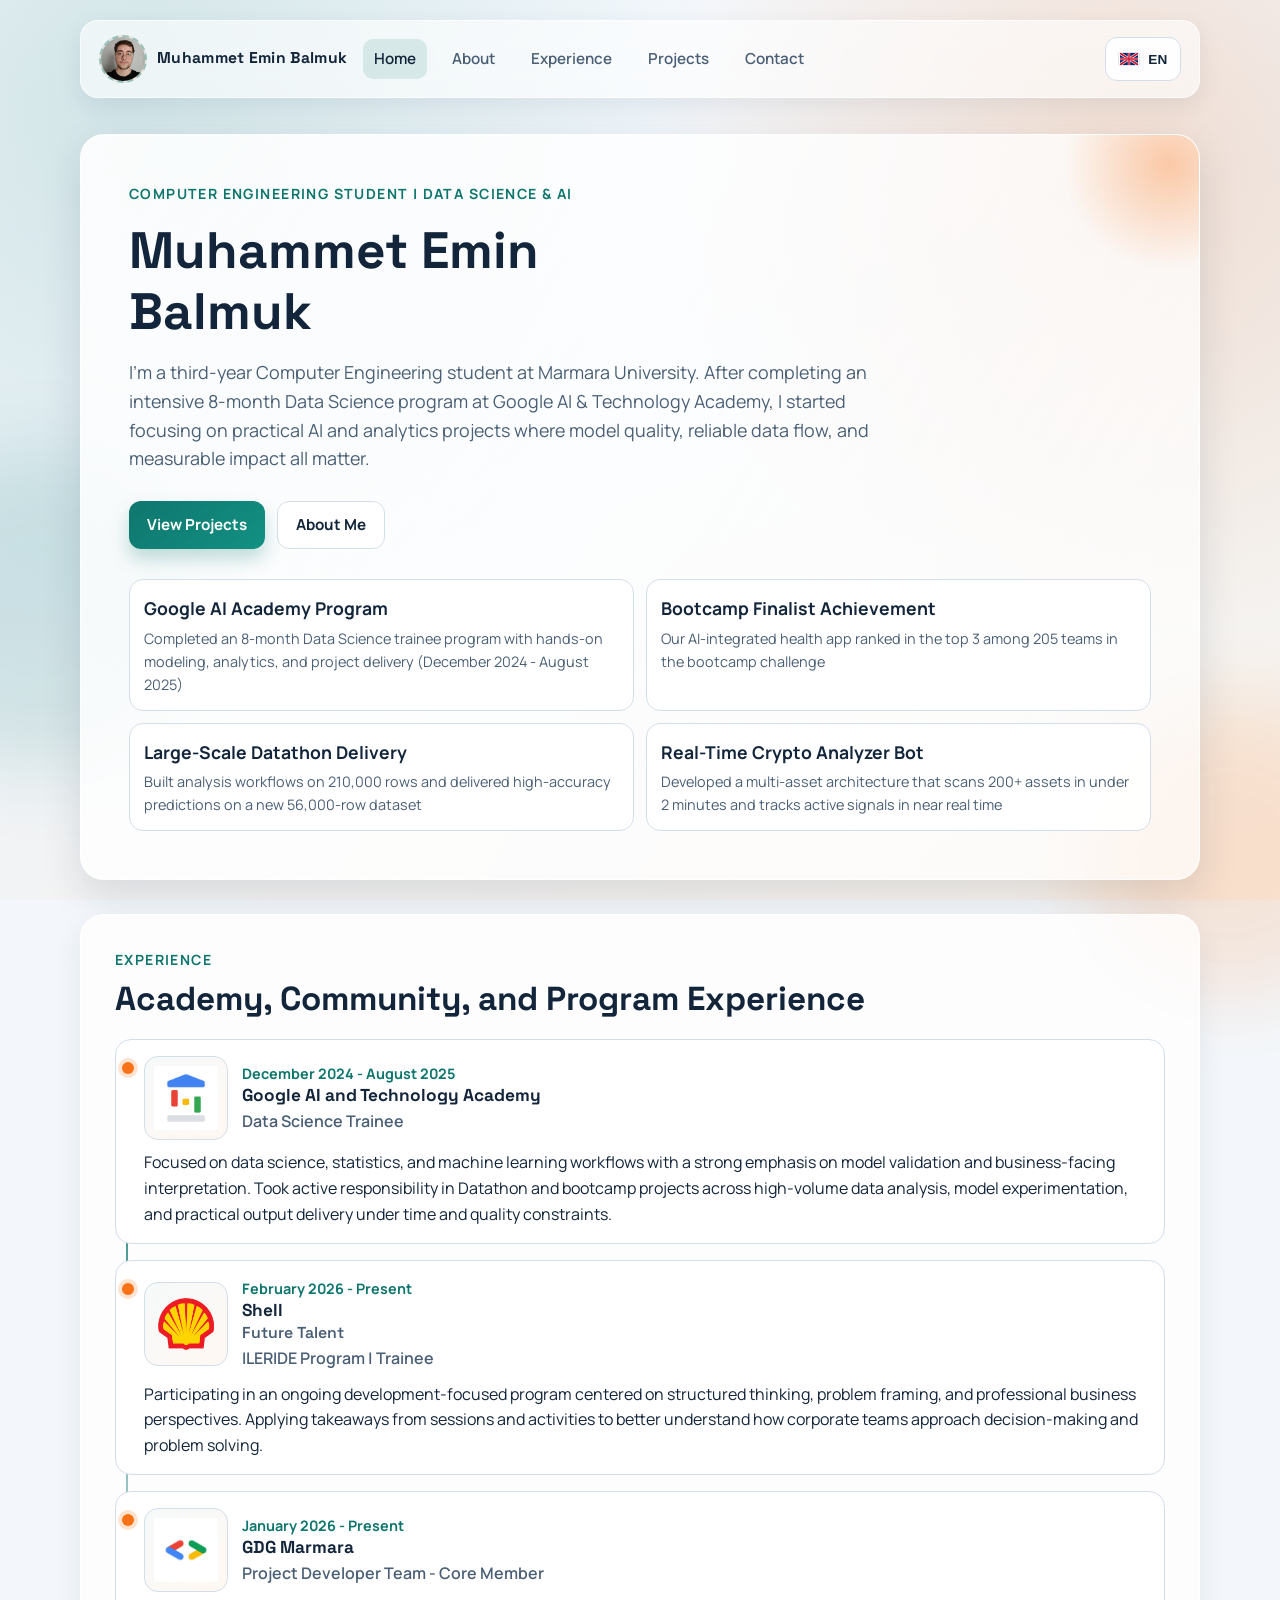
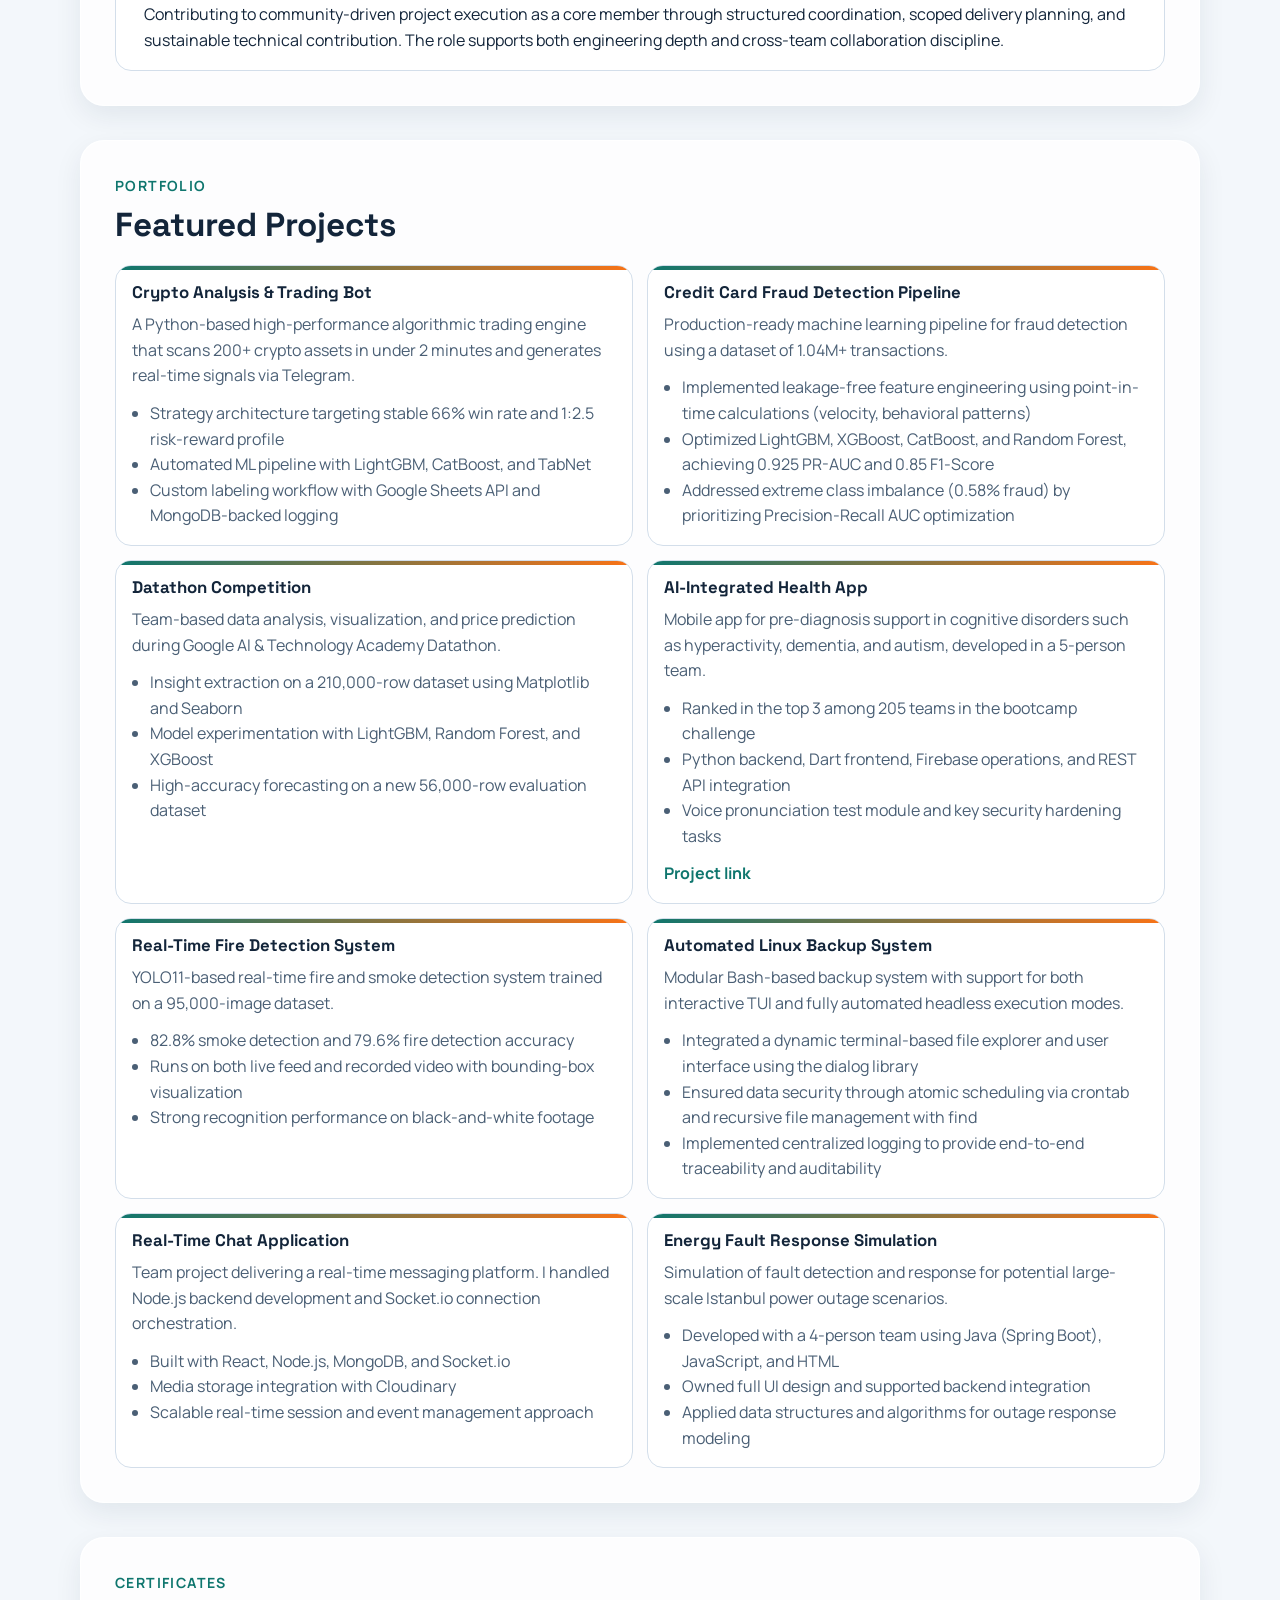
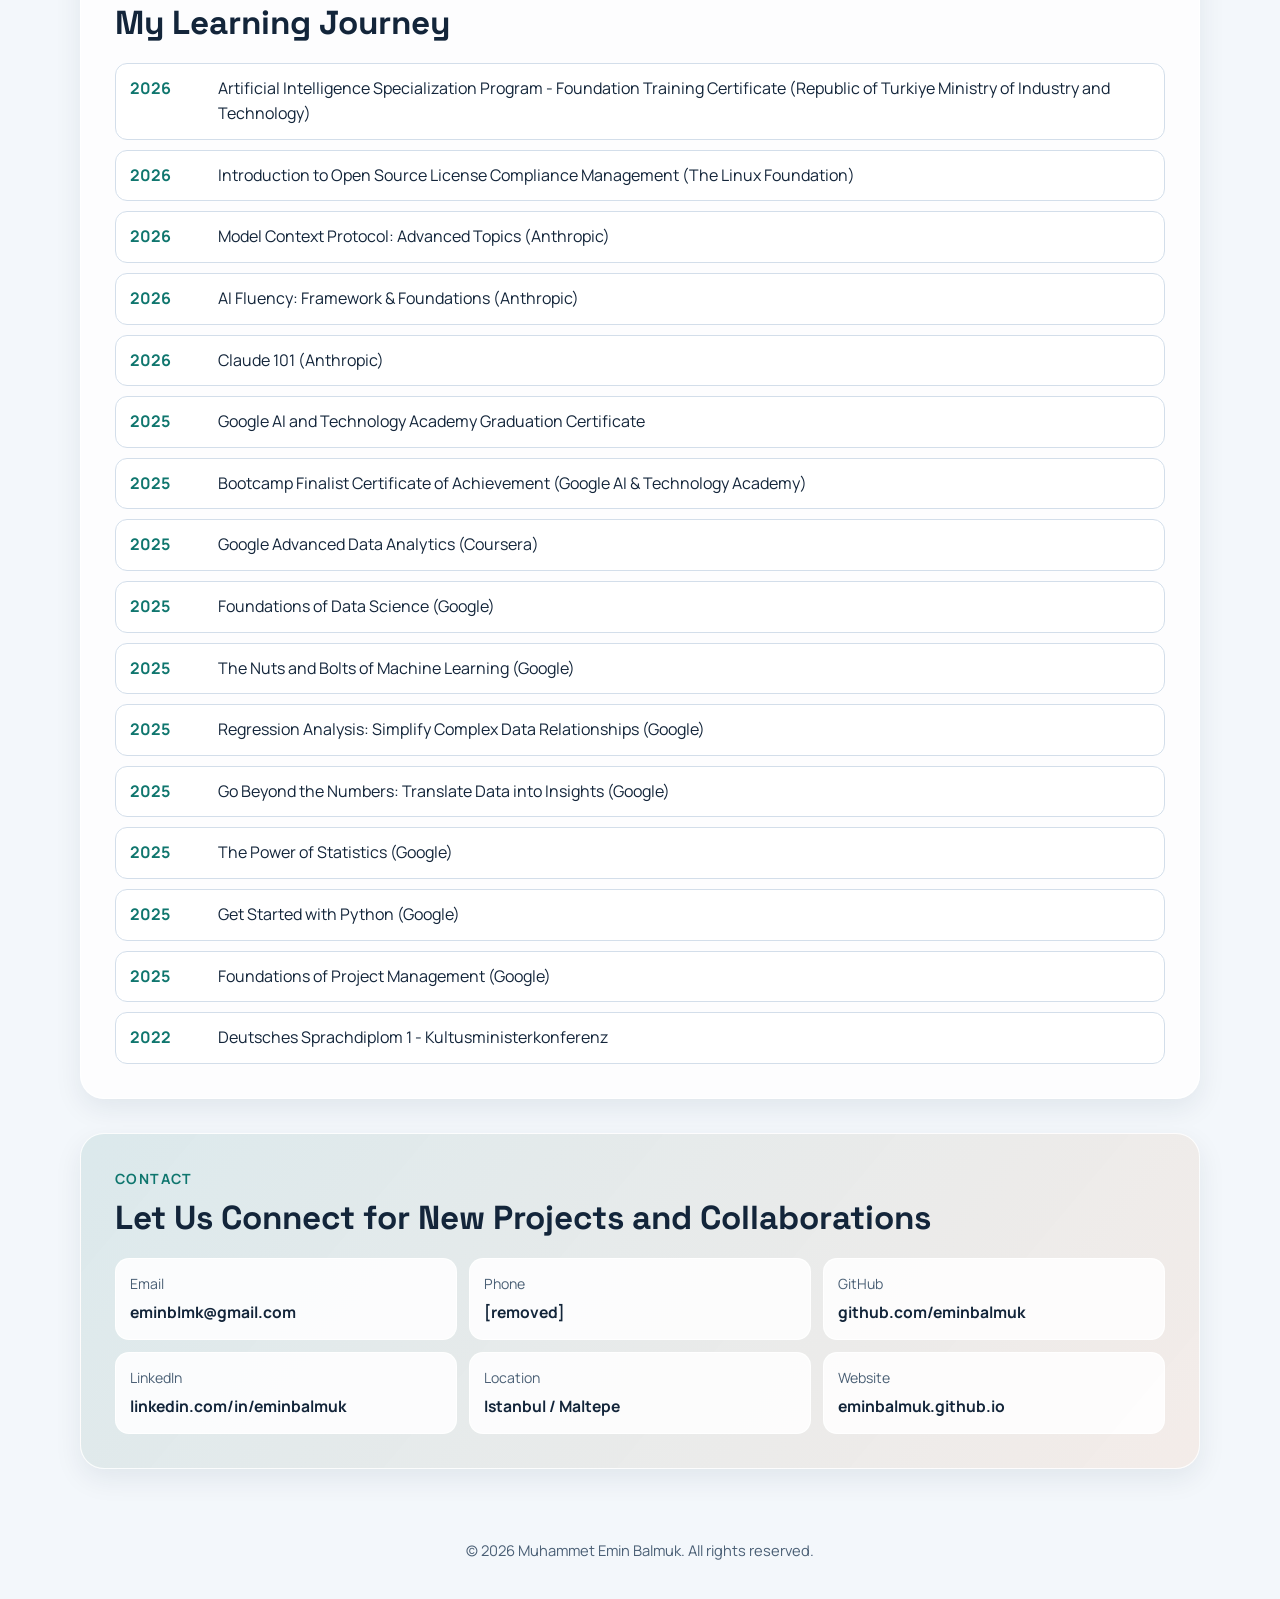
==== index.html @ e29c673a "2 yeni proje" ====
<!DOCTYPE html>
<html lang="en">
<head>
  <meta charset="UTF-8">
  <meta name="viewport" content="width=device-width, initial-scale=1.0">
  <meta name="description" content="Muhammet Emin Balmuk - Data Science, AI, and software engineering portfolio.">
  <title>Muhammet Emin Balmuk | Portfolio</title>
  <link rel="preconnect" href="https://fonts.googleapis.com">
  <link rel="preconnect" href="https://fonts.gstatic.com" crossorigin>
  <link href="https://fonts.googleapis.com/css2?family=Manrope:wght@400;500;600;700&family=Space+Grotesk:wght@500;700&display=swap" rel="stylesheet">
  <link rel="stylesheet" href="styles/style.css?v=20260305-4">
</head>
<body>
  <div class="page-bg" aria-hidden="true"></div>
  <header class="site-header">
    <a class="brand" href="index.html" aria-label="Home">
      <span class="brand-avatar" aria-hidden="true">
        <img src="images/profil.jpg" alt="Muhammet Emin Balmuk">
      </span>
      <span class="brand-name">Muhammet Emin Balmuk</span>
    </a>
    <button class="nav-toggle" type="button" aria-label="Toggle menu" aria-expanded="false" aria-controls="site-nav">
      <span></span>
      <span></span>
      <span></span>
    </button>
    <nav class="site-nav" id="site-nav" aria-label="Main Navigation">
      <a class="active" href="index.html">Home</a>
      <a href="about.html">About</a>
      <a href="#experience">Experience</a>
      <a href="#projects">Projects</a>
      <a href="#contact">Contact</a>
    </nav>
    <button class="lang-toggle" type="button" aria-label="Switch language" title="Switch language"><span class="lang-flag" aria-hidden="true"></span><span class="lang-code">EN</span></button>
  </header>
  <main>
    <section class="hero reveal">
      <p class="eyebrow">Computer Engineering Student | Data Science & AI</p>
      <h1>Muhammet Emin Balmuk</h1>
      <p class="lead">
        I'm a third-year Computer Engineering student at Marmara University. After completing an intensive
        8-month Data Science program at Google AI & Technology Academy, I started focusing on practical AI
        and analytics projects where model quality, reliable data flow, and measurable impact all matter.
      </p>
      <div class="cta-row">
        <a class="btn btn-primary" href="#projects">View Projects</a>
        <a class="btn btn-ghost" href="about.html">About Me</a>
      </div>
      <ul class="quick-stats">
        <li>
          <strong>Google AI Academy Program</strong>
          <span>Completed an 8-month Data Science trainee program with hands-on modeling, analytics, and project delivery (December 2024 - August 2025)</span>
        </li>
        <li>
          <strong>Bootcamp Finalist Achievement</strong>
          <span>Our AI-integrated health app ranked in the top 3 among 205 teams in the bootcamp challenge</span>
        </li>
        <li>
          <strong>Large-Scale Datathon Delivery</strong>
          <span>Built analysis workflows on 210,000 rows and delivered high-accuracy predictions on a new 56,000-row dataset</span>
        </li>
        <li>
          <strong>Real-Time Crypto Analyzer Bot</strong>
          <span>Developed a multi-asset architecture that scans 200+ assets in under 2 minutes and tracks active signals in near real time</span>
        </li>
      </ul>
    </section>
    <section id="experience" class="section reveal">
      <div class="section-head">
        <p class="eyebrow">Experience</p>
        <h2>Academy, Community, and Program Experience</h2>
      </div>
      <div class="timeline">
        <article class="role-card">
          <div class="role-head">
            <div class="role-logo-box">
              <img src="images/yzta.png" alt="Google AI and Technology Academy">
            </div>
            <div class="role-meta">
              <p class="timeline-date">December 2024 - August 2025</p>
              <h3>Google AI and Technology Academy</h3>
              <p class="role-title">Data Science Trainee</p>
            </div>
          </div>
          <p>
            Focused on data science, statistics, and machine learning workflows with a strong emphasis on
            model validation and business-facing interpretation. Took active responsibility in Datathon and
            bootcamp projects across high-volume data analysis, model experimentation, and practical output
            delivery under time and quality constraints.
          </p>
        </article>
        <article class="role-card">
          <div class="role-head">
            <div class="role-logo-box">
              <img src="images/shell.png" alt="Shell">
            </div>
            <div class="role-meta">
              <p class="timeline-date">February 2026 - Present</p>
              <h3>Shell <span class="role-subbrand">Future Talent</span></h3>
              <p class="role-title">ILERIDE Program | Trainee</p>
            </div>
          </div>
          <p>
            Participating in an ongoing development-focused program centered on structured thinking,
            problem framing, and professional business perspectives. Applying takeaways from sessions and
            activities to better understand how corporate teams approach decision-making and problem solving.
          </p>
        </article>
        <article class="role-card">
          <div class="role-head">
            <div class="role-logo-box">
              <img src="images/gdg.png" alt="GDG Marmara">
            </div>
            <div class="role-meta">
              <p class="timeline-date">January 2026 - Present</p>
              <h3>GDG Marmara</h3>
              <p class="role-title">Project Developer Team - Core Member</p>
            </div>
          </div>
          <p>
            Contributing to community-driven project execution as a core member through structured
            coordination, scoped delivery planning, and sustainable technical contribution. The role supports
            both engineering depth and cross-team collaboration discipline.
          </p>
        </article>
      </div>
    </section>
    <section id="projects" class="section reveal">
      <div class="section-head">
        <p class="eyebrow">Portfolio</p>
        <h2>Featured Projects</h2>
      </div>
      <div class="project-grid">
        <article class="project-card">
          <h3>Crypto Analysis & Trading Bot</h3>
          <p>
            A Python-based high-performance algorithmic trading engine that scans 200+ crypto assets
            in under 2 minutes and generates real-time signals via Telegram.
          </p>
          <ul>
            <li>Strategy architecture targeting stable 66% win rate and 1:2.5 risk-reward profile</li>
            <li>Automated ML pipeline with LightGBM, CatBoost, and TabNet</li>
            <li>Custom labeling workflow with Google Sheets API and MongoDB-backed logging</li>
          </ul>
        </article>
        <article class="project-card">
          <h3>Credit Card Fraud Detection Pipeline</h3>
          <p>
            Production-ready machine learning pipeline for fraud detection using a dataset of 1.04M+ transactions.
          </p>
          <ul>
            <li>Implemented leakage-free feature engineering using point-in-time calculations (velocity, behavioral patterns)</li>
            <li>Optimized LightGBM, XGBoost, CatBoost, and Random Forest, achieving 0.925 PR-AUC and 0.85 F1-Score</li>
            <li>Addressed extreme class imbalance (0.58% fraud) by prioritizing Precision-Recall AUC optimization</li>
          </ul>
        </article>
        <article class="project-card">
          <h3>Datathon Competition</h3>
          <p>
            Team-based data analysis, visualization, and price prediction during Google AI & Technology
            Academy Datathon.
          </p>
          <ul>
            <li>Insight extraction on a 210,000-row dataset using Matplotlib and Seaborn</li>
            <li>Model experimentation with LightGBM, Random Forest, and XGBoost</li>
            <li>High-accuracy forecasting on a new 56,000-row evaluation dataset</li>
          </ul>
        </article>
        <article class="project-card">
          <h3>AI-Integrated Health App</h3>
          <p>
            Mobile app for pre-diagnosis support in cognitive disorders such as hyperactivity,
            dementia, and autism, developed in a 5-person team.
          </p>
          <ul>
            <li>Ranked in the top 3 among 205 teams in the bootcamp challenge</li>
            <li>Python backend, Dart frontend, Firebase operations, and REST API integration</li>
            <li>Voice pronunciation test module and key security hardening tasks</li>
          </ul>
          <a href="https://github.com/BBBeyza/YZTA_YapayZeka_Grup-132" target="_blank" rel="noopener noreferrer">Project link</a>
        </article>
        <article class="project-card">
          <h3>Real-Time Fire Detection System</h3>
          <p>
            YOLO11-based real-time fire and smoke detection system trained on a 95,000-image dataset.
          </p>
          <ul>
            <li>82.8% smoke detection and 79.6% fire detection accuracy</li>
            <li>Runs on both live feed and recorded video with bounding-box visualization</li>
            <li>Strong recognition performance on black-and-white footage</li>
          </ul>
        </article>
        <article class="project-card">
          <h3>Automated Linux Backup System</h3>
          <p>
            Modular Bash-based backup system with support for both interactive TUI and fully automated headless execution modes.
          </p>
          <ul>
            <li>Integrated a dynamic terminal-based file explorer and user interface using the dialog library</li>
            <li>Ensured data security through atomic scheduling via crontab and recursive file management with find</li>
            <li>Implemented centralized logging to provide end-to-end traceability and auditability</li>
          </ul>
        </article>
        <article class="project-card">
          <h3>Real-Time Chat Application</h3>
          <p>
            Team project delivering a real-time messaging platform. I handled Node.js backend development
            and Socket.io connection orchestration.
          </p>
          <ul>
            <li>Built with React, Node.js, MongoDB, and Socket.io</li>
            <li>Media storage integration with Cloudinary</li>
            <li>Scalable real-time session and event management approach</li>
          </ul>
        </article>
        <article class="project-card">
          <h3>Energy Fault Response Simulation</h3>
          <p>
            Simulation of fault detection and response for potential large-scale Istanbul power outage scenarios.
          </p>
          <ul>
            <li>Developed with a 4-person team using Java (Spring Boot), JavaScript, and HTML</li>
            <li>Owned full UI design and supported backend integration</li>
            <li>Applied data structures and algorithms for outage response modeling</li>
          </ul>
        </article>
      </div>
    </section>
    <section id="certificates" class="section reveal">
      <div class="section-head">
        <p class="eyebrow">Certificates</p>
        <h2>My Learning Journey</h2>
      </div>
      <ul class="certificate-list">
        <li><span>2026</span>Artificial Intelligence Specialization Program - Foundation Training Certificate (Republic of Turkiye Ministry of Industry and Technology)</li>
        <li><span>2026</span>Introduction to Open Source License Compliance Management (The Linux Foundation)</li>
        <li><span>2026</span>Model Context Protocol: Advanced Topics (Anthropic)</li>
        <li><span>2026</span>AI Fluency: Framework &amp; Foundations (Anthropic)</li>
        <li><span>2026</span>Claude 101 (Anthropic)</li>
        <li><span>2025</span>Google AI and Technology Academy Graduation Certificate</li>
        <li><span>2025</span>Bootcamp Finalist Certificate of Achievement (Google AI & Technology Academy)</li>
        <li><span>2025</span>Google Advanced Data Analytics (Coursera)</li>
        <li><span>2025</span>Foundations of Data Science (Google)</li>
        <li><span>2025</span>The Nuts and Bolts of Machine Learning (Google)</li>
        <li><span>2025</span>Regression Analysis: Simplify Complex Data Relationships (Google)</li>
        <li><span>2025</span>Go Beyond the Numbers: Translate Data into Insights (Google)</li>
        <li><span>2025</span>The Power of Statistics (Google)</li>
        <li><span>2025</span>Get Started with Python (Google)</li>
        <li><span>2025</span>Foundations of Project Management (Google)</li>
        <li><span>2022</span>Deutsches Sprachdiplom 1 - Kultusministerkonferenz</li>
      </ul>
    </section>
    <section id="contact" class="section contact reveal">
      <div class="section-head">
        <p class="eyebrow">Contact</p>
        <h2>Let Us Connect for New Projects and Collaborations</h2>
      </div>
      <div class="contact-grid">
        <a class="contact-item" href="mailto:eminblmk@gmail.com">
          <span>Email</span>
          <strong>eminblmk@gmail.com</strong>
        </a>
        <a class="contact-item" href="#contact">
          <span>Phone</span>
          <strong>[removed]</strong>
        </a>
        <a class="contact-item" href="https://github.com/eminbalmuk" target="_blank" rel="noopener noreferrer">
          <span>GitHub</span>
          <strong>github.com/eminbalmuk</strong>
        </a>
        <a class="contact-item" href="https://www.linkedin.com/in/eminbalmuk/" target="_blank" rel="noopener noreferrer">
          <span>LinkedIn</span>
          <strong>linkedin.com/in/eminbalmuk</strong>
        </a>
        <div class="contact-item">
          <span>Location</span>
          <strong>Istanbul / Maltepe</strong>
        </div>
        <a class="contact-item" href="https://eminbalmuk.github.io" target="_blank" rel="noopener noreferrer">
          <span>Website</span>
          <strong>eminbalmuk.github.io</strong>
        </a>
      </div>
    </section>
  </main>
  <footer class="site-footer">
    <p>&copy; 2026 Muhammet Emin Balmuk. All rights reserved.</p>
  </footer>
  <button class="to-top" type="button" aria-label="Back to top">Top</button>
  <script src="scripts/language.js?v=20260305-4" defer></script>
  <script src="scripts/main.js?v=20260305-4" defer></script>
</body>
</html>
---- styles/style.css ----
:root {
  --bg: #f3f7fb;
  --surface: rgba(255, 255, 255, 0.8);
  --surface-strong: #ffffff;
  --text: #13253a;
  --muted: #4a5f75;
  --accent: #0f766e;
  --accent-strong: #0b5f58;
  --accent-alt: #f97316;
  --line: #d3deea;
  --shadow: 0 16px 40px rgba(18, 35, 58, 0.12);
  --radius-lg: 24px;
  --radius-md: 16px;
  --radius-sm: 12px;
}

* {
  box-sizing: border-box;
}

html {
  scroll-behavior: smooth;
}

body {
  margin: 0;
  font-family: "Manrope", "Segoe UI", sans-serif;
  color: var(--text);
  background: var(--bg);
  min-height: 100vh;
  line-height: 1.6;
}

.page-bg {
  position: fixed;
  inset: 0;
  z-index: -2;
  background:
    radial-gradient(circle at 10% 10%, rgba(15, 118, 110, 0.16) 0, rgba(15, 118, 110, 0) 42%),
    radial-gradient(circle at 88% 18%, rgba(249, 115, 22, 0.18) 0, rgba(249, 115, 22, 0) 36%),
    linear-gradient(160deg, #f8fbff 0%, #eef4fa 45%, #f9f2ea 100%);
}

.page-bg::before,
.page-bg::after {
  content: "";
  position: absolute;
  border-radius: 50%;
  filter: blur(40px);
  opacity: 0.55;
}

.page-bg::before {
  width: 320px;
  height: 320px;
  background: rgba(15, 118, 110, 0.25);
  top: 50%;
  left: -120px;
  animation: floatA 11s ease-in-out infinite;
}

.page-bg::after {
  width: 300px;
  height: 300px;
  background: rgba(249, 115, 22, 0.25);
  bottom: -100px;
  right: -100px;
  animation: floatB 13s ease-in-out infinite;
}

@keyframes floatA {
  0%,
  100% {
    transform: translateY(0);
  }
  50% {
    transform: translateY(-20px);
  }
}

@keyframes floatB {
  0%,
  100% {
    transform: translateY(0);
  }
  50% {
    transform: translateY(18px);
  }
}

a {
  color: inherit;
}

.site-header {
  width: min(1120px, 94vw);
  margin: 20px auto 0;
  padding: 14px 18px;
  border-radius: 18px;
  border: 1px solid rgba(255, 255, 255, 0.65);
  backdrop-filter: blur(12px);
  background: rgba(255, 255, 255, 0.6);
  box-shadow: 0 8px 24px rgba(19, 37, 58, 0.08);
  display: flex;
  align-items: center;
  justify-content: space-between;
  gap: 16px;
  position: sticky;
  top: 10px;
  z-index: 20;
}

.brand {
  display: inline-flex;
  align-items: center;
  gap: 10px;
  color: var(--text);
  font-family: "Space Grotesk", sans-serif;
  font-size: 0.98rem;
  font-weight: 700;
  letter-spacing: 0.02em;
  text-decoration: none;
  white-space: nowrap;
}

.brand-avatar {
  width: 48px;
  height: 48px;
  border-radius: 50%;
  border: 2px dashed rgba(15, 118, 110, 0.35);
  background: linear-gradient(140deg, rgba(15, 118, 110, 0.12), rgba(249, 115, 22, 0.12));
  color: var(--muted);
  display: inline-flex;
  align-items: center;
  justify-content: center;
  font-family: "Manrope", sans-serif;
  font-size: 0.74rem;
  font-weight: 700;
}

.brand-avatar img {
  width: 100%;
  height: 100%;
  border-radius: 50%;
  object-fit: cover;
}

.brand-name {
  display: inline-block;
  max-width: 280px;
  overflow: hidden;
  text-overflow: ellipsis;
}

.site-nav {
  display: flex;
  align-items: center;
  gap: 14px;
}

.site-nav a {
  text-decoration: none;
  color: var(--muted);
  font-size: 0.95rem;
  font-weight: 600;
  padding: 8px 11px;
  border-radius: 10px;
  transition: color 0.25s ease, background-color 0.25s ease;
}

.site-nav a:hover,
.site-nav a.active {
  color: var(--text);
  background: rgba(15, 118, 110, 0.12);
}

.lang-toggle {
  margin-left: auto;
  min-width: 76px;
  height: 44px;
  border-radius: 12px;
  border: 1px solid var(--line);
  background: rgba(255, 255, 255, 0.9);
  display: inline-flex;
  align-items: center;
  justify-content: center;
  gap: 8px;
  padding: 0 10px;
  font-size: 0.85rem;
  font-weight: 700;
  color: var(--text);
  cursor: pointer;
  transition: transform 0.2s ease, box-shadow 0.2s ease;
}

.lang-toggle:hover {
  transform: translateY(-1px);
  box-shadow: 0 8px 16px rgba(19, 37, 58, 0.12);
}

.lang-flag {
  display: inline-block;
  width: 22px;
  height: 14px;
  border-radius: 3px;
  background-size: 100% 100%;
  background-position: center;
  background-repeat: no-repeat;
  border: 1px solid rgba(19, 37, 58, 0.12);
  flex-shrink: 0;
}

.lang-code {
  letter-spacing: 0.03em;
}

.nav-toggle {
  display: none;
  width: 44px;
  height: 44px;
  border-radius: 12px;
  border: 1px solid var(--line);
  background: rgba(255, 255, 255, 0.9);
  cursor: pointer;
  padding: 10px;
}

.nav-toggle span {
  display: block;
  width: 100%;
  height: 2px;
  background: var(--text);
  margin: 5px 0;
  transition: transform 0.25s ease, opacity 0.25s ease;
}

main {
  width: min(1120px, 94vw);
  margin: 36px auto 70px;
}

.hero {
  position: relative;
  border-radius: var(--radius-lg);
  border: 1px solid rgba(255, 255, 255, 0.85);
  background: linear-gradient(120deg, rgba(255, 255, 255, 0.88), rgba(255, 255, 255, 0.68));
  box-shadow: var(--shadow);
  padding: clamp(26px, 4vw, 48px);
  overflow: hidden;
}

.hero::after {
  content: "";
  position: absolute;
  top: -80px;
  right: -80px;
  width: 220px;
  height: 220px;
  border-radius: 50%;
  background: radial-gradient(circle, rgba(249, 115, 22, 0.35) 0, rgba(249, 115, 22, 0) 68%);
  pointer-events: none;
}

.about-hero::after {
  background: radial-gradient(circle, rgba(15, 118, 110, 0.35) 0, rgba(15, 118, 110, 0) 70%);
}

.eyebrow {
  margin: 0;
  color: var(--accent);
  font-size: 0.88rem;
  font-weight: 700;
  letter-spacing: 0.1em;
  text-transform: uppercase;
}

h1,
h2,
h3 {
  font-family: "Space Grotesk", "Segoe UI", sans-serif;
  line-height: 1.2;
  margin-top: 0;
}

.hero h1 {
  margin: 14px 0 16px;
  font-size: clamp(2rem, 4vw, 3.2rem);
  max-width: 16ch;
}

.lead {
  margin: 0;
  max-width: 68ch;
  color: var(--muted);
  font-size: clamp(1rem, 2vw, 1.12rem);
}

.cta-row {
  margin-top: 28px;
  display: flex;
  flex-wrap: wrap;
  gap: 12px;
}

.btn {
  display: inline-flex;
  align-items: center;
  justify-content: center;
  text-decoration: none;
  border-radius: 12px;
  padding: 11px 18px;
  font-weight: 700;
  font-size: 0.95rem;
  transition: transform 0.2s ease, box-shadow 0.2s ease, background-color 0.2s ease;
}

.btn:hover {
  transform: translateY(-2px);
}

.btn-primary {
  background: linear-gradient(140deg, var(--accent), #129182);
  color: #fff;
  box-shadow: 0 10px 18px rgba(15, 118, 110, 0.25);
}

.btn-ghost {
  background: rgba(255, 255, 255, 0.85);
  color: var(--text);
  border: 1px solid var(--line);
}

.quick-stats {
  list-style: none;
  margin: 30px 0 0;
  padding: 0;
  display: grid;
  grid-template-columns: repeat(2, minmax(0, 1fr));
  gap: 12px;
}

.quick-stats li {
  border: 1px solid var(--line);
  border-radius: 14px;
  padding: 14px;
  background: rgba(255, 255, 255, 0.92);
}

.quick-stats strong {
  display: block;
  font-size: 1.1rem;
  margin-bottom: 4px;
}

.quick-stats span {
  display: block;
  color: var(--muted);
  font-size: 0.9rem;
}

.section {
  margin-top: 34px;
  border-radius: var(--radius-lg);
  border: 1px solid rgba(255, 255, 255, 0.86);
  background: rgba(255, 255, 255, 0.78);
  box-shadow: 0 10px 28px rgba(19, 37, 58, 0.08);
  padding: clamp(22px, 3vw, 34px);
}

.section-head {
  margin-bottom: 20px;
}

.section h2 {
  font-size: clamp(1.5rem, 2.6vw, 2.2rem);
  margin: 8px 0 0;
}

.timeline {
  display: grid;
  gap: 16px;
  position: relative;
}

.timeline::before {
  content: "";
  position: absolute;
  left: 11px;
  top: 8px;
  bottom: 8px;
  width: 2px;
  background: linear-gradient(var(--accent), rgba(15, 118, 110, 0.2));
}

.role-card {
  position: relative;
  border: 1px solid var(--line);
  border-radius: var(--radius-md);
  padding: 16px 16px 16px 28px;
  background: var(--surface-strong);
}

.role-card::before {
  content: "";
  position: absolute;
  left: 6px;
  top: 22px;
  width: 12px;
  height: 12px;
  border-radius: 50%;
  background: var(--accent-alt);
  box-shadow: 0 0 0 4px rgba(249, 115, 22, 0.2);
}

.timeline-date {
  margin: 0 0 6px;
  color: var(--accent);
  font-size: 0.9rem;
  font-weight: 700;
}

.role-card h3 {
  margin: 0;
  font-size: 1.08rem;
}

.role-subbrand {
  display: block;
  margin-top: 2px;
  color: var(--muted);
  font-size: 0.92em;
  font-weight: 600;
}

.role-title {
  margin: 4px 0 10px;
  color: var(--muted);
  font-weight: 600;
}

.role-card p {
  margin-bottom: 0;
}

.role-head {
  display: grid;
  grid-template-columns: 84px 1fr;
  align-items: center;
  gap: 14px;
  margin-bottom: 10px;
}

.role-logo-box {
  width: 84px;
  height: 84px;
  border: 1px solid var(--line);
  border-radius: 14px;
  background: linear-gradient(140deg, rgba(15, 118, 110, 0.04), rgba(249, 115, 22, 0.05));
  overflow: hidden;
  display: flex;
  align-items: center;
  justify-content: center;
  padding: 9px;
}

.role-logo-box img {
  width: 100%;
  height: 100%;
  object-fit: contain;
}

.role-meta h3 {
  margin-bottom: 4px;
}

.role-card > p {
  margin-top: 0;
}

.project-grid,
.focus-grid {
  display: grid;
  grid-template-columns: repeat(2, minmax(0, 1fr));
  gap: 14px;
}

.project-card,
.focus-grid article,
.info-card {
  border: 1px solid var(--line);
  border-radius: var(--radius-md);
  padding: 16px;
  background: var(--surface-strong);
}

.project-card {
  position: relative;
  overflow: hidden;
}

.project-card::before {
  content: "";
  position: absolute;
  top: 0;
  left: 0;
  right: 0;
  height: 4px;
  background: linear-gradient(to right, var(--accent), var(--accent-alt));
}

.project-card h3,
.focus-grid h3,
.info-card h3 {
  margin-bottom: 10px;
  font-size: 1.05rem;
}

.project-card p,
.focus-grid p {
  margin: 0;
  color: var(--muted);
}

.project-card ul,
.info-card ul {
  margin: 12px 0 0;
  padding-left: 18px;
  color: var(--muted);
}

.project-card a {
  display: inline-block;
  margin-top: 12px;
  color: var(--accent);
  font-weight: 700;
  text-decoration: none;
}

.project-card a:hover {
  text-decoration: underline;
}

.certificate-list {
  list-style: none;
  padding: 0;
  margin: 0;
  display: grid;
  gap: 10px;
}

.certificate-list li {
  border: 1px solid var(--line);
  border-radius: var(--radius-sm);
  background: var(--surface-strong);
  padding: 12px 14px;
  display: grid;
  grid-template-columns: 78px 1fr;
  gap: 10px;
}

.certificate-list span {
  font-weight: 700;
  color: var(--accent);
}

.contact {
  background: linear-gradient(130deg, rgba(15, 118, 110, 0.1), rgba(249, 115, 22, 0.08));
}

.contact-grid {
  display: grid;
  grid-template-columns: repeat(3, minmax(0, 1fr));
  gap: 12px;
}

.contact-item {
  text-decoration: none;
  border: 1px solid rgba(255, 255, 255, 0.9);
  border-radius: 14px;
  background: rgba(255, 255, 255, 0.86);
  padding: 14px;
  transition: transform 0.2s ease, box-shadow 0.2s ease;
}

.contact-item:hover {
  transform: translateY(-2px);
  box-shadow: 0 10px 20px rgba(19, 37, 58, 0.11);
}

.contact-item span {
  display: block;
  color: var(--muted);
  font-size: 0.88rem;
  margin-bottom: 4px;
}

.contact-item strong {
  font-size: 0.98rem;
}

.fact-strip {
  display: grid;
  grid-template-columns: repeat(2, minmax(0, 1fr));
  gap: 12px;
}

.fact-strip article {
  border: 1px solid var(--line);
  border-radius: var(--radius-md);
  background: var(--surface-strong);
  padding: 16px;
}

.fact-strip h3 {
  margin-bottom: 6px;
}

.fact-strip p {
  margin: 0;
  color: var(--muted);
}

.fact-strip span {
  display: inline-block;
  margin-top: 10px;
  color: var(--accent);
  font-size: 0.88rem;
  font-weight: 700;
}

.about-columns {
  display: grid;
  grid-template-columns: repeat(2, minmax(0, 1fr));
  gap: 14px;
}

.site-footer {
  width: min(1120px, 94vw);
  margin: 0 auto 36px;
  text-align: center;
  color: var(--muted);
  font-size: 0.92rem;
}

.to-top {
  position: fixed;
  right: 18px;
  bottom: 18px;
  z-index: 30;
  border: 0;
  border-radius: 999px;
  background: var(--text);
  color: #fff;
  padding: 10px 14px;
  font-weight: 700;
  cursor: pointer;
  opacity: 0;
  pointer-events: none;
  transform: translateY(10px);
  transition: opacity 0.25s ease, transform 0.25s ease;
}

.to-top.visible {
  opacity: 1;
  pointer-events: auto;
  transform: translateY(0);
}

.reveal {
  opacity: 0;
  transform: translateY(18px);
  transition: opacity 0.6s ease, transform 0.6s ease;
}

.reveal.is-visible {
  opacity: 1;
  transform: translateY(0);
}

@media (max-width: 980px) {
  .project-grid,
  .focus-grid,
  .about-columns,
  .fact-strip,
  .quick-stats {
    grid-template-columns: 1fr;
  }

  .contact-grid {
    grid-template-columns: repeat(2, minmax(0, 1fr));
  }
}

@media (max-width: 640px) {
  .contact-grid {
    grid-template-columns: 1fr;
  }
}

@media (max-width: 760px) {
  .site-header {
    padding: 10px 12px;
  }

  .brand-name {
    display: none;
  }

  .brand-avatar {
    width: 40px;
    height: 40px;
  }

  .lang-toggle {
    min-width: 68px;
    height: 40px;
    padding: 0 8px;
    gap: 6px;
    font-size: 0.78rem;
  }

  .role-head {
    grid-template-columns: 64px 1fr;
    gap: 10px;
  }

  .role-logo-box {
    width: 64px;
    height: 64px;
    border-radius: 12px;
    padding: 7px;
  }

  .nav-toggle {
    display: block;
  }

  .site-nav {
    position: absolute;
    top: calc(100% + 8px);
    left: 0;
    right: 0;
    flex-direction: column;
    align-items: flex-start;
    gap: 2px;
    padding: 8px;
    border-radius: 14px;
    border: 1px solid var(--line);
    background: rgba(255, 255, 255, 0.96);
    box-shadow: 0 10px 28px rgba(19, 37, 58, 0.14);
    opacity: 0;
    pointer-events: none;
    transform: translateY(-6px);
    transition: opacity 0.2s ease, transform 0.2s ease;
  }

  .site-nav a {
    width: 100%;
  }

  body.nav-open .site-nav {
    opacity: 1;
    pointer-events: auto;
    transform: translateY(0);
  }

  body.nav-open .nav-toggle span:nth-child(1) {
    transform: translateY(7px) rotate(45deg);
  }

  body.nav-open .nav-toggle span:nth-child(2) {
    opacity: 0;
  }

  body.nav-open .nav-toggle span:nth-child(3) {
    transform: translateY(-7px) rotate(-45deg);
  }

  .hero h1 {
    max-width: none;
  }
}

@media (prefers-reduced-motion: reduce) {
  html {
    scroll-behavior: auto;
  }

  * {
    animation: none !important;
    transition: none !important;
  }

  .reveal {
    opacity: 1;
    transform: none;
  }
}
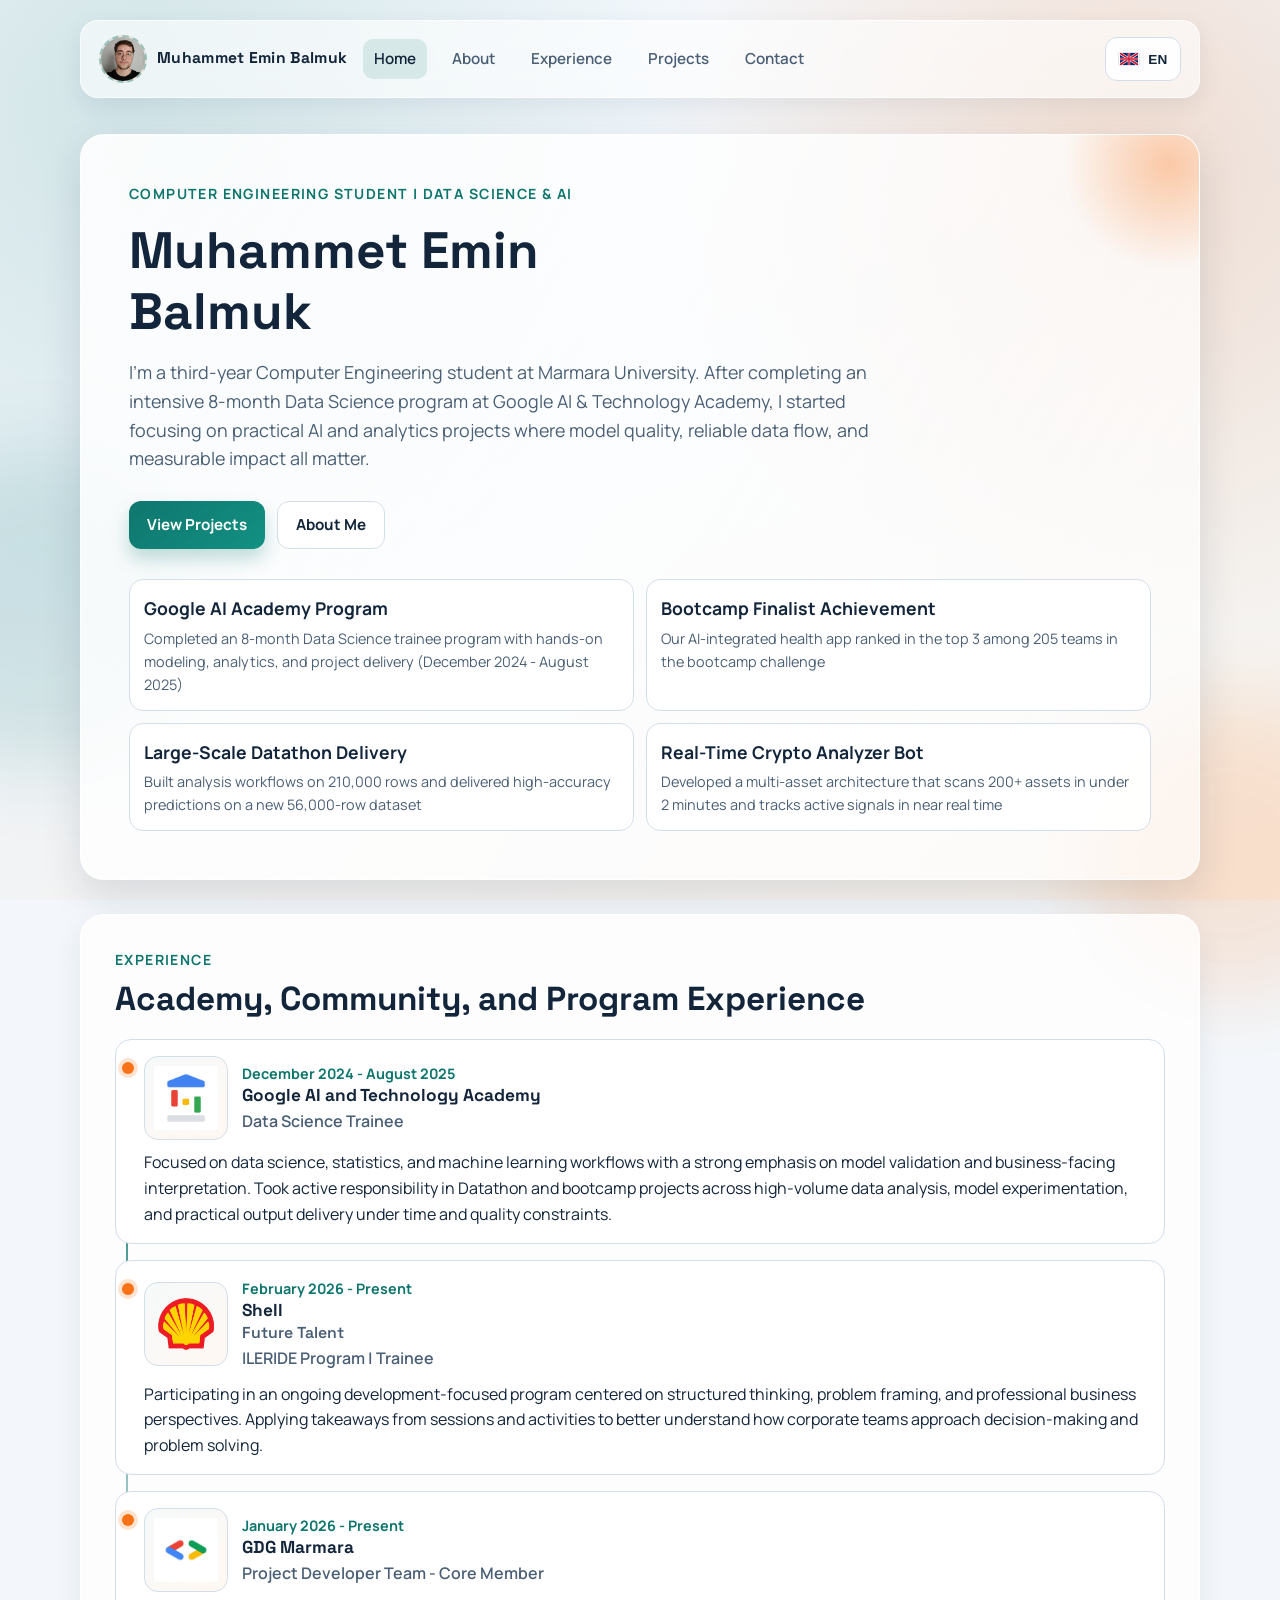
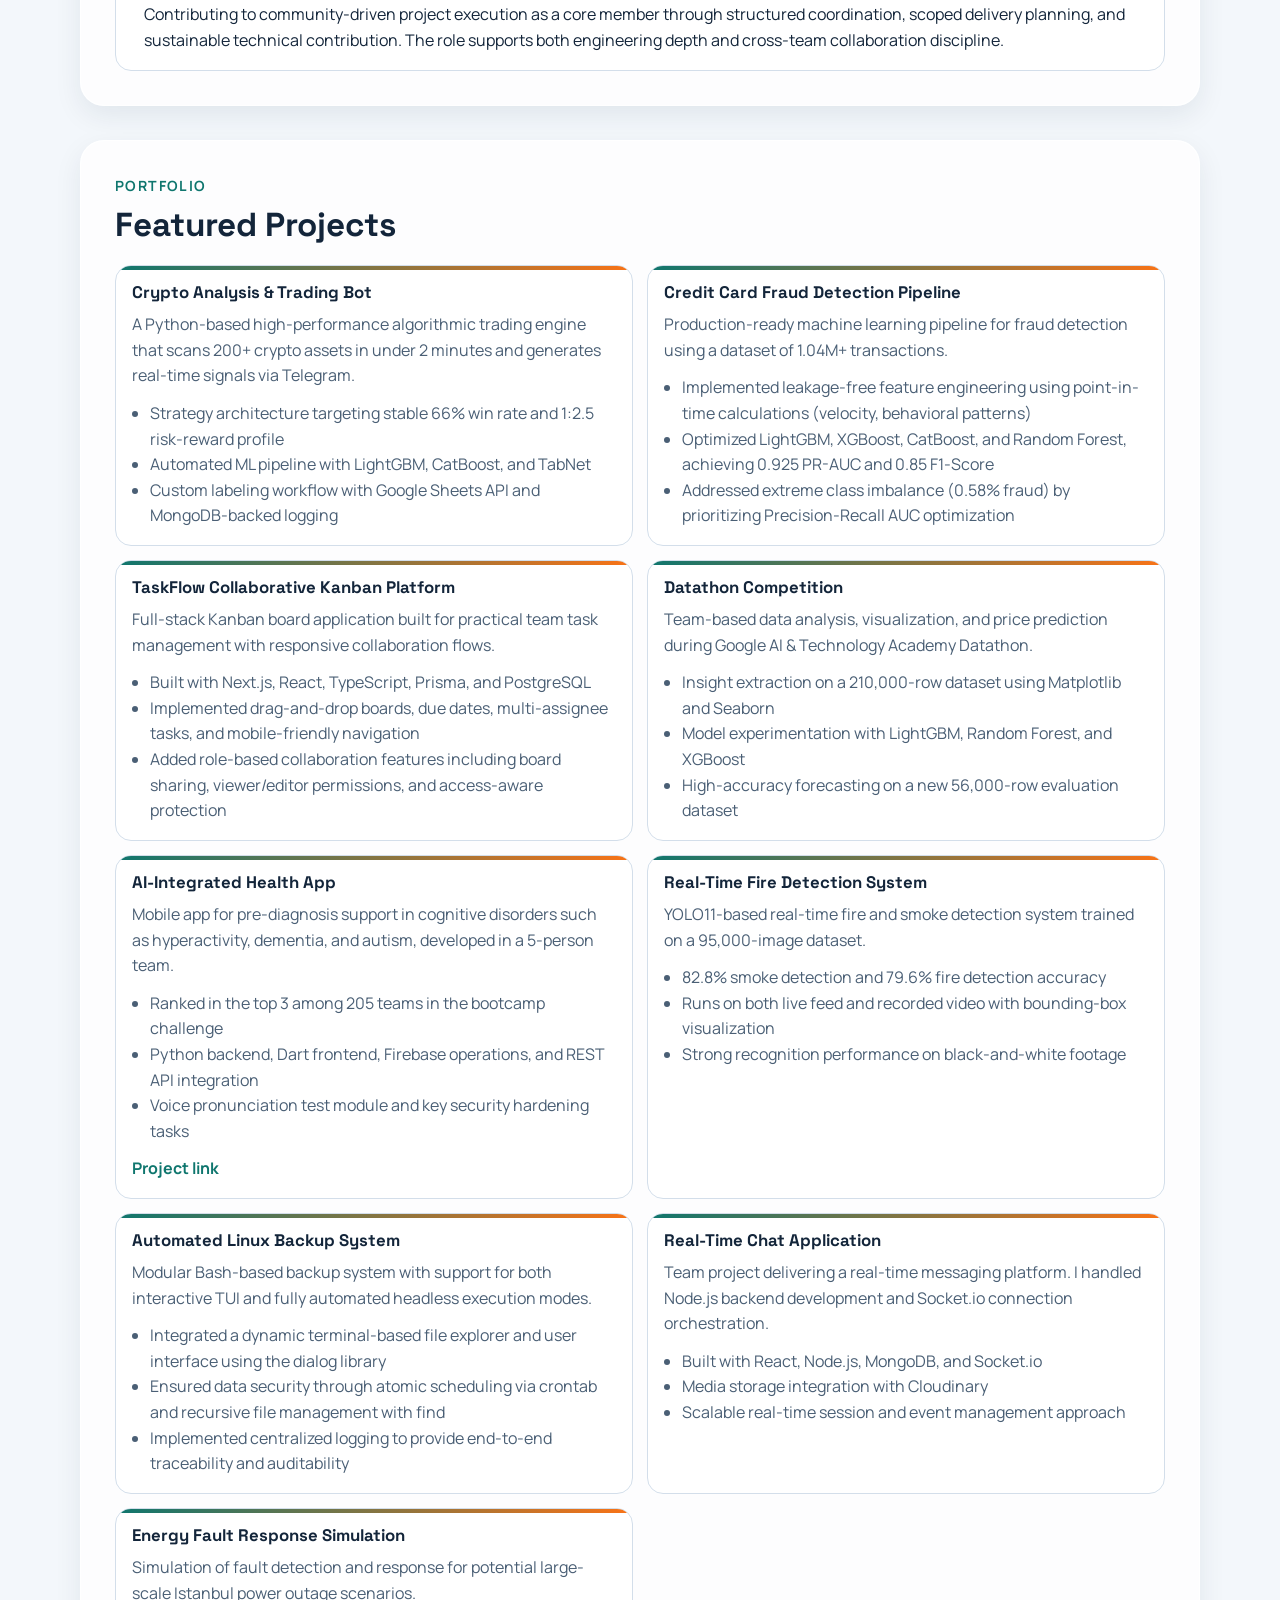
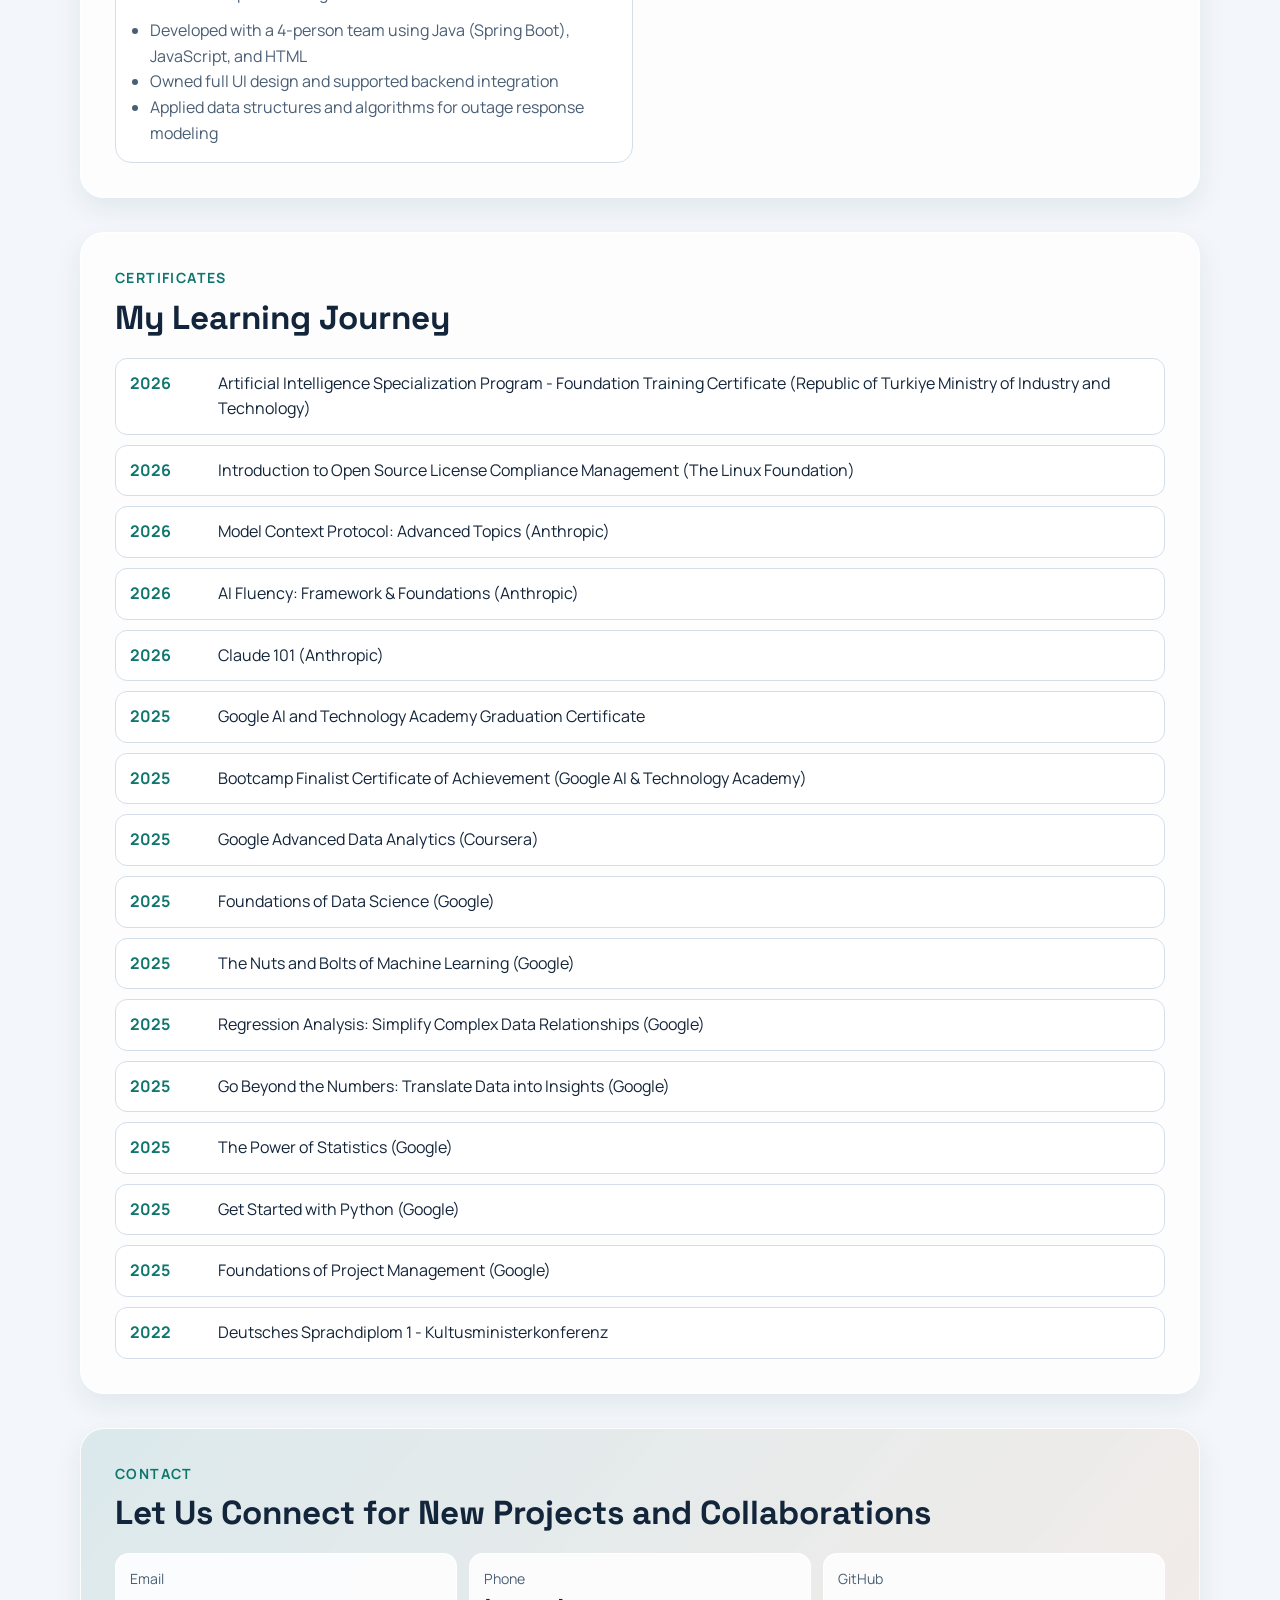
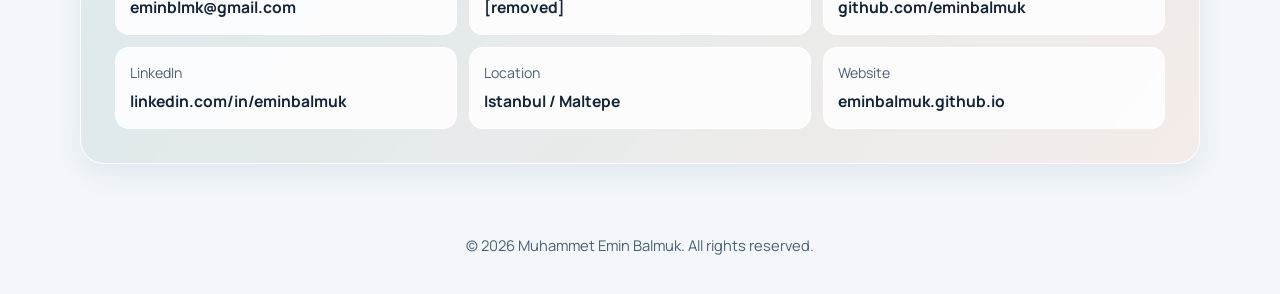
==== commit ab466565: "taskflow projesi" ====
--- a/index.html
+++ b/index.html
@@ -143,22 +143,33 @@
             <li>Custom labeling workflow with Google Sheets API and MongoDB-backed logging</li>
           </ul>
         </article>
-        <article class="project-card">
-          <h3>Credit Card Fraud Detection Pipeline</h3>
-          <p>
-            Production-ready machine learning pipeline for fraud detection using a dataset of 1.04M+ transactions.
-          </p>
-          <ul>
-            <li>Implemented leakage-free feature engineering using point-in-time calculations (velocity, behavioral patterns)</li>
-            <li>Optimized LightGBM, XGBoost, CatBoost, and Random Forest, achieving 0.925 PR-AUC and 0.85 F1-Score</li>
-            <li>Addressed extreme class imbalance (0.58% fraud) by prioritizing Precision-Recall AUC optimization</li>
-          </ul>
-        </article>
-        <article class="project-card">
-          <h3>Datathon Competition</h3>
-          <p>
-            Team-based data analysis, visualization, and price prediction during Google AI & Technology
-            Academy Datathon.
+        <article class="project-card">
+          <h3>Credit Card Fraud Detection Pipeline</h3>
+          <p>
+            Production-ready machine learning pipeline for fraud detection using a dataset of 1.04M+ transactions.
+          </p>
+          <ul>
+            <li>Implemented leakage-free feature engineering using point-in-time calculations (velocity, behavioral patterns)</li>
+            <li>Optimized LightGBM, XGBoost, CatBoost, and Random Forest, achieving 0.925 PR-AUC and 0.85 F1-Score</li>
+            <li>Addressed extreme class imbalance (0.58% fraud) by prioritizing Precision-Recall AUC optimization</li>
+          </ul>
+        </article>
+        <article class="project-card">
+          <h3>TaskFlow Collaborative Kanban Platform</h3>
+          <p>
+            Full-stack Kanban board application built for practical team task management with responsive collaboration flows.
+          </p>
+          <ul>
+            <li>Built with Next.js, React, TypeScript, Prisma, and PostgreSQL</li>
+            <li>Implemented drag-and-drop boards, due dates, multi-assignee tasks, and mobile-friendly navigation</li>
+            <li>Added role-based collaboration features including board sharing, viewer/editor permissions, and access-aware protection</li>
+          </ul>
+        </article>
+        <article class="project-card">
+          <h3>Datathon Competition</h3>
+          <p>
+            Team-based data analysis, visualization, and price prediction during Google AI & Technology
+            Academy Datathon.
           </p>
           <ul>
             <li>Insight extraction on a 210,000-row dataset using Matplotlib and Seaborn</li>
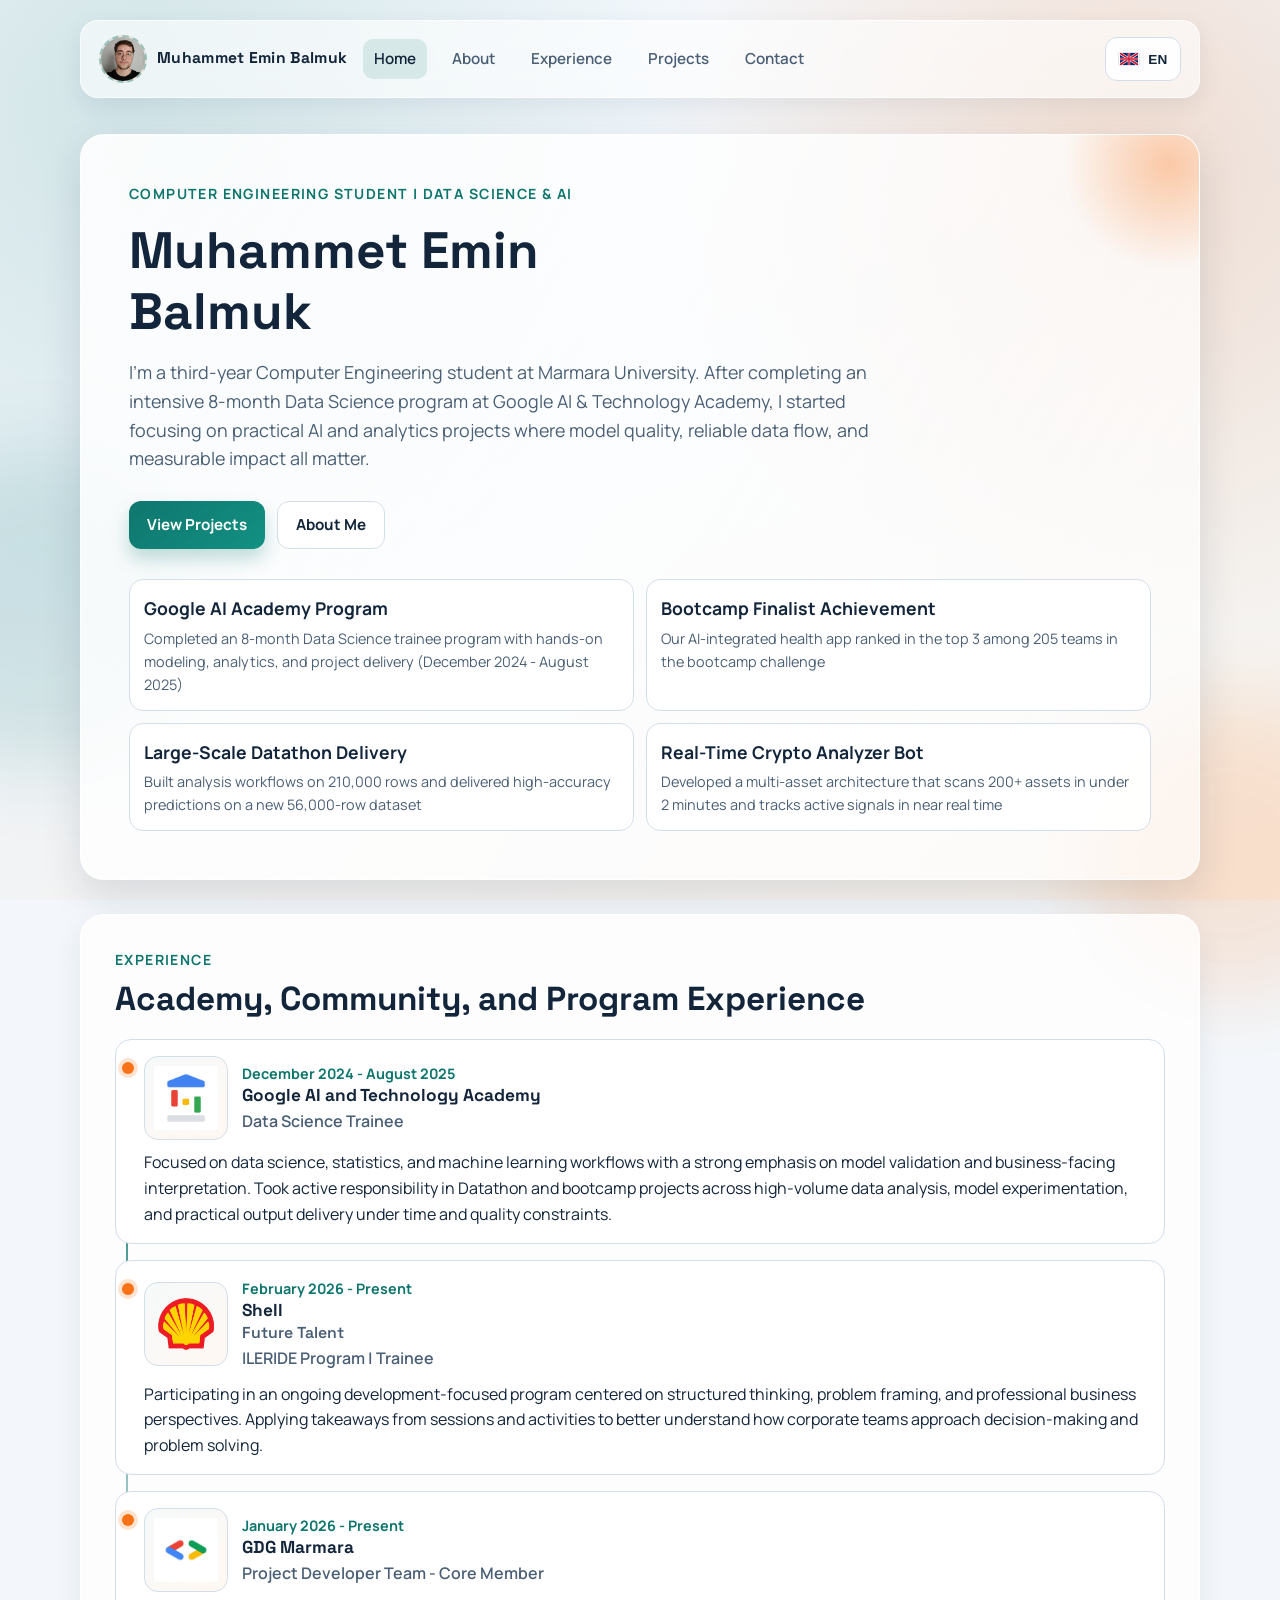
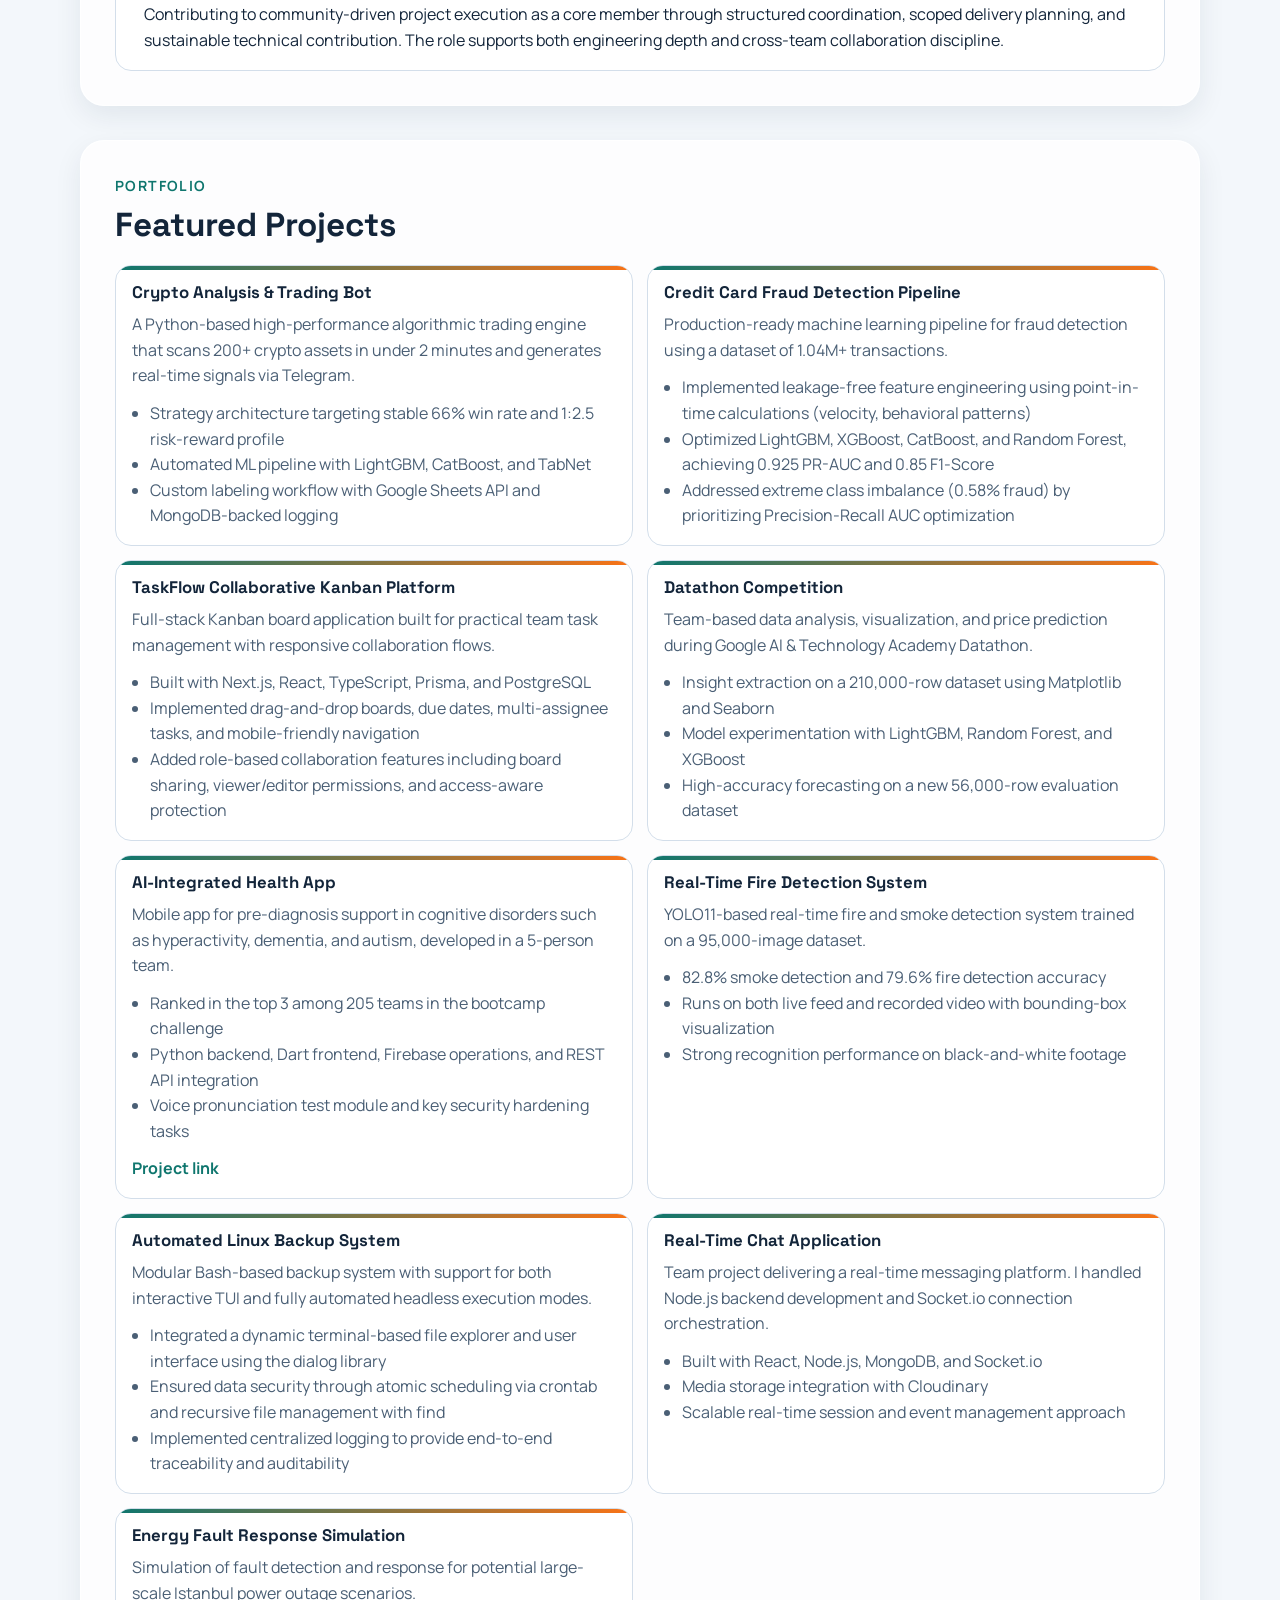
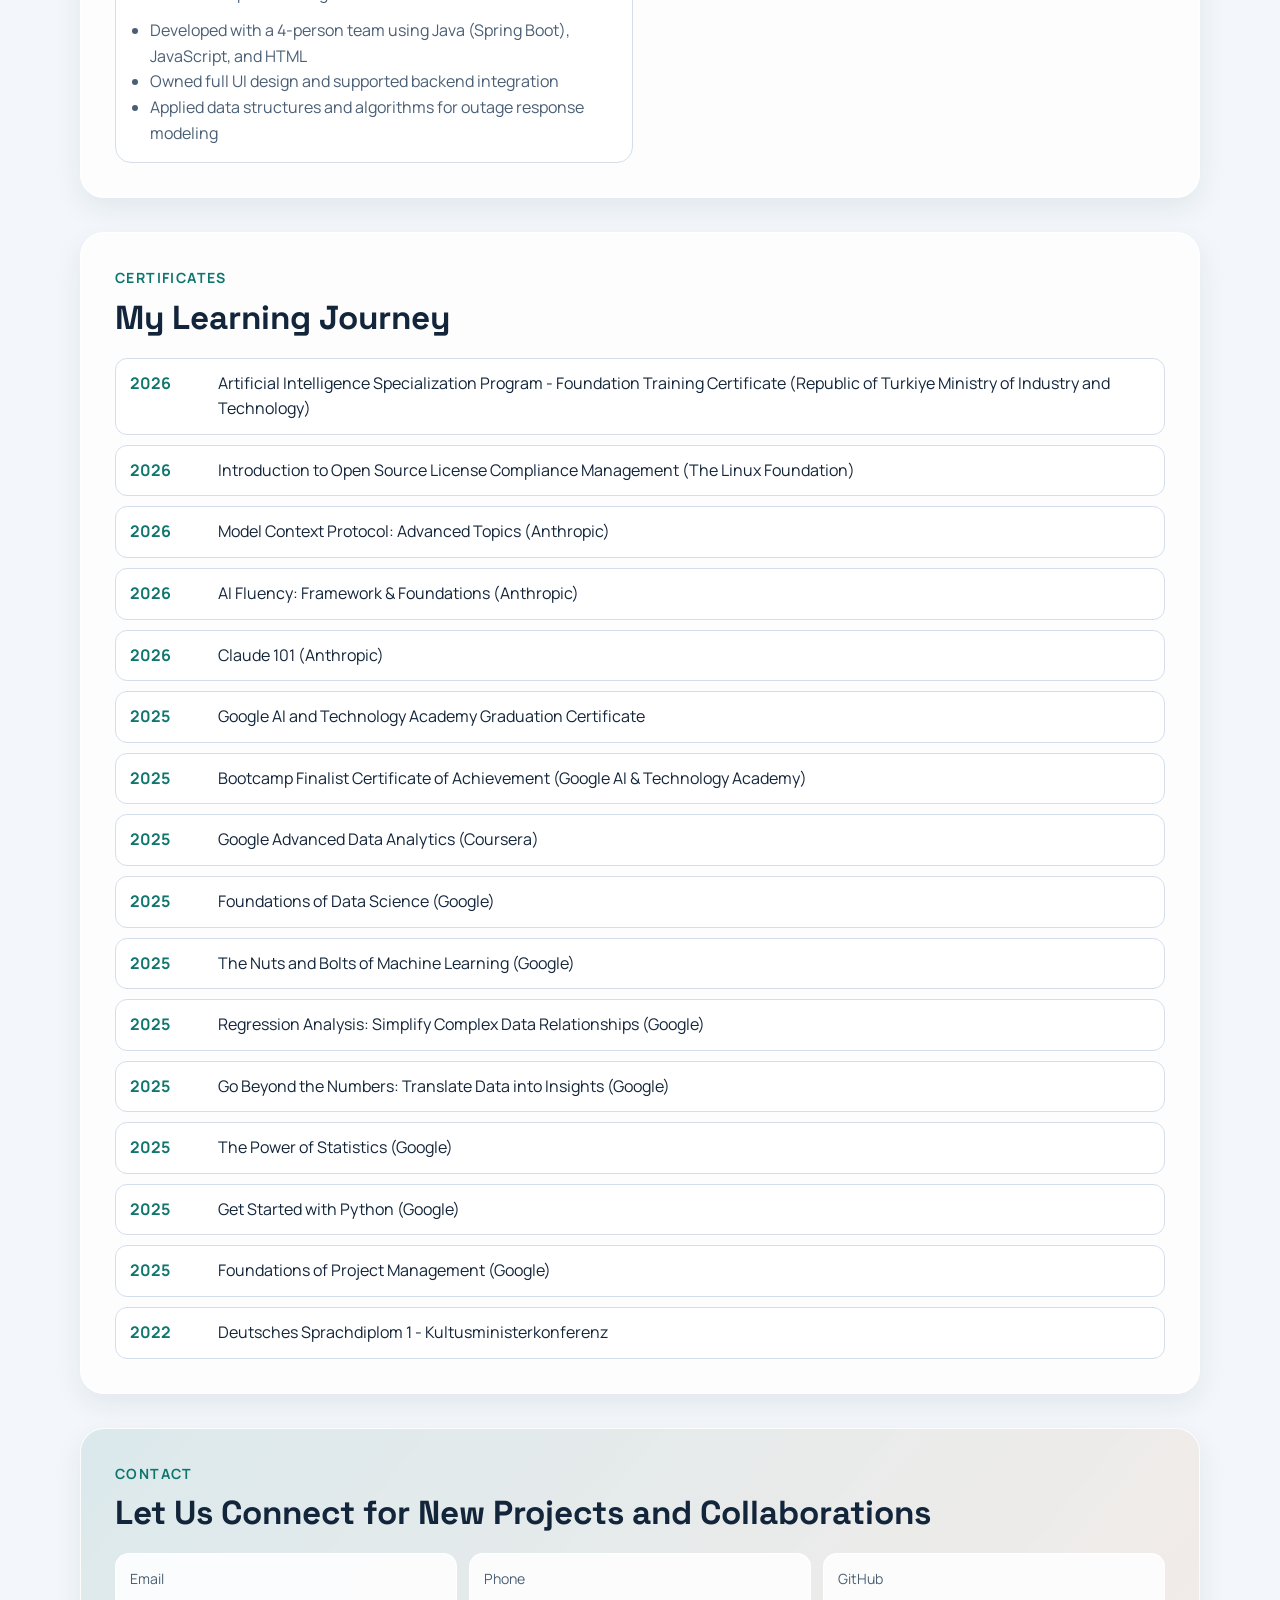
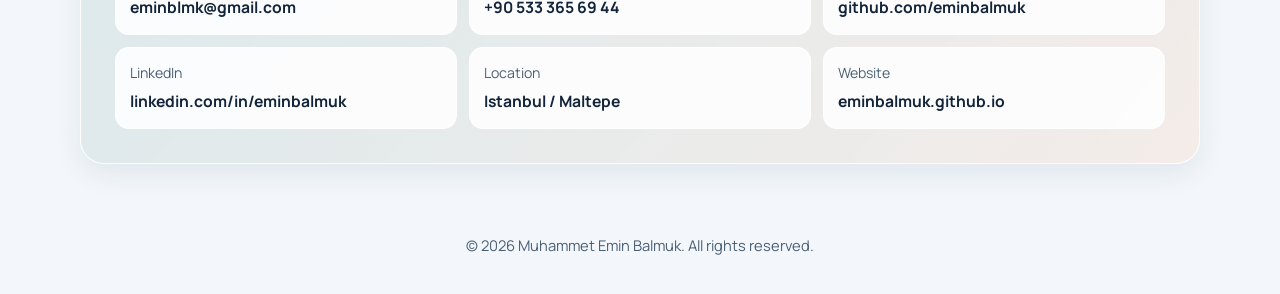
==== commit ed60ac81: "taskflow projesi" ====
--- a/index.html
+++ b/index.html
@@ -271,9 +271,9 @@
           <span>Email</span>
           <strong>eminblmk@gmail.com</strong>
         </a>
-        <a class="contact-item" href="#contact">
+        <a class="contact-item" href="tel:+905333656944">
           <span>Phone</span>
-          <strong>[removed]</strong>
+          <strong>+90 533 365 69 44</strong>
         </a>
         <a class="contact-item" href="https://github.com/eminbalmuk" target="_blank" rel="noopener noreferrer">
           <span>GitHub</span>
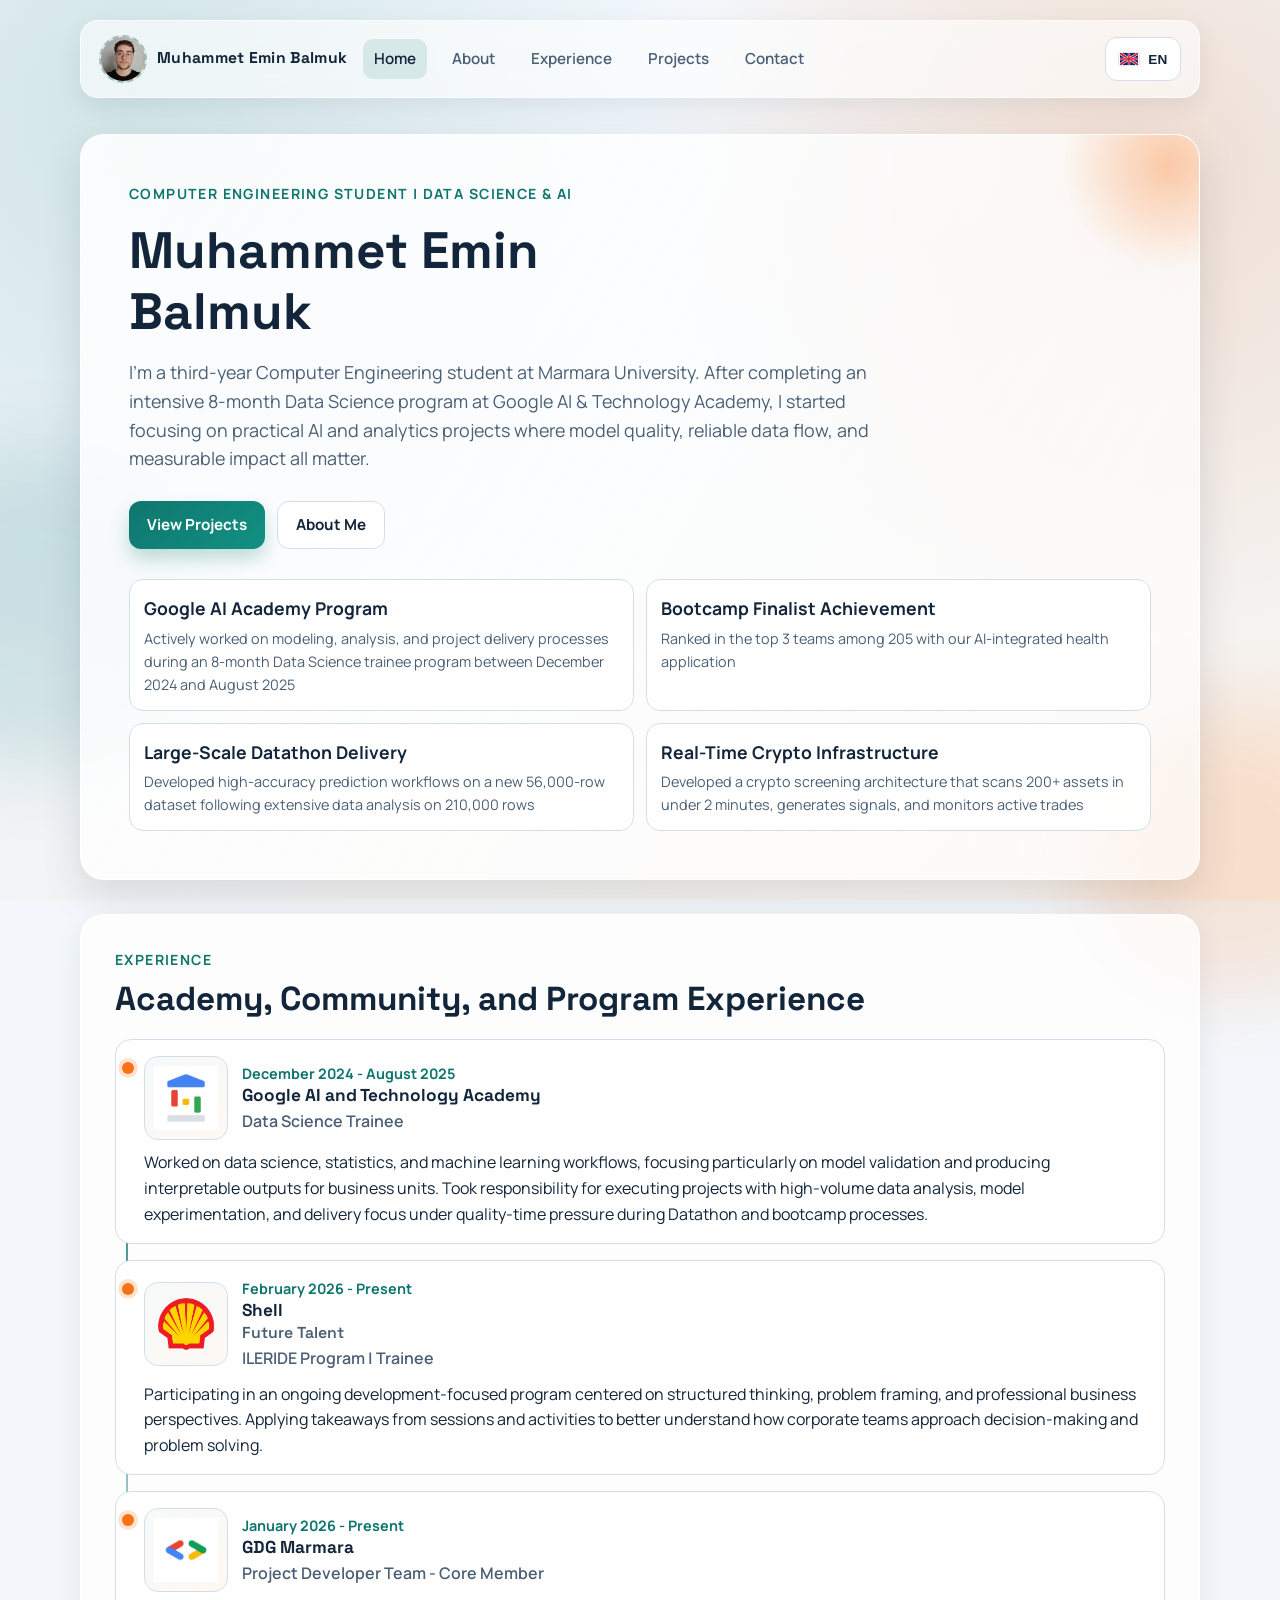
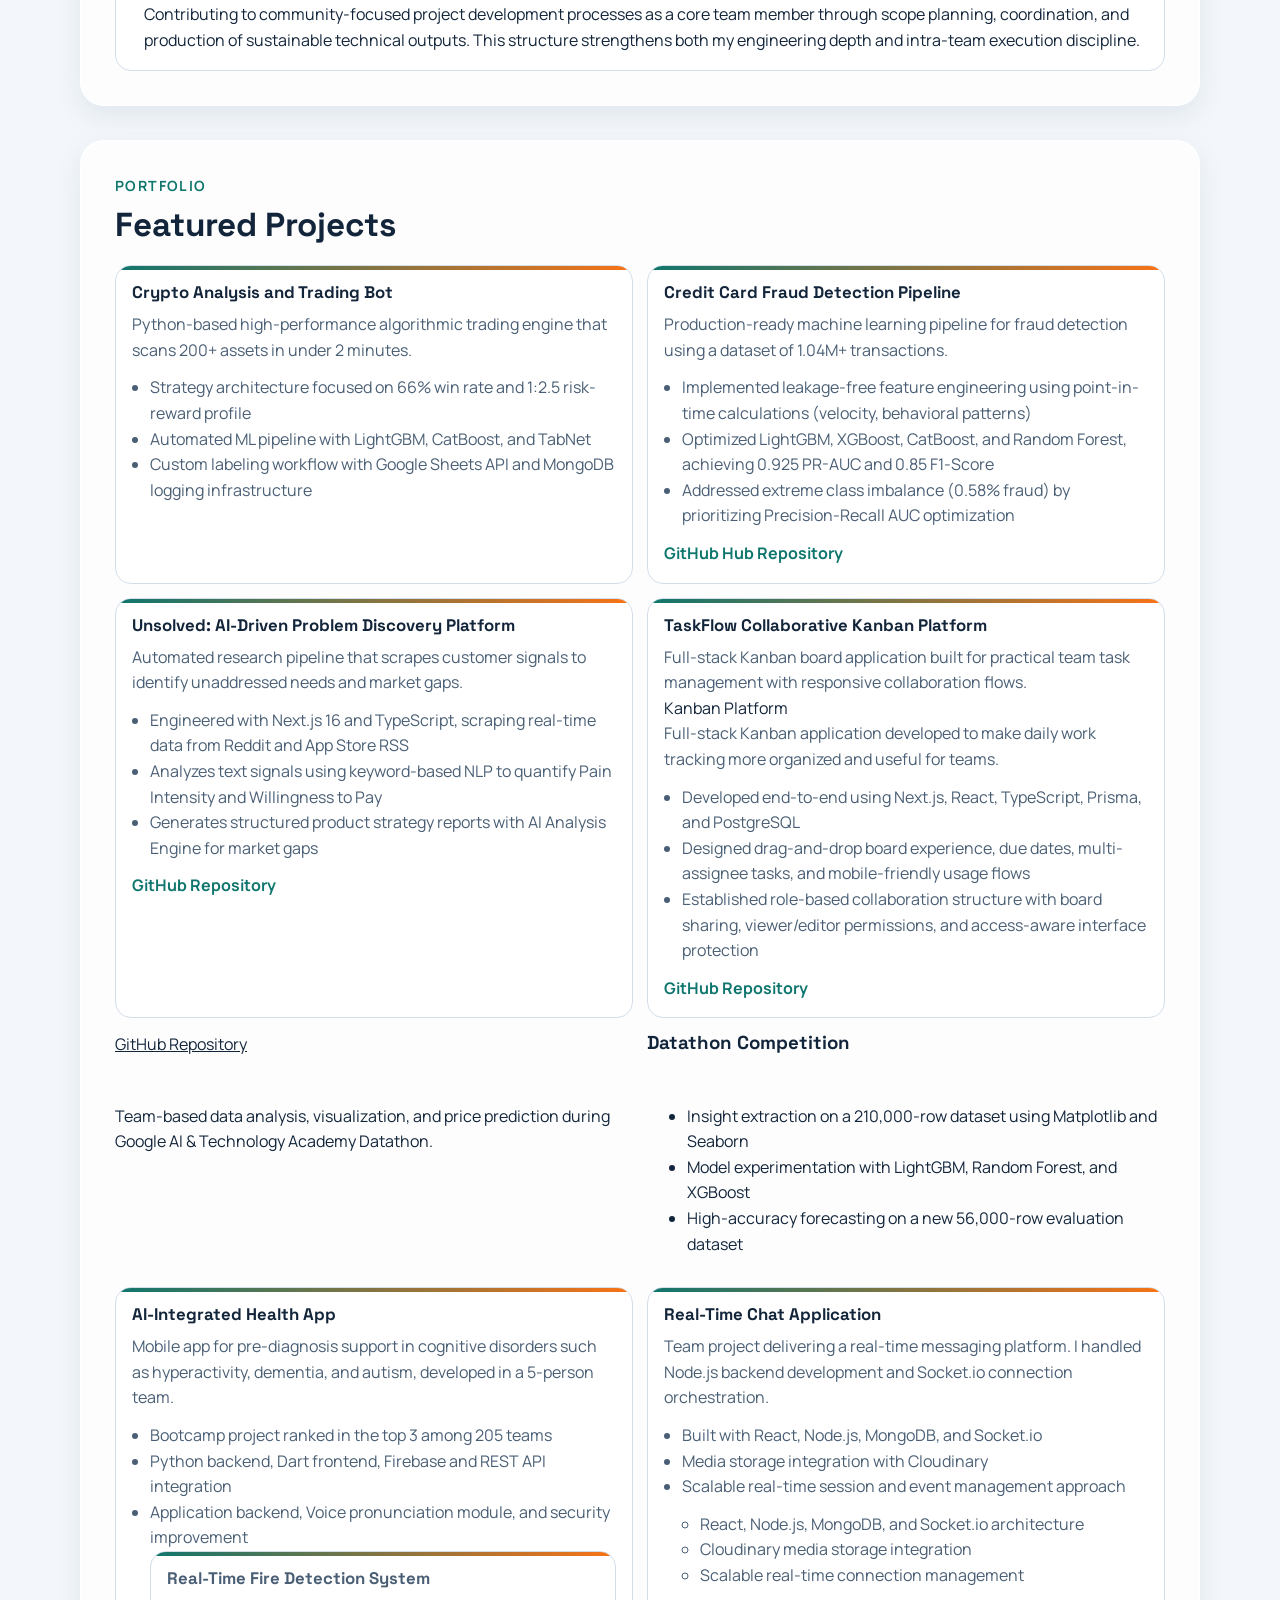
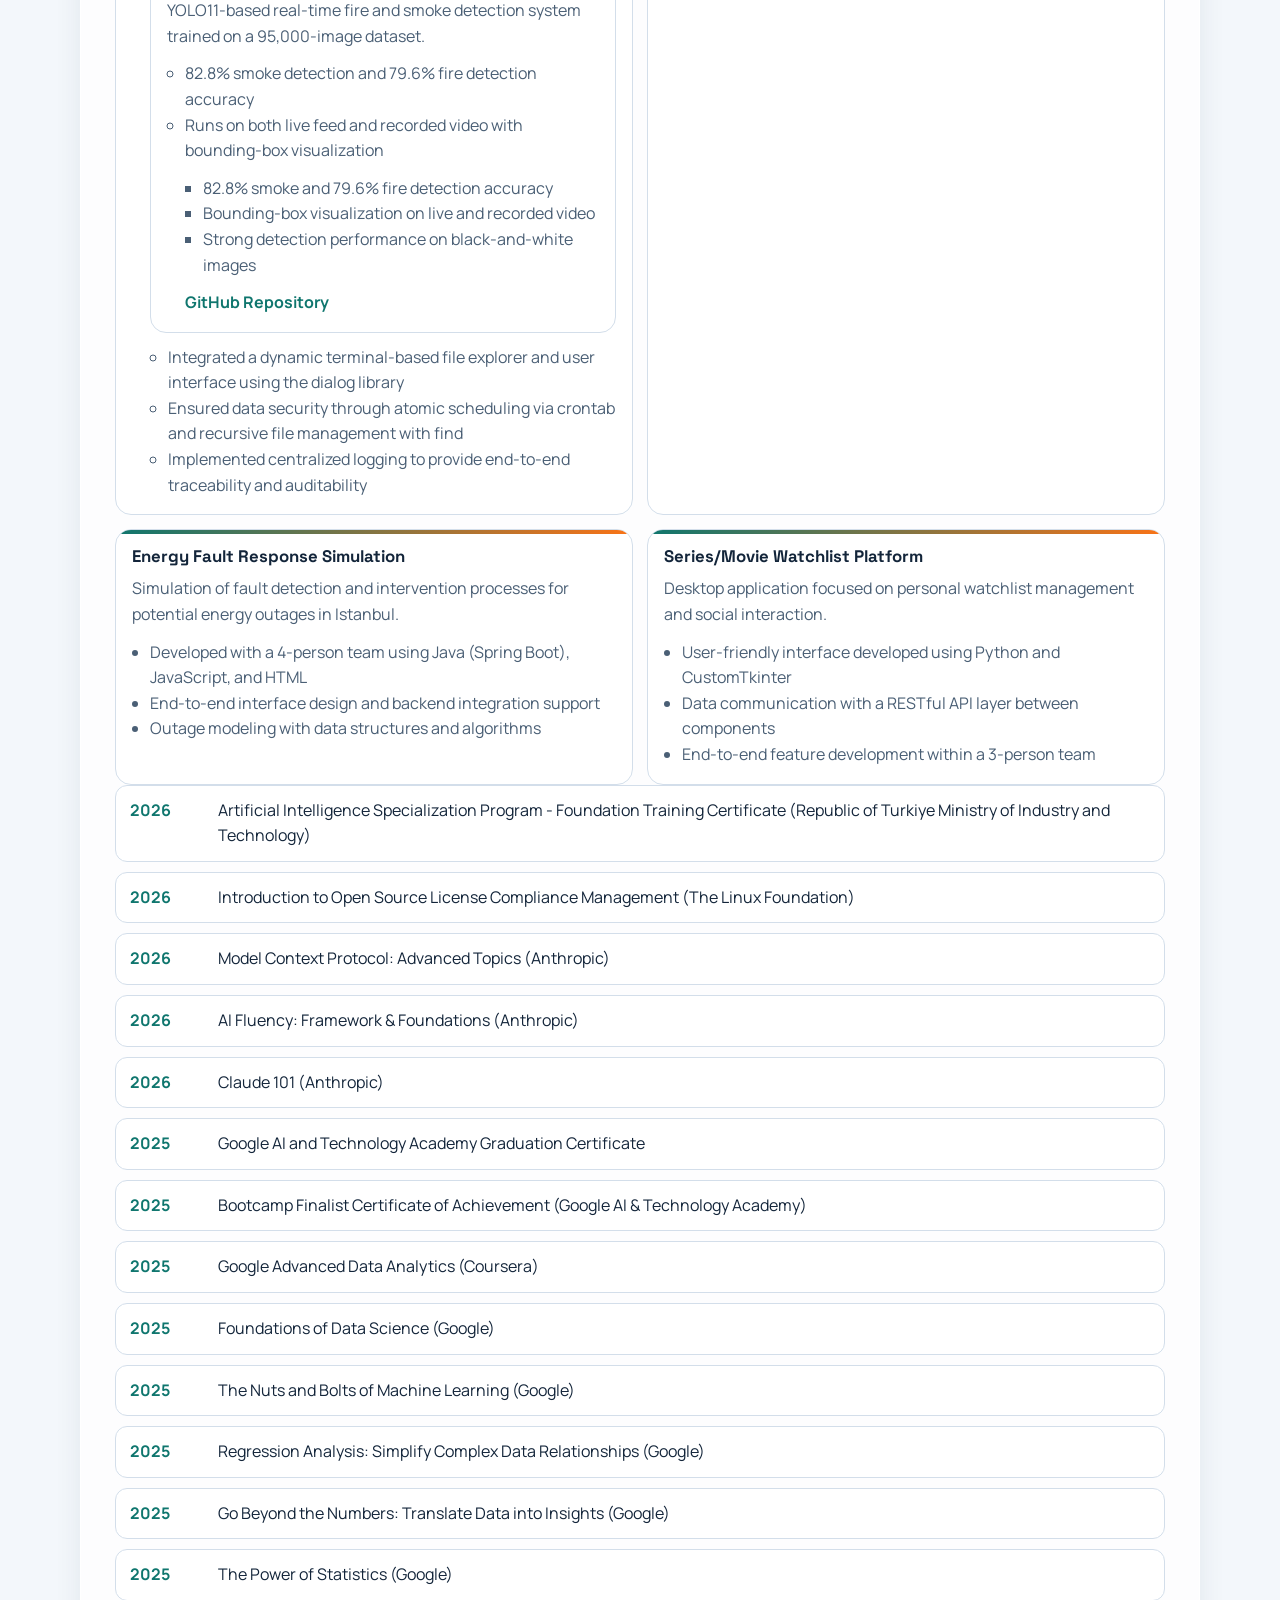
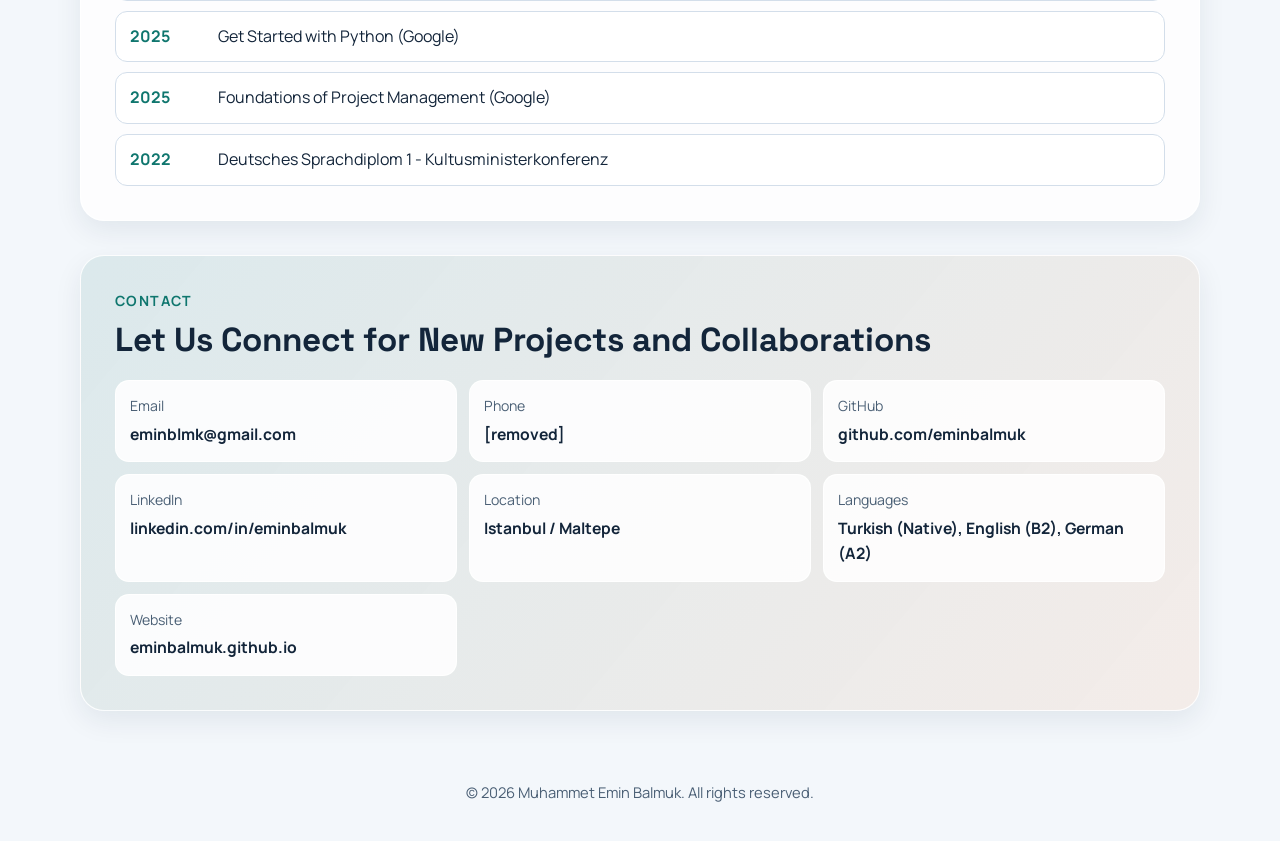
==== commit d1bfbc01: "update" ====
--- a/index.html
+++ b/index.html
@@ -49,19 +49,19 @@
       <ul class="quick-stats">
         <li>
           <strong>Google AI Academy Program</strong>
-          <span>Completed an 8-month Data Science trainee program with hands-on modeling, analytics, and project delivery (December 2024 - August 2025)</span>
+          <span>Actively worked on modeling, analysis, and project delivery processes during an 8-month Data Science trainee program between December 2024 and August 2025</span>
         </li>
         <li>
           <strong>Bootcamp Finalist Achievement</strong>
-          <span>Our AI-integrated health app ranked in the top 3 among 205 teams in the bootcamp challenge</span>
+          <span>Ranked in the top 3 teams among 205 with our AI-integrated health application</span>
         </li>
         <li>
           <strong>Large-Scale Datathon Delivery</strong>
-          <span>Built analysis workflows on 210,000 rows and delivered high-accuracy predictions on a new 56,000-row dataset</span>
+          <span>Developed high-accuracy prediction workflows on a new 56,000-row dataset following extensive data analysis on 210,000 rows</span>
         </li>
         <li>
-          <strong>Real-Time Crypto Analyzer Bot</strong>
-          <span>Developed a multi-asset architecture that scans 200+ assets in under 2 minutes and tracks active signals in near real time</span>
+          <strong>Real-Time Crypto Infrastructure</strong>
+          <span>Developed a crypto screening architecture that scans 200+ assets in under 2 minutes, generates signals, and monitors active trades</span>
         </li>
       </ul>
     </section>
@@ -83,10 +83,10 @@
             </div>
           </div>
           <p>
-            Focused on data science, statistics, and machine learning workflows with a strong emphasis on
-            model validation and business-facing interpretation. Took active responsibility in Datathon and
-            bootcamp projects across high-volume data analysis, model experimentation, and practical output
-            delivery under time and quality constraints.
+            Worked on data science, statistics, and machine learning workflows, focusing particularly on
+            model validation and producing interpretable outputs for business units. Took responsibility for
+            executing projects with high-volume data analysis, model experimentation, and delivery focus
+            under quality-time pressure during Datathon and bootcamp processes.
           </p>
         </article>
         <article class="role-card">
@@ -118,9 +118,9 @@
             </div>
           </div>
           <p>
-            Contributing to community-driven project execution as a core member through structured
-            coordination, scoped delivery planning, and sustainable technical contribution. The role supports
-            both engineering depth and cross-team collaboration discipline.
+            Contributing to community-focused project development processes as a core team member through
+            scope planning, coordination, and production of sustainable technical outputs. This structure
+            strengthens both my engineering depth and intra-team execution discipline.
           </p>
         </article>
       </div>
@@ -132,44 +132,55 @@
       </div>
       <div class="project-grid">
         <article class="project-card">
-          <h3>Crypto Analysis & Trading Bot</h3>
-          <p>
-            A Python-based high-performance algorithmic trading engine that scans 200+ crypto assets
-            in under 2 minutes and generates real-time signals via Telegram.
-          </p>
-          <ul>
-            <li>Strategy architecture targeting stable 66% win rate and 1:2.5 risk-reward profile</li>
+          <h3>Crypto Analysis and Trading Bot</h3>
+          <p>Python-based high-performance algorithmic trading engine that scans 200+ assets in under 2 minutes.</p>
+          <ul>
+            <li>Strategy architecture focused on 66% win rate and 1:2.5 risk-reward profile</li>
             <li>Automated ML pipeline with LightGBM, CatBoost, and TabNet</li>
-            <li>Custom labeling workflow with Google Sheets API and MongoDB-backed logging</li>
-          </ul>
-        </article>
-        <article class="project-card">
-          <h3>Credit Card Fraud Detection Pipeline</h3>
-          <p>
-            Production-ready machine learning pipeline for fraud detection using a dataset of 1.04M+ transactions.
-          </p>
-          <ul>
-            <li>Implemented leakage-free feature engineering using point-in-time calculations (velocity, behavioral patterns)</li>
-            <li>Optimized LightGBM, XGBoost, CatBoost, and Random Forest, achieving 0.925 PR-AUC and 0.85 F1-Score</li>
-            <li>Addressed extreme class imbalance (0.58% fraud) by prioritizing Precision-Recall AUC optimization</li>
-          </ul>
-        </article>
-        <article class="project-card">
-          <h3>TaskFlow Collaborative Kanban Platform</h3>
-          <p>
-            Full-stack Kanban board application built for practical team task management with responsive collaboration flows.
-          </p>
-          <ul>
-            <li>Built with Next.js, React, TypeScript, Prisma, and PostgreSQL</li>
-            <li>Implemented drag-and-drop boards, due dates, multi-assignee tasks, and mobile-friendly navigation</li>
-            <li>Added role-based collaboration features including board sharing, viewer/editor permissions, and access-aware protection</li>
-          </ul>
-        </article>
-        <article class="project-card">
-          <h3>Datathon Competition</h3>
-          <p>
-            Team-based data analysis, visualization, and price prediction during Google AI & Technology
-            Academy Datathon.
+            <li>Custom labeling workflow with Google Sheets API and MongoDB logging infrastructure</li>
+          </ul>
+        </article>
+        <article class="project-card">
+          <h3>Credit Card Fraud Detection Pipeline</h3>
+          <p>
+            Production-ready machine learning pipeline for fraud detection using a dataset of 1.04M+ transactions.
+          </p>
+          <ul>
+            <li>Implemented leakage-free feature engineering using point-in-time calculations (velocity, behavioral patterns)</li>
+            <li>Optimized LightGBM, XGBoost, CatBoost, and Random Forest, achieving 0.925 PR-AUC and 0.85 F1-Score</li>
+            <li>Addressed extreme class imbalance (0.58% fraud) by prioritizing Precision-Recall AUC optimization</li>
+          </ul>
+          <a href="https://github.com/eminbalmuk/fraud-detection-ml" target="_blank" rel="noopener noreferrer" class="project-link">GitHub Hub Repository</a>
+        </article>
+        <article class="project-card">          <h3>Unsolved: AI-Driven Problem Discovery Platform</h3>
+          <p>Automated research pipeline that scrapes customer signals to identify unaddressed needs and market gaps.</p>
+          <ul>
+            <li>Engineered with Next.js 16 and TypeScript, scraping real-time data from Reddit and App Store RSS</li>
+            <li>Analyzes text signals using keyword-based NLP to quantify Pain Intensity and Willingness to Pay</li>
+            <li>Generates structured product strategy reports with AI Analysis Engine for market gaps</li>
+          </ul>
+          <a href="https://github.com/eminbalmuk/Unsolved-AI" target="_blank" rel="noopener noreferrer" class="project-link">GitHub Repository</a>
+        </article>
+        <article class="project-card">          <h3>TaskFlow Collaborative Kanban Platform</h3>
+          <p>
+            Full-stack Kanban board application built for practical team task management with responsive collaboration flows.
+          </p>Kanban Platform</h3>
+          <p>
+            Full-stack Kanban application developed to make daily work tracking more organized and useful for teams.
+          </p>
+          <ul>
+            <li>Developed end-to-end using Next.js, React, TypeScript, Prisma, and PostgreSQL</li>
+            <li>Designed drag-and-drop board experience, due dates, multi-assignee tasks, and mobile-friendly usage flows</li>
+            <li>Established role-based collaboration structure with board sharing, viewer/editor permissions, and access-aware interface protection</li>
+          </ul>
+          <a href="https://github.com/eminbalmuk/taskflow-kanban" target="_blank" rel="noopener noreferrer" class="project-link">GitHub Repository</a>
+        </article>
+          <a href="https://github.com/eminbalmuk/taskflow-kanban" target="_blank" rel="noopener noreferrer" class="project-link">GitHub Repository</a>
+        </article>
+          <h3>Datathon Competition</h3>
+          <p>
+            Team-based data analysis, visualization, and price prediction during Google AI & Technology
+            Academy Datathon.
           </p>
           <ul>
             <li>Insight extraction on a 210,000-row dataset using Matplotlib and Seaborn</li>
@@ -182,14 +193,11 @@
           <p>
             Mobile app for pre-diagnosis support in cognitive disorders such as hyperactivity,
             dementia, and autism, developed in a 5-person team.
-          </p>
-          <ul>
-            <li>Ranked in the top 3 among 205 teams in the bootcamp challenge</li>
-            <li>Python backend, Dart frontend, Firebase operations, and REST API integration</li>
-            <li>Voice pronunciation test module and key security hardening tasks</li>
-          </ul>
-          <a href="https://github.com/BBBeyza/YZTA_YapayZeka_Grup-132" target="_blank" rel="noopener noreferrer">Project link</a>
-        </article>
+          </pMobile application offering pre-diagnosis support for hyperactivity, dementia, and autism.</p>
+          <ul>
+            <li>Bootcamp project ranked in the top 3 among 205 teams</li>
+            <li>Python backend, Dart frontend, Firebase and REST API integration</li>
+            <li>Application backend, Voice pronunciation module, and security improvement
         <article class="project-card">
           <h3>Real-Time Fire Detection System</h3>
           <p>
@@ -198,13 +206,14 @@
           <ul>
             <li>82.8% smoke detection and 79.6% fire detection accuracy</li>
             <li>Runs on both live feed and recorded video with bounding-box visualization</li>
-            <li>Strong recognition performance on black-and-white footage</li>
-          </ul>
-        </article>
-        <article class="project-card">
-          <h3>Automated Linux Backup System</h3>
-          <p>
-            Modular Bash-based backup system with support for both interactive TUI and fully automated headless execution modes.
+            <YOLO11-based real-time fire and smoke detection system trained on 95,000 images.</p>
+          <ul>
+            <li>82.8% smoke and 79.6% fire detection accuracy</li>
+            <li>Bounding-box visualization on live and recorded video</li>
+            <li>Strong detection performance on black-and-white images</li>
+          </ul>
+          <a href="https://github.com/eminbalmuk/yolo-fire-and-smoke-detection" target="_blank" rel="noopener noreferrer" class="project-link">GitHub Repository</a>
+        </article>
           </p>
           <ul>
             <li>Integrated a dynamic terminal-based file explorer and user interface using the dialog library</li>
@@ -222,25 +231,31 @@
             <li>Built with React, Node.js, MongoDB, and Socket.io</li>
             <li>Media storage integration with Cloudinary</li>
             <li>Scalable real-time session and event management approach</li>
+          </uInstant messaging application developed within the scope of a team project.</p>
+          <ul>
+            <li>React, Node.js, MongoDB, and Socket.io architecture</li>
+            <li>Cloudinary media storage integration</li>
+            <li>Scalable real-time connection management</li>
           </ul>
         </article>
         <article class="project-card">
           <h3>Energy Fault Response Simulation</h3>
-          <p>
-            Simulation of fault detection and response for potential large-scale Istanbul power outage scenarios.
-          </p>
+          <p>Simulation of fault detection and intervention processes for potential energy outages in Istanbul.</p>
           <ul>
             <li>Developed with a 4-person team using Java (Spring Boot), JavaScript, and HTML</li>
-            <li>Owned full UI design and supported backend integration</li>
-            <li>Applied data structures and algorithms for outage response modeling</li>
-          </ul>
-        </article>
-      </div>
-    </section>
-    <section id="certificates" class="section reveal">
-      <div class="section-head">
-        <p class="eyebrow">Certificates</p>
-        <h2>My Learning Journey</h2>
+            <li>End-to-end interface design and backend integration support</li>
+            <li>Outage modeling with data structures and algorithms</li>
+          </ul>
+        </article>
+        <article class="project-card">
+          <h3>Series/Movie Watchlist Platform</h3>
+          <p>Desktop application focused on personal watchlist management and social interaction.</p>
+          <ul>
+            <li>User-friendly interface developed using Python and CustomTkinter</li>
+            <li>Data communication with a RESTful API layer between components</li>
+            <li>End-to-end feature development within a 3-person team</li>
+          </ul>
+        </article>
       </div>
       <ul class="certificate-list">
         <li><span>2026</span>Artificial Intelligence Specialization Program - Foundation Training Certificate (Republic of Turkiye Ministry of Industry and Technology)</li>
@@ -271,9 +286,9 @@
           <span>Email</span>
           <strong>eminblmk@gmail.com</strong>
         </a>
-        <a class="contact-item" href="tel:+905333656944">
+        <a class="contact-item" href="#contact">
           <span>Phone</span>
-          <strong>+90 533 365 69 44</strong>
+          <strong>[removed]</strong>
         </a>
         <a class="contact-item" href="https://github.com/eminbalmuk" target="_blank" rel="noopener noreferrer">
           <span>GitHub</span>
@@ -286,6 +301,10 @@
         <div class="contact-item">
           <span>Location</span>
           <strong>Istanbul / Maltepe</strong>
+        </div>
+        <div class="contact-item">
+          <span>Languages</span>
+          <strong>Turkish (Native), English (B2), German (A2)</strong>
         </div>
         <a class="contact-item" href="https://eminbalmuk.github.io" target="_blank" rel="noopener noreferrer">
           <span>Website</span>
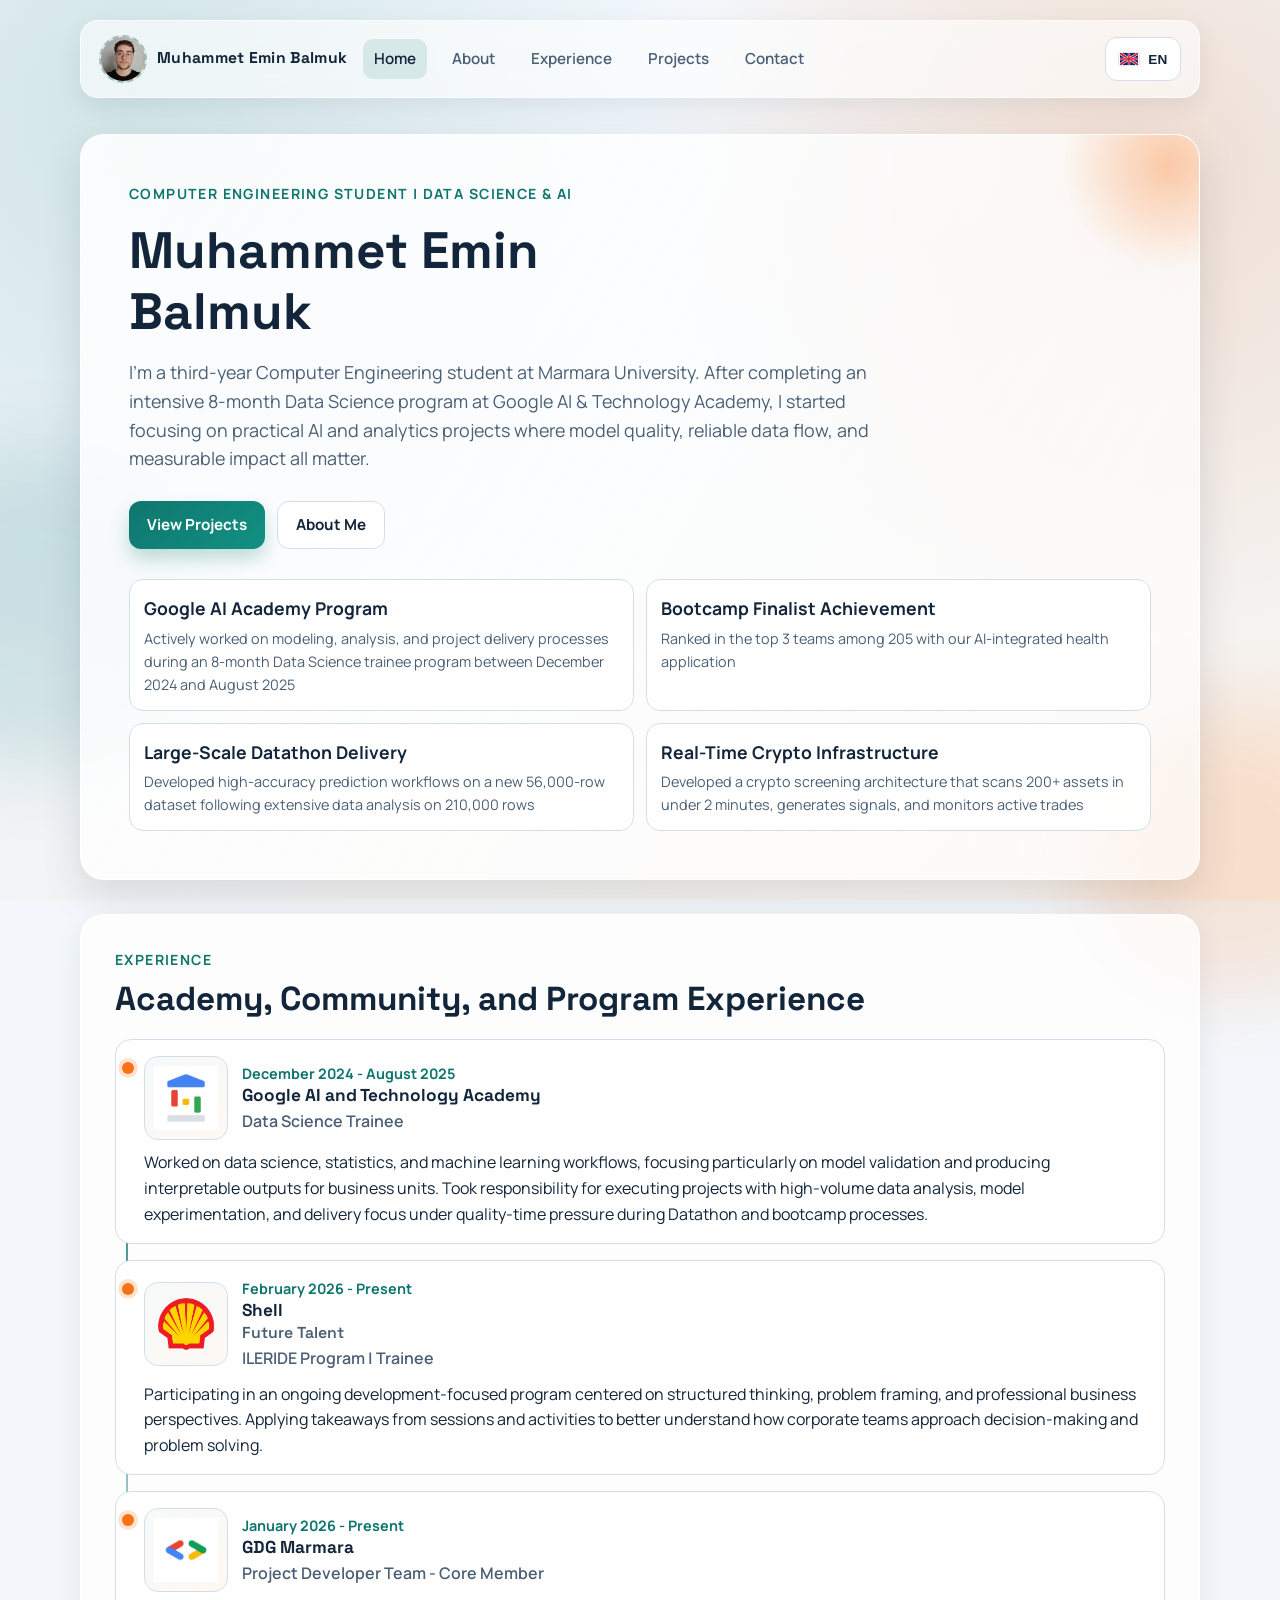
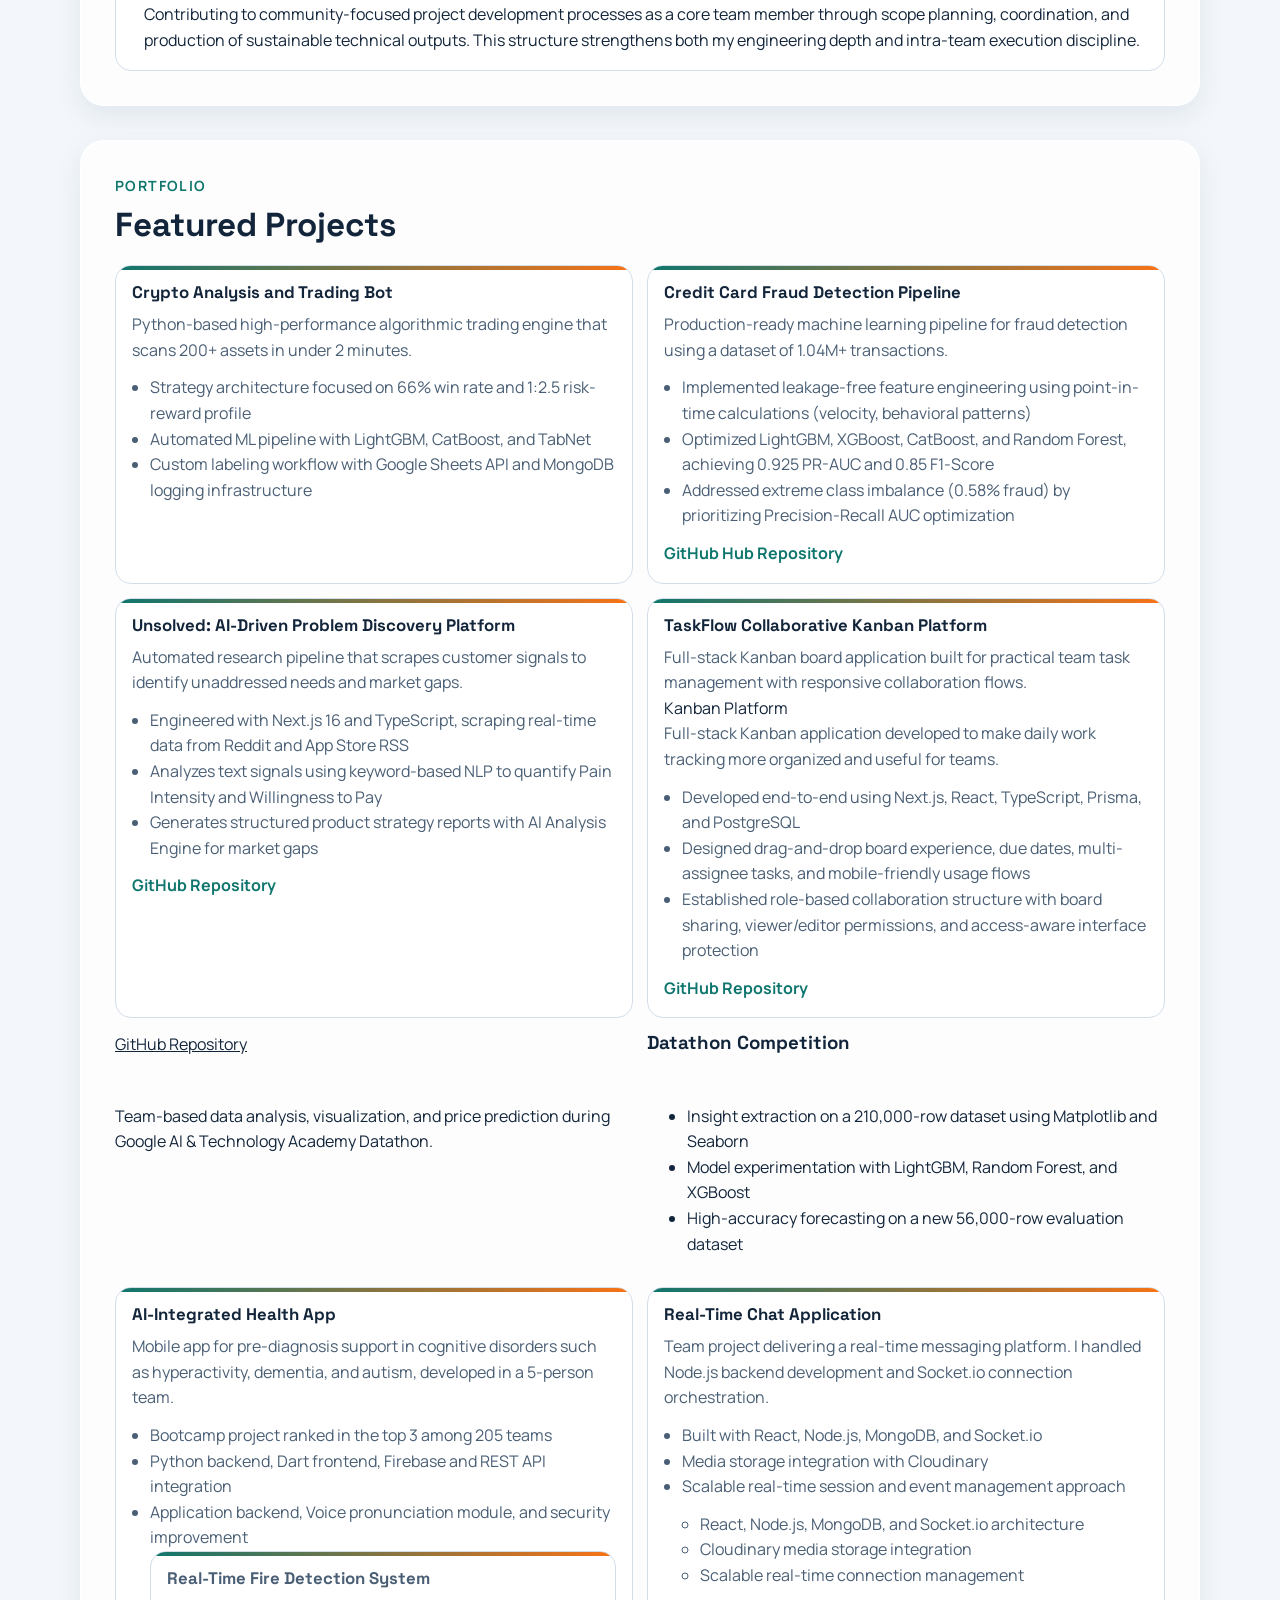
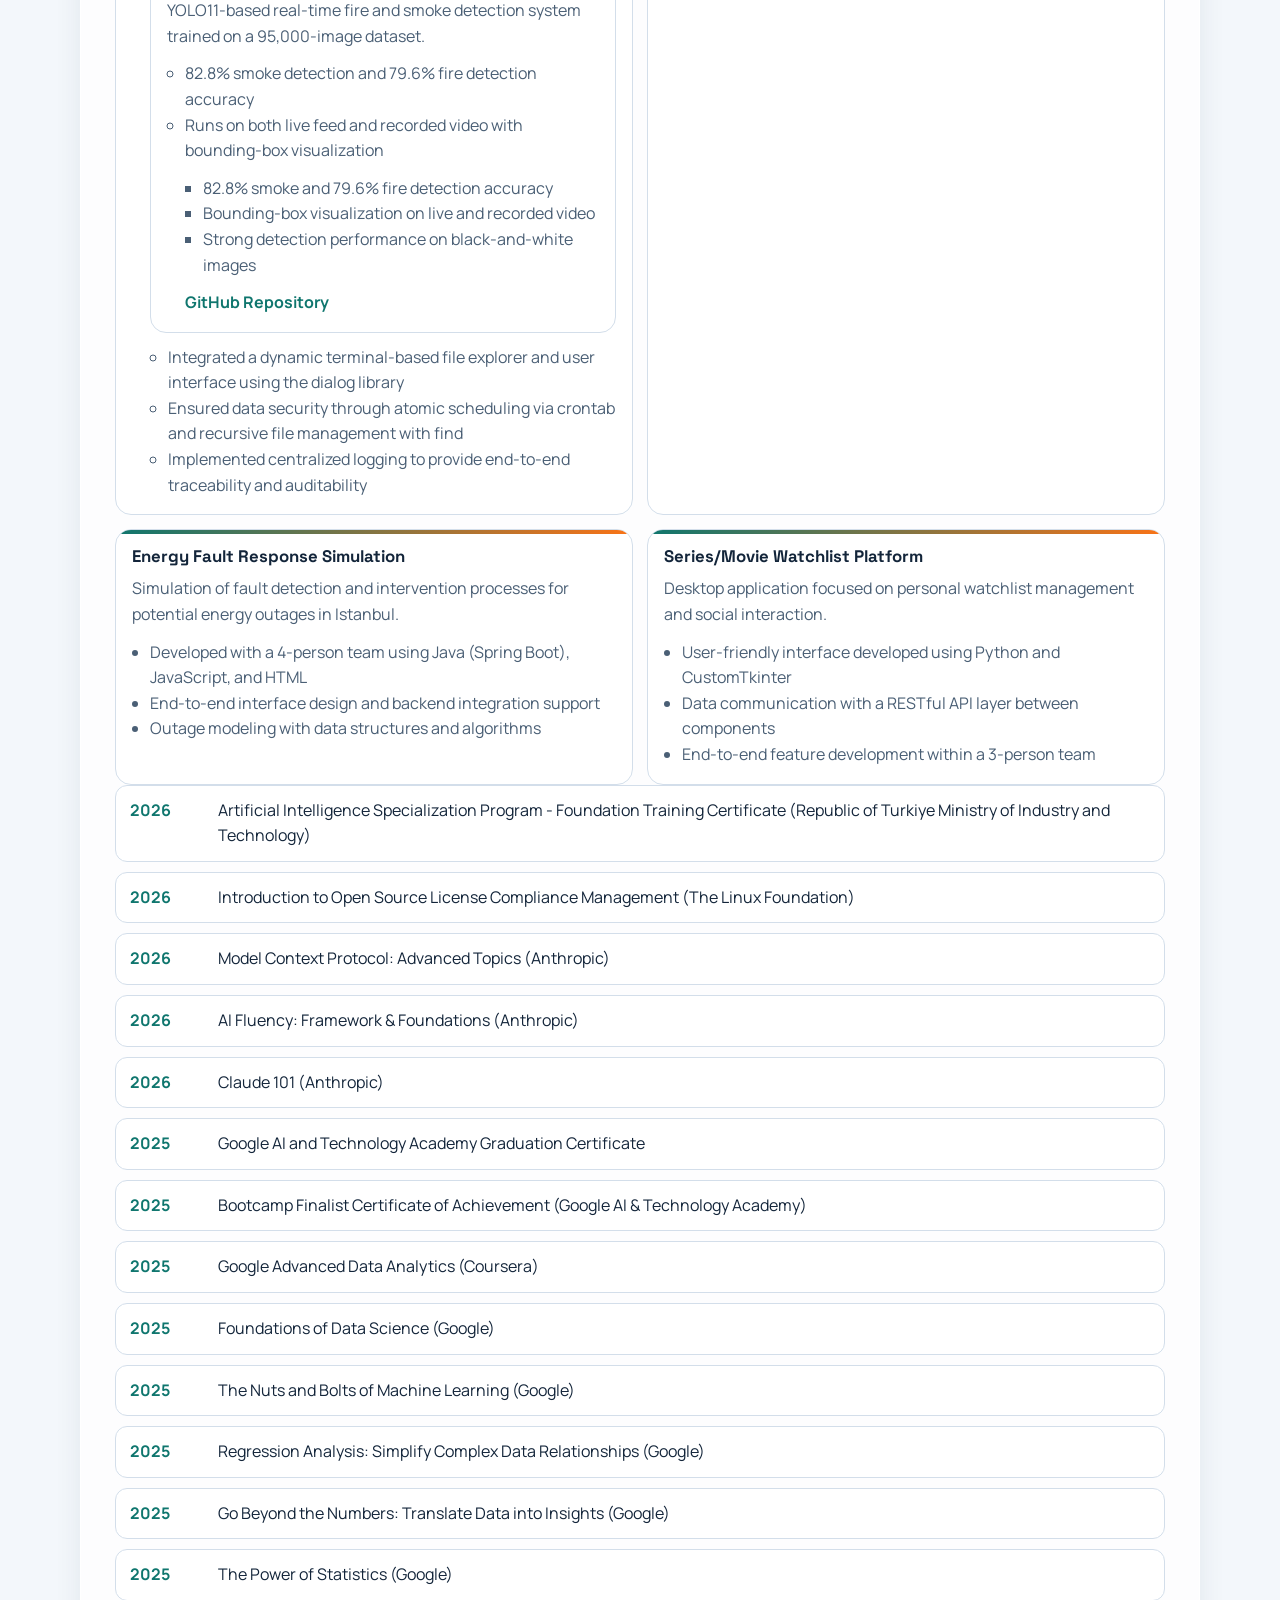
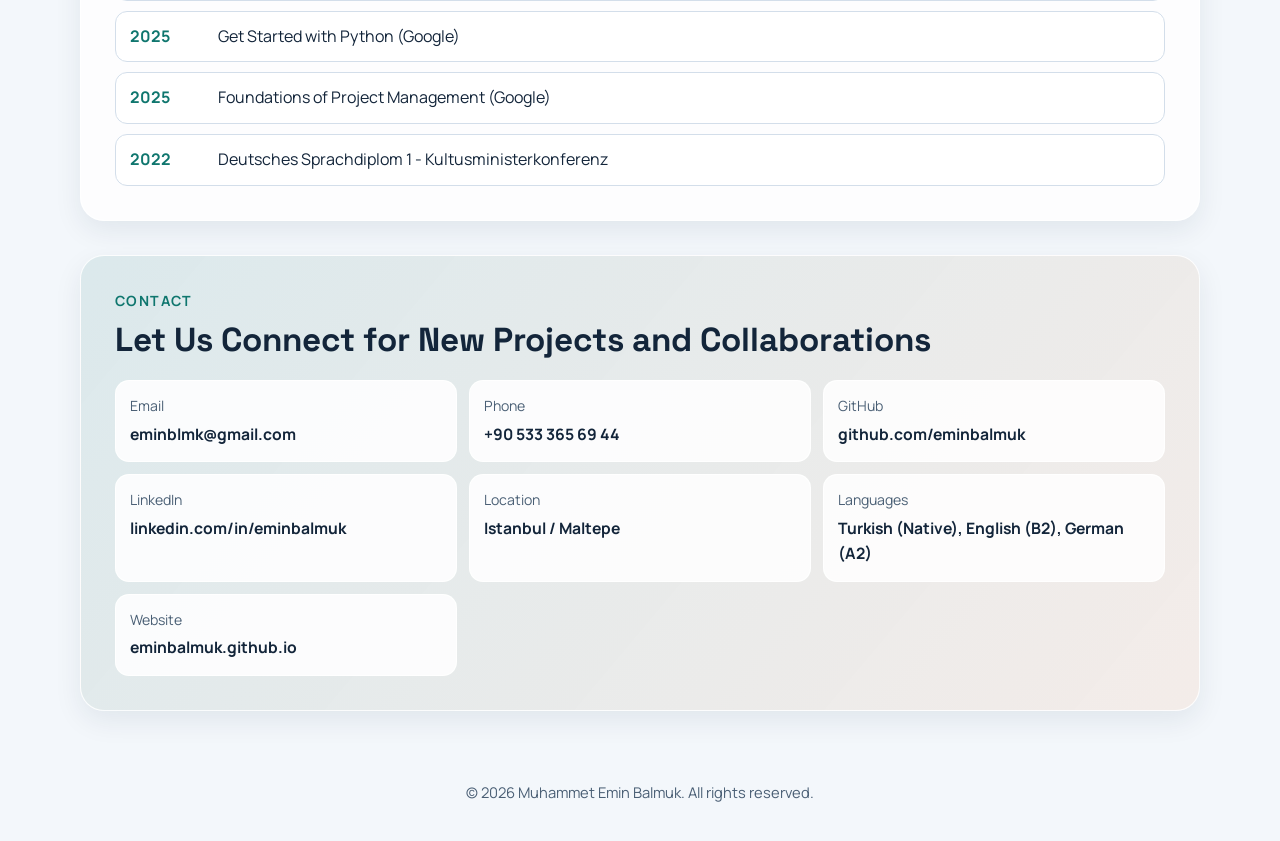
==== commit ead96e8e: "update" ====
--- a/index.html
+++ b/index.html
@@ -286,9 +286,9 @@
           <span>Email</span>
           <strong>eminblmk@gmail.com</strong>
         </a>
-        <a class="contact-item" href="#contact">
+        <a class="contact-item" href="tel:+905333656944">
           <span>Phone</span>
-          <strong>[removed]</strong>
+          <strong>+90 533 365 69 44</strong>
         </a>
         <a class="contact-item" href="https://github.com/eminbalmuk" target="_blank" rel="noopener noreferrer">
           <span>GitHub</span>
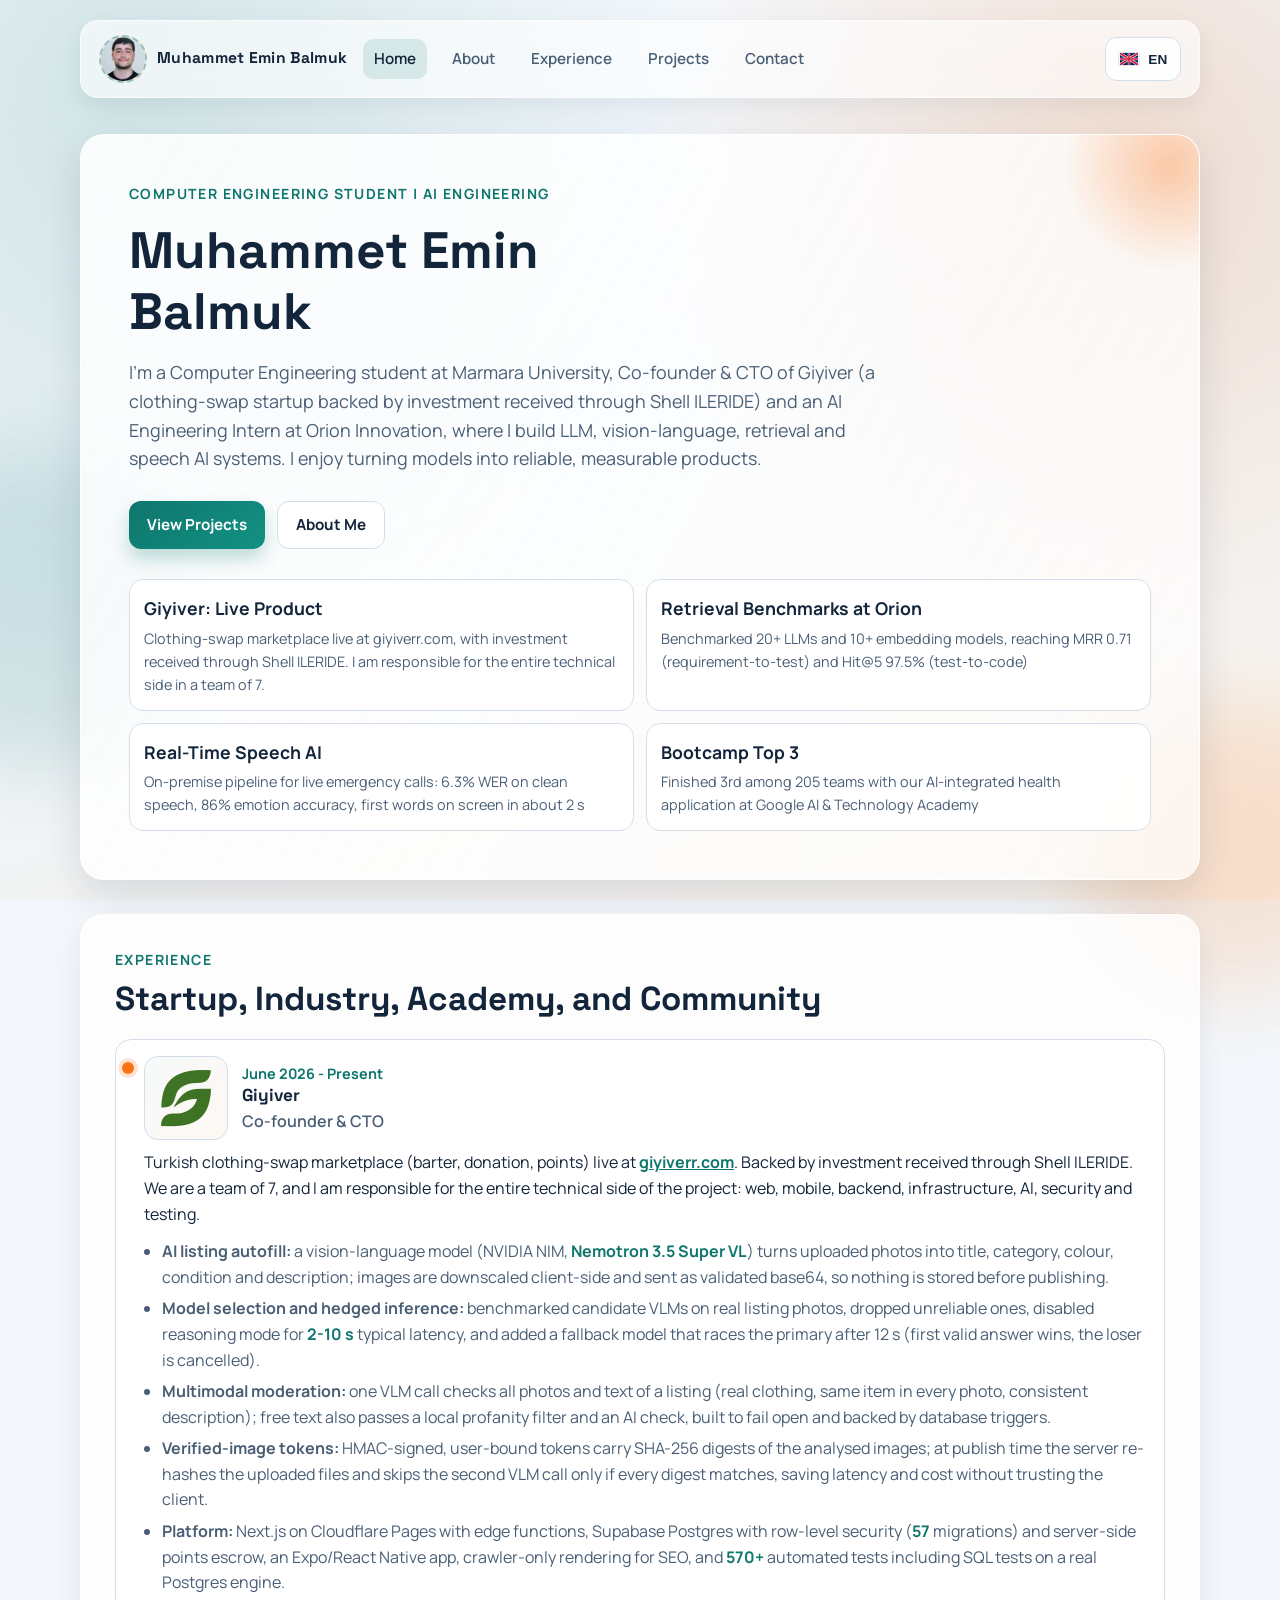
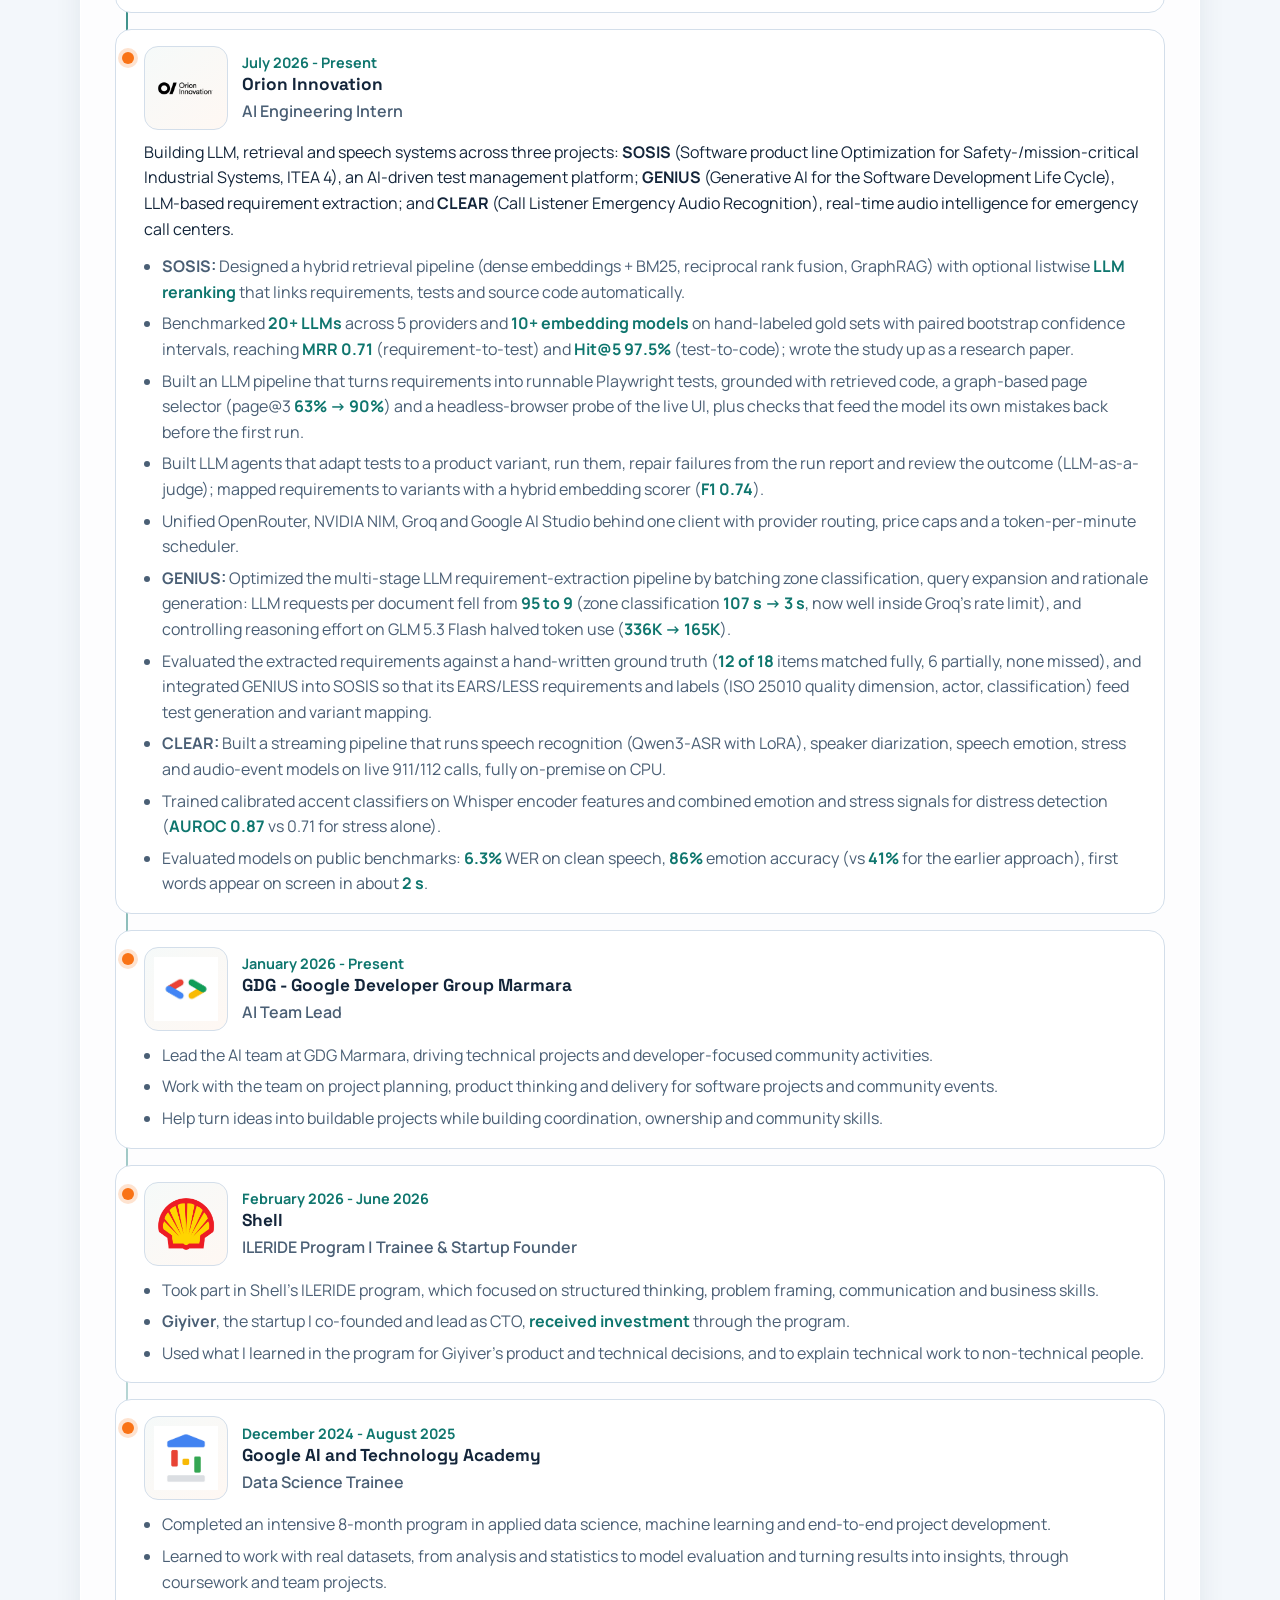
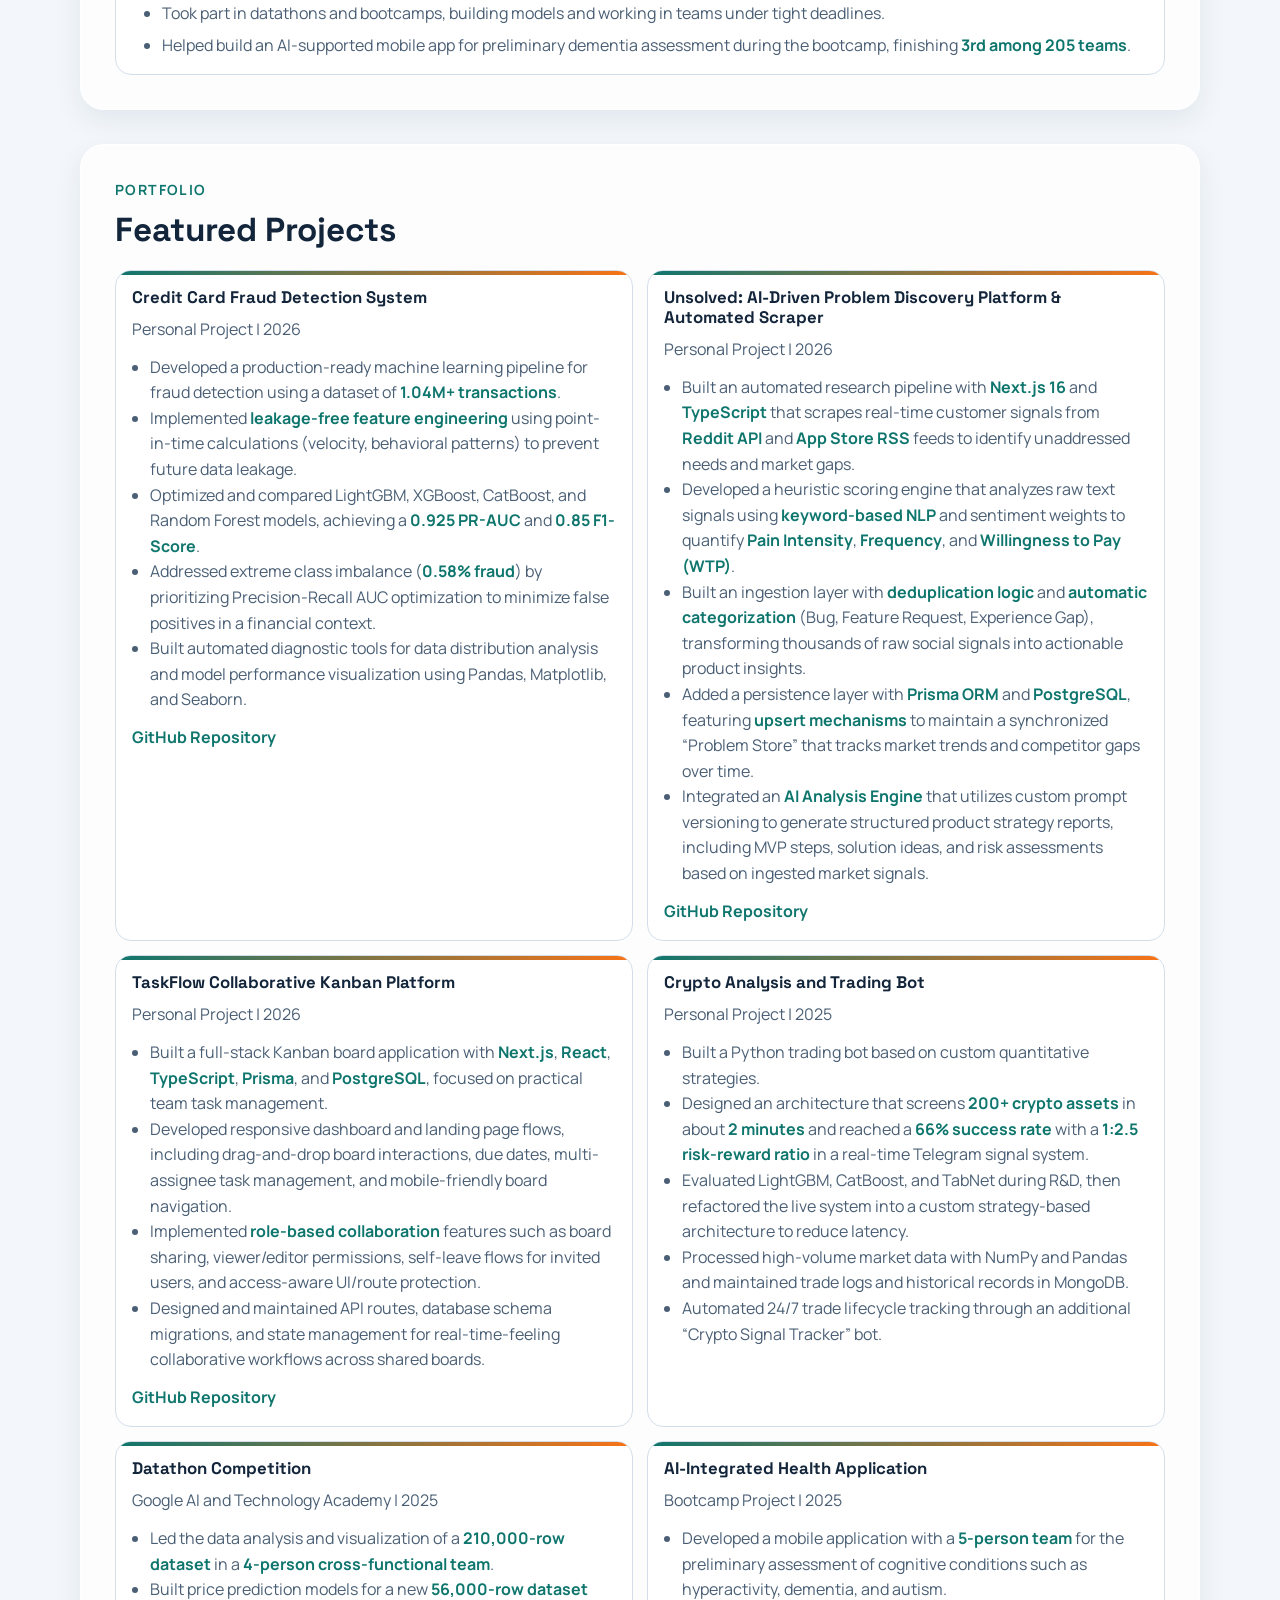
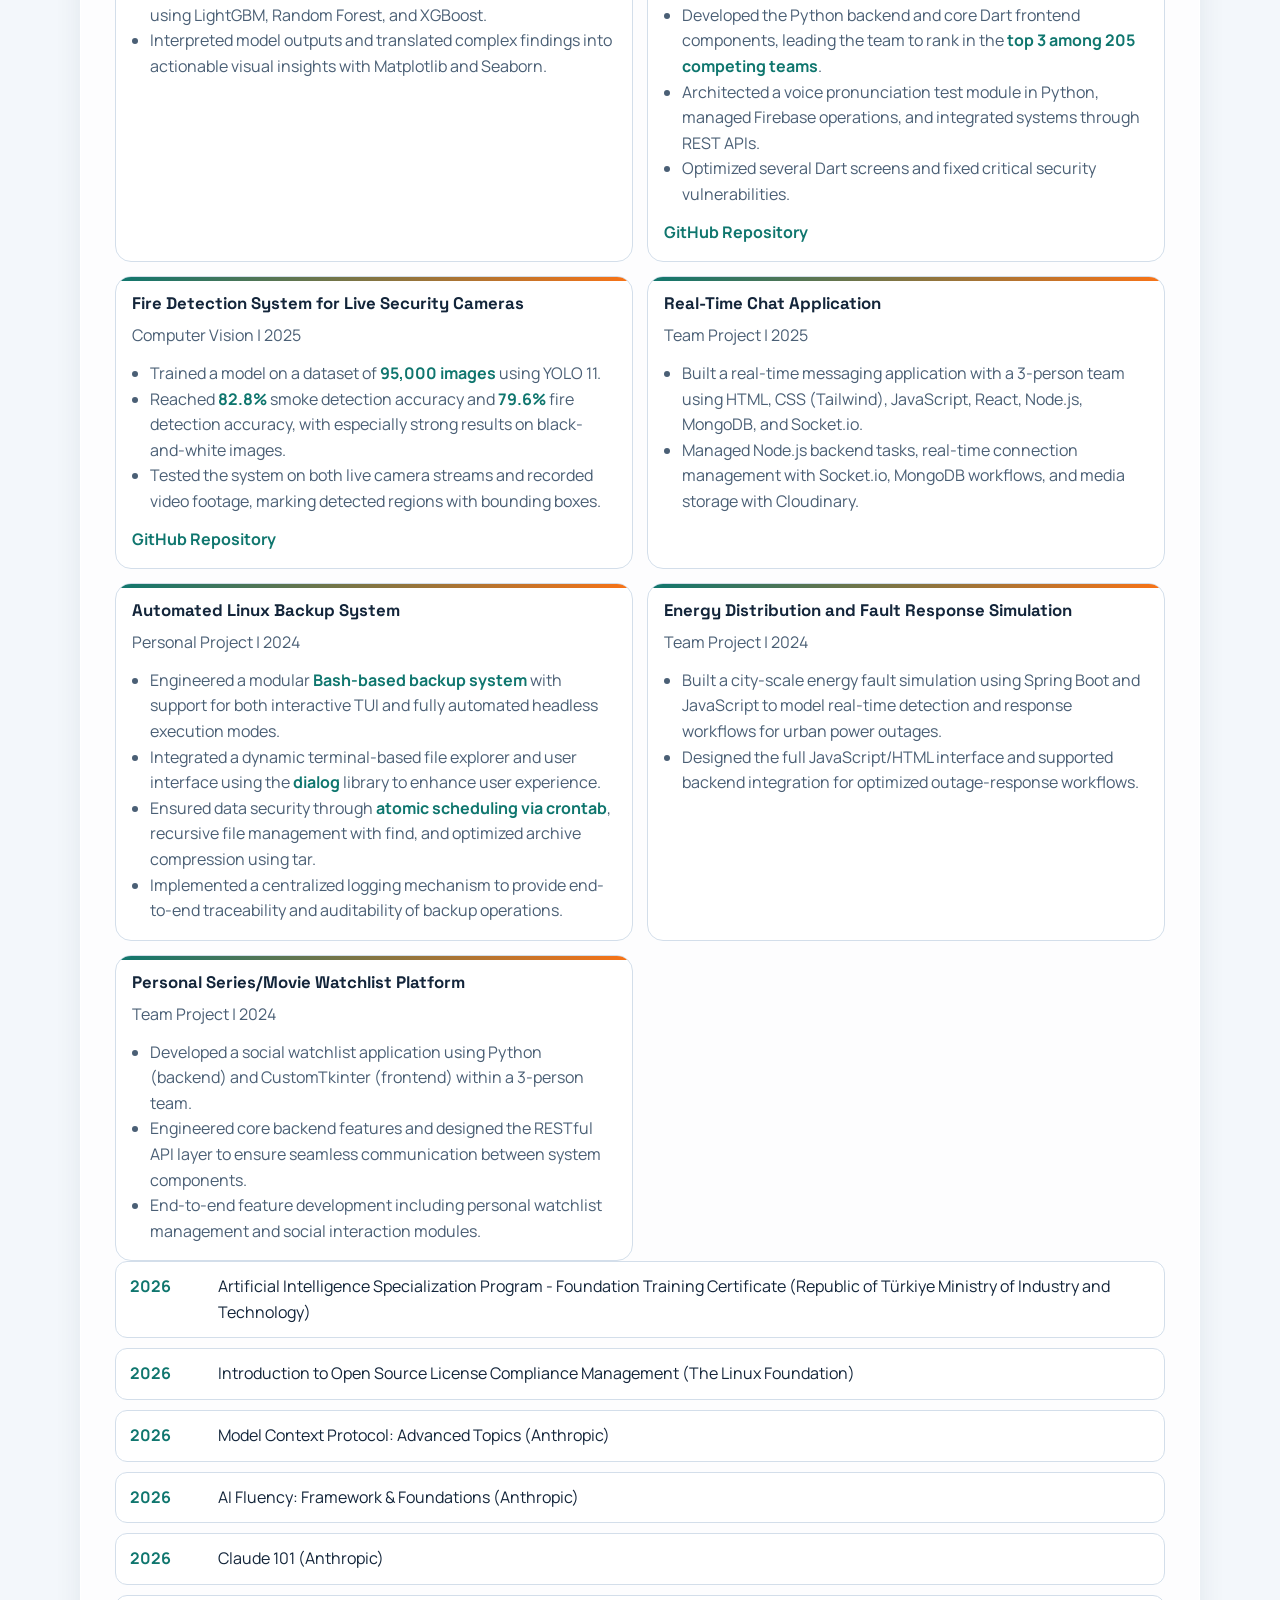
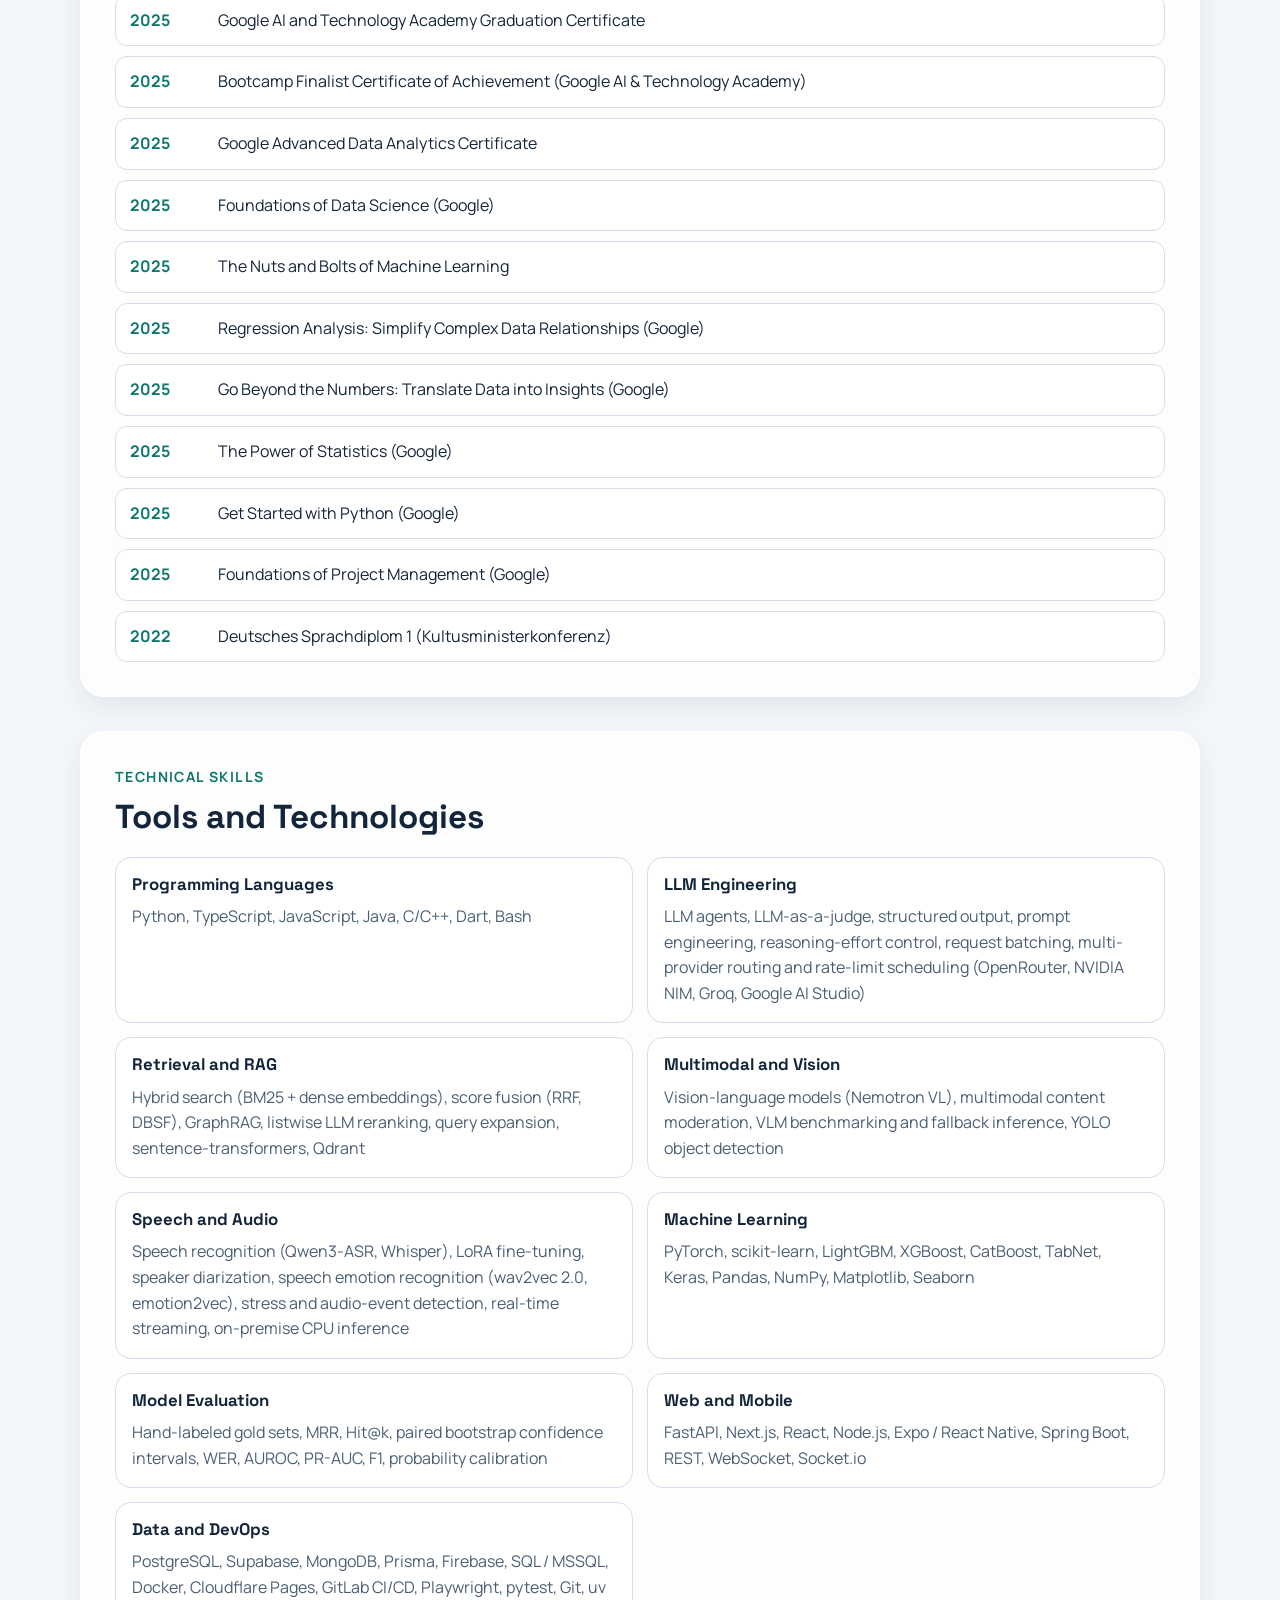
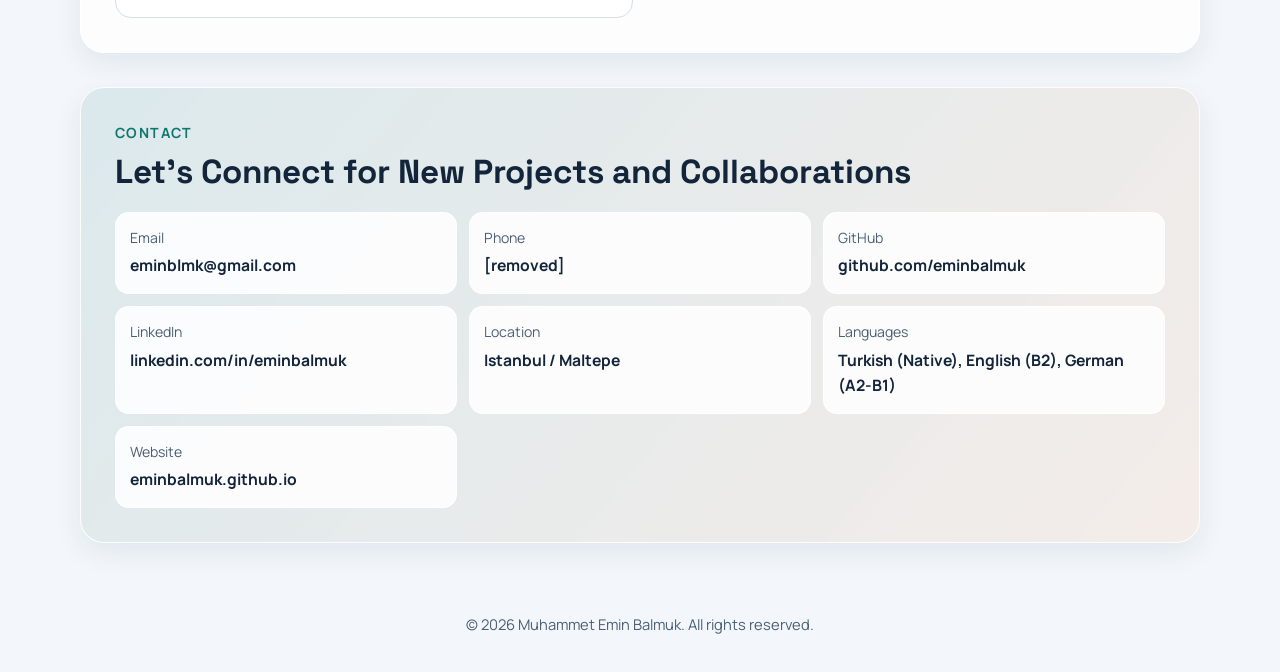
==== commit 7a273103: "update" ====
--- a/index.html
+++ b/index.html
@@ -1,325 +1,403 @@
-<!DOCTYPE html>
-<html lang="en">
-<head>
-  <meta charset="UTF-8">
-  <meta name="viewport" content="width=device-width, initial-scale=1.0">
-  <meta name="description" content="Muhammet Emin Balmuk - Data Science, AI, and software engineering portfolio.">
-  <title>Muhammet Emin Balmuk | Portfolio</title>
-  <link rel="preconnect" href="https://fonts.googleapis.com">
-  <link rel="preconnect" href="https://fonts.gstatic.com" crossorigin>
-  <link href="https://fonts.googleapis.com/css2?family=Manrope:wght@400;500;600;700&family=Space+Grotesk:wght@500;700&display=swap" rel="stylesheet">
-  <link rel="stylesheet" href="styles/style.css?v=20260305-4">
-</head>
-<body>
-  <div class="page-bg" aria-hidden="true"></div>
-  <header class="site-header">
-    <a class="brand" href="index.html" aria-label="Home">
-      <span class="brand-avatar" aria-hidden="true">
-        <img src="images/profil.jpg" alt="Muhammet Emin Balmuk">
-      </span>
-      <span class="brand-name">Muhammet Emin Balmuk</span>
-    </a>
-    <button class="nav-toggle" type="button" aria-label="Toggle menu" aria-expanded="false" aria-controls="site-nav">
-      <span></span>
-      <span></span>
-      <span></span>
-    </button>
-    <nav class="site-nav" id="site-nav" aria-label="Main Navigation">
-      <a class="active" href="index.html">Home</a>
-      <a href="about.html">About</a>
-      <a href="#experience">Experience</a>
-      <a href="#projects">Projects</a>
-      <a href="#contact">Contact</a>
-    </nav>
-    <button class="lang-toggle" type="button" aria-label="Switch language" title="Switch language"><span class="lang-flag" aria-hidden="true"></span><span class="lang-code">EN</span></button>
-  </header>
-  <main>
-    <section class="hero reveal">
-      <p class="eyebrow">Computer Engineering Student | Data Science & AI</p>
-      <h1>Muhammet Emin Balmuk</h1>
-      <p class="lead">
-        I'm a third-year Computer Engineering student at Marmara University. After completing an intensive
-        8-month Data Science program at Google AI & Technology Academy, I started focusing on practical AI
-        and analytics projects where model quality, reliable data flow, and measurable impact all matter.
-      </p>
-      <div class="cta-row">
-        <a class="btn btn-primary" href="#projects">View Projects</a>
-        <a class="btn btn-ghost" href="about.html">About Me</a>
-      </div>
-      <ul class="quick-stats">
-        <li>
-          <strong>Google AI Academy Program</strong>
-          <span>Actively worked on modeling, analysis, and project delivery processes during an 8-month Data Science trainee program between December 2024 and August 2025</span>
-        </li>
-        <li>
-          <strong>Bootcamp Finalist Achievement</strong>
-          <span>Ranked in the top 3 teams among 205 with our AI-integrated health application</span>
-        </li>
-        <li>
-          <strong>Large-Scale Datathon Delivery</strong>
-          <span>Developed high-accuracy prediction workflows on a new 56,000-row dataset following extensive data analysis on 210,000 rows</span>
-        </li>
-        <li>
-          <strong>Real-Time Crypto Infrastructure</strong>
-          <span>Developed a crypto screening architecture that scans 200+ assets in under 2 minutes, generates signals, and monitors active trades</span>
-        </li>
-      </ul>
-    </section>
-    <section id="experience" class="section reveal">
-      <div class="section-head">
-        <p class="eyebrow">Experience</p>
-        <h2>Academy, Community, and Program Experience</h2>
-      </div>
-      <div class="timeline">
-        <article class="role-card">
-          <div class="role-head">
-            <div class="role-logo-box">
-              <img src="images/yzta.png" alt="Google AI and Technology Academy">
-            </div>
-            <div class="role-meta">
-              <p class="timeline-date">December 2024 - August 2025</p>
-              <h3>Google AI and Technology Academy</h3>
-              <p class="role-title">Data Science Trainee</p>
-            </div>
-          </div>
-          <p>
-            Worked on data science, statistics, and machine learning workflows, focusing particularly on
-            model validation and producing interpretable outputs for business units. Took responsibility for
-            executing projects with high-volume data analysis, model experimentation, and delivery focus
-            under quality-time pressure during Datathon and bootcamp processes.
-          </p>
-        </article>
-        <article class="role-card">
-          <div class="role-head">
-            <div class="role-logo-box">
-              <img src="images/shell.png" alt="Shell">
-            </div>
-            <div class="role-meta">
-              <p class="timeline-date">February 2026 - Present</p>
-              <h3>Shell <span class="role-subbrand">Future Talent</span></h3>
-              <p class="role-title">ILERIDE Program | Trainee</p>
-            </div>
-          </div>
-          <p>
-            Participating in an ongoing development-focused program centered on structured thinking,
-            problem framing, and professional business perspectives. Applying takeaways from sessions and
-            activities to better understand how corporate teams approach decision-making and problem solving.
-          </p>
-        </article>
-        <article class="role-card">
-          <div class="role-head">
-            <div class="role-logo-box">
-              <img src="images/gdg.png" alt="GDG Marmara">
-            </div>
-            <div class="role-meta">
-              <p class="timeline-date">January 2026 - Present</p>
-              <h3>GDG Marmara</h3>
-              <p class="role-title">Project Developer Team - Core Member</p>
-            </div>
-          </div>
-          <p>
-            Contributing to community-focused project development processes as a core team member through
-            scope planning, coordination, and production of sustainable technical outputs. This structure
-            strengthens both my engineering depth and intra-team execution discipline.
-          </p>
-        </article>
-      </div>
-    </section>
-    <section id="projects" class="section reveal">
-      <div class="section-head">
-        <p class="eyebrow">Portfolio</p>
-        <h2>Featured Projects</h2>
-      </div>
-      <div class="project-grid">
-        <article class="project-card">
-          <h3>Crypto Analysis and Trading Bot</h3>
-          <p>Python-based high-performance algorithmic trading engine that scans 200+ assets in under 2 minutes.</p>
-          <ul>
-            <li>Strategy architecture focused on 66% win rate and 1:2.5 risk-reward profile</li>
-            <li>Automated ML pipeline with LightGBM, CatBoost, and TabNet</li>
-            <li>Custom labeling workflow with Google Sheets API and MongoDB logging infrastructure</li>
-          </ul>
-        </article>
-        <article class="project-card">
-          <h3>Credit Card Fraud Detection Pipeline</h3>
-          <p>
-            Production-ready machine learning pipeline for fraud detection using a dataset of 1.04M+ transactions.
-          </p>
-          <ul>
-            <li>Implemented leakage-free feature engineering using point-in-time calculations (velocity, behavioral patterns)</li>
-            <li>Optimized LightGBM, XGBoost, CatBoost, and Random Forest, achieving 0.925 PR-AUC and 0.85 F1-Score</li>
-            <li>Addressed extreme class imbalance (0.58% fraud) by prioritizing Precision-Recall AUC optimization</li>
-          </ul>
-          <a href="https://github.com/eminbalmuk/fraud-detection-ml" target="_blank" rel="noopener noreferrer" class="project-link">GitHub Hub Repository</a>
-        </article>
-        <article class="project-card">          <h3>Unsolved: AI-Driven Problem Discovery Platform</h3>
-          <p>Automated research pipeline that scrapes customer signals to identify unaddressed needs and market gaps.</p>
-          <ul>
-            <li>Engineered with Next.js 16 and TypeScript, scraping real-time data from Reddit and App Store RSS</li>
-            <li>Analyzes text signals using keyword-based NLP to quantify Pain Intensity and Willingness to Pay</li>
-            <li>Generates structured product strategy reports with AI Analysis Engine for market gaps</li>
-          </ul>
-          <a href="https://github.com/eminbalmuk/Unsolved-AI" target="_blank" rel="noopener noreferrer" class="project-link">GitHub Repository</a>
-        </article>
-        <article class="project-card">          <h3>TaskFlow Collaborative Kanban Platform</h3>
-          <p>
-            Full-stack Kanban board application built for practical team task management with responsive collaboration flows.
-          </p>Kanban Platform</h3>
-          <p>
-            Full-stack Kanban application developed to make daily work tracking more organized and useful for teams.
-          </p>
-          <ul>
-            <li>Developed end-to-end using Next.js, React, TypeScript, Prisma, and PostgreSQL</li>
-            <li>Designed drag-and-drop board experience, due dates, multi-assignee tasks, and mobile-friendly usage flows</li>
-            <li>Established role-based collaboration structure with board sharing, viewer/editor permissions, and access-aware interface protection</li>
-          </ul>
-          <a href="https://github.com/eminbalmuk/taskflow-kanban" target="_blank" rel="noopener noreferrer" class="project-link">GitHub Repository</a>
-        </article>
-          <a href="https://github.com/eminbalmuk/taskflow-kanban" target="_blank" rel="noopener noreferrer" class="project-link">GitHub Repository</a>
-        </article>
-          <h3>Datathon Competition</h3>
-          <p>
-            Team-based data analysis, visualization, and price prediction during Google AI & Technology
-            Academy Datathon.
-          </p>
-          <ul>
-            <li>Insight extraction on a 210,000-row dataset using Matplotlib and Seaborn</li>
-            <li>Model experimentation with LightGBM, Random Forest, and XGBoost</li>
-            <li>High-accuracy forecasting on a new 56,000-row evaluation dataset</li>
-          </ul>
-        </article>
-        <article class="project-card">
-          <h3>AI-Integrated Health App</h3>
-          <p>
-            Mobile app for pre-diagnosis support in cognitive disorders such as hyperactivity,
-            dementia, and autism, developed in a 5-person team.
-          </pMobile application offering pre-diagnosis support for hyperactivity, dementia, and autism.</p>
-          <ul>
-            <li>Bootcamp project ranked in the top 3 among 205 teams</li>
-            <li>Python backend, Dart frontend, Firebase and REST API integration</li>
-            <li>Application backend, Voice pronunciation module, and security improvement
-        <article class="project-card">
-          <h3>Real-Time Fire Detection System</h3>
-          <p>
-            YOLO11-based real-time fire and smoke detection system trained on a 95,000-image dataset.
-          </p>
-          <ul>
-            <li>82.8% smoke detection and 79.6% fire detection accuracy</li>
-            <li>Runs on both live feed and recorded video with bounding-box visualization</li>
-            <YOLO11-based real-time fire and smoke detection system trained on 95,000 images.</p>
-          <ul>
-            <li>82.8% smoke and 79.6% fire detection accuracy</li>
-            <li>Bounding-box visualization on live and recorded video</li>
-            <li>Strong detection performance on black-and-white images</li>
-          </ul>
-          <a href="https://github.com/eminbalmuk/yolo-fire-and-smoke-detection" target="_blank" rel="noopener noreferrer" class="project-link">GitHub Repository</a>
-        </article>
-          </p>
-          <ul>
-            <li>Integrated a dynamic terminal-based file explorer and user interface using the dialog library</li>
-            <li>Ensured data security through atomic scheduling via crontab and recursive file management with find</li>
-            <li>Implemented centralized logging to provide end-to-end traceability and auditability</li>
-          </ul>
-        </article>
-        <article class="project-card">
-          <h3>Real-Time Chat Application</h3>
-          <p>
-            Team project delivering a real-time messaging platform. I handled Node.js backend development
-            and Socket.io connection orchestration.
-          </p>
-          <ul>
-            <li>Built with React, Node.js, MongoDB, and Socket.io</li>
-            <li>Media storage integration with Cloudinary</li>
-            <li>Scalable real-time session and event management approach</li>
-          </uInstant messaging application developed within the scope of a team project.</p>
-          <ul>
-            <li>React, Node.js, MongoDB, and Socket.io architecture</li>
-            <li>Cloudinary media storage integration</li>
-            <li>Scalable real-time connection management</li>
-          </ul>
-        </article>
-        <article class="project-card">
-          <h3>Energy Fault Response Simulation</h3>
-          <p>Simulation of fault detection and intervention processes for potential energy outages in Istanbul.</p>
-          <ul>
-            <li>Developed with a 4-person team using Java (Spring Boot), JavaScript, and HTML</li>
-            <li>End-to-end interface design and backend integration support</li>
-            <li>Outage modeling with data structures and algorithms</li>
-          </ul>
-        </article>
-        <article class="project-card">
-          <h3>Series/Movie Watchlist Platform</h3>
-          <p>Desktop application focused on personal watchlist management and social interaction.</p>
-          <ul>
-            <li>User-friendly interface developed using Python and CustomTkinter</li>
-            <li>Data communication with a RESTful API layer between components</li>
-            <li>End-to-end feature development within a 3-person team</li>
-          </ul>
-        </article>
-      </div>
-      <ul class="certificate-list">
-        <li><span>2026</span>Artificial Intelligence Specialization Program - Foundation Training Certificate (Republic of Turkiye Ministry of Industry and Technology)</li>
-        <li><span>2026</span>Introduction to Open Source License Compliance Management (The Linux Foundation)</li>
-        <li><span>2026</span>Model Context Protocol: Advanced Topics (Anthropic)</li>
-        <li><span>2026</span>AI Fluency: Framework &amp; Foundations (Anthropic)</li>
-        <li><span>2026</span>Claude 101 (Anthropic)</li>
-        <li><span>2025</span>Google AI and Technology Academy Graduation Certificate</li>
-        <li><span>2025</span>Bootcamp Finalist Certificate of Achievement (Google AI & Technology Academy)</li>
-        <li><span>2025</span>Google Advanced Data Analytics (Coursera)</li>
-        <li><span>2025</span>Foundations of Data Science (Google)</li>
-        <li><span>2025</span>The Nuts and Bolts of Machine Learning (Google)</li>
-        <li><span>2025</span>Regression Analysis: Simplify Complex Data Relationships (Google)</li>
-        <li><span>2025</span>Go Beyond the Numbers: Translate Data into Insights (Google)</li>
-        <li><span>2025</span>The Power of Statistics (Google)</li>
-        <li><span>2025</span>Get Started with Python (Google)</li>
-        <li><span>2025</span>Foundations of Project Management (Google)</li>
-        <li><span>2022</span>Deutsches Sprachdiplom 1 - Kultusministerkonferenz</li>
-      </ul>
-    </section>
-    <section id="contact" class="section contact reveal">
-      <div class="section-head">
-        <p class="eyebrow">Contact</p>
-        <h2>Let Us Connect for New Projects and Collaborations</h2>
-      </div>
-      <div class="contact-grid">
-        <a class="contact-item" href="mailto:eminblmk@gmail.com">
-          <span>Email</span>
-          <strong>eminblmk@gmail.com</strong>
-        </a>
-        <a class="contact-item" href="tel:+905333656944">
-          <span>Phone</span>
-          <strong>+90 533 365 69 44</strong>
-        </a>
-        <a class="contact-item" href="https://github.com/eminbalmuk" target="_blank" rel="noopener noreferrer">
-          <span>GitHub</span>
-          <strong>github.com/eminbalmuk</strong>
-        </a>
-        <a class="contact-item" href="https://www.linkedin.com/in/eminbalmuk/" target="_blank" rel="noopener noreferrer">
-          <span>LinkedIn</span>
-          <strong>linkedin.com/in/eminbalmuk</strong>
-        </a>
-        <div class="contact-item">
-          <span>Location</span>
-          <strong>Istanbul / Maltepe</strong>
-        </div>
-        <div class="contact-item">
-          <span>Languages</span>
-          <strong>Turkish (Native), English (B2), German (A2)</strong>
-        </div>
-        <a class="contact-item" href="https://eminbalmuk.github.io" target="_blank" rel="noopener noreferrer">
-          <span>Website</span>
-          <strong>eminbalmuk.github.io</strong>
-        </a>
-      </div>
-    </section>
-  </main>
-  <footer class="site-footer">
-    <p>&copy; 2026 Muhammet Emin Balmuk. All rights reserved.</p>
-  </footer>
-  <button class="to-top" type="button" aria-label="Back to top">Top</button>
-  <script src="scripts/language.js?v=20260305-4" defer></script>
-  <script src="scripts/main.js?v=20260305-4" defer></script>
-</body>
-</html>
-
-
+<!DOCTYPE html>
+<html lang="en">
+<head>
+  <meta charset="UTF-8">
+  <meta name="viewport" content="width=device-width, initial-scale=1.0">
+  <meta name="description" content="Muhammet Emin Balmuk - Computer Engineering student, Co-founder & CTO of Giyiver, AI Engineering Intern at Orion Innovation.">
+  <title>Muhammet Emin Balmuk | Portfolio</title>
+  <link rel="preconnect" href="https://fonts.googleapis.com">
+  <link rel="preconnect" href="https://fonts.gstatic.com" crossorigin>
+  <link href="https://fonts.googleapis.com/css2?family=Manrope:wght@400;500;600;700&family=Space+Grotesk:wght@500;700&display=swap" rel="stylesheet">
+  <link rel="stylesheet" href="styles/style.css?v=20261109-1">
+</head>
+<body>
+  <div class="page-bg" aria-hidden="true"></div>
+  <header class="site-header">
+    <a class="brand" href="index.html" aria-label="Home">
+      <span class="brand-avatar" aria-hidden="true">
+        <img src="images/profil.jpeg" alt="Muhammet Emin Balmuk">
+      </span>
+      <span class="brand-name">Muhammet Emin Balmuk</span>
+    </a>
+    <button class="nav-toggle" type="button" aria-label="Toggle menu" aria-expanded="false" aria-controls="site-nav">
+      <span></span>
+      <span></span>
+      <span></span>
+    </button>
+    <nav class="site-nav" id="site-nav" aria-label="Main Navigation">
+      <a class="active" href="index.html">Home</a>
+      <a href="about.html">About</a>
+      <a href="#experience">Experience</a>
+      <a href="#projects">Projects</a>
+      <a href="#contact">Contact</a>
+    </nav>
+    <button class="lang-toggle" type="button" aria-label="Switch language" title="Switch language"><span class="lang-flag" aria-hidden="true"></span><span class="lang-code">EN</span></button>
+  </header>
+  <main>
+    <section class="hero reveal">
+      <p class="eyebrow">Computer Engineering Student | AI Engineering</p>
+      <h1>Muhammet Emin Balmuk</h1>
+      <p class="lead">
+        I'm a Computer Engineering student at Marmara University, Co-founder &amp; CTO of Giyiver (a clothing-swap
+        startup backed by investment received through Shell ILERIDE) and an AI Engineering Intern at Orion Innovation,
+        where I build LLM, vision-language, retrieval and speech AI systems. I enjoy turning models into reliable,
+        measurable products.
+      </p>
+      <div class="cta-row">
+        <a class="btn btn-primary" href="#projects">View Projects</a>
+        <a class="btn btn-ghost" href="about.html">About Me</a>
+      </div>
+      <ul class="quick-stats">
+        <li>
+          <strong>Giyiver: Live Product</strong>
+          <span>Clothing-swap marketplace live at giyiverr.com, with investment received through Shell ILERIDE. I am responsible for the entire technical side in a team of 7.</span>
+        </li>
+        <li>
+          <strong>Retrieval Benchmarks at Orion</strong>
+          <span>Benchmarked 20+ LLMs and 10+ embedding models, reaching MRR 0.71 (requirement-to-test) and Hit@5 97.5% (test-to-code)</span>
+        </li>
+        <li>
+          <strong>Real-Time Speech AI</strong>
+          <span>On-premise pipeline for live emergency calls: 6.3% WER on clean speech, 86% emotion accuracy, first words on screen in about 2 s</span>
+        </li>
+        <li>
+          <strong>Bootcamp Top 3</strong>
+          <span>Finished 3rd among 205 teams with our AI-integrated health application at Google AI &amp; Technology Academy</span>
+        </li>
+      </ul>
+    </section>
+    <section id="experience" class="section reveal">
+      <div class="section-head">
+        <p class="eyebrow">Experience</p>
+        <h2>Startup, Industry, Academy, and Community</h2>
+      </div>
+      <div class="timeline">
+        <article class="role-card">
+          <div class="role-head">
+            <div class="role-logo-box">
+              <img src="images/giyiver.png" alt="Giyiver">
+            </div>
+            <div class="role-meta">
+              <p class="timeline-date">June 2026 - Present</p>
+              <h3>Giyiver</h3>
+              <p class="role-title">Co-founder &amp; CTO</p>
+            </div>
+          </div>
+          <p>
+            Turkish clothing-swap marketplace (barter, donation, points) live at <a href="https://giyiverr.com" target="_blank" rel="noopener noreferrer">giyiverr.com</a>. Backed by investment received through Shell ILERIDE. We are a team of 7, and I am responsible for the entire technical side of the project: web, mobile, backend, infrastructure, AI, security and testing.
+          </p>
+          <ul>
+            <li><strong>AI listing autofill:</strong> a vision-language model (NVIDIA NIM, <span class="metric">Nemotron 3.5 Super VL</span>) turns uploaded photos into title, category, colour, condition and description; images are downscaled client-side and sent as validated base64, so nothing is stored before publishing.</li>
+            <li><strong>Model selection and hedged inference:</strong> benchmarked candidate VLMs on real listing photos, dropped unreliable ones, disabled reasoning mode for <span class="metric">2-10 s</span> typical latency, and added a fallback model that races the primary after 12 s (first valid answer wins, the loser is cancelled).</li>
+            <li><strong>Multimodal moderation:</strong> one VLM call checks all photos and text of a listing (real clothing, same item in every photo, consistent description); free text also passes a local profanity filter and an AI check, built to fail open and backed by database triggers.</li>
+            <li><strong>Verified-image tokens:</strong> HMAC-signed, user-bound tokens carry SHA-256 digests of the analysed images; at publish time the server re-hashes the uploaded files and skips the second VLM call only if every digest matches, saving latency and cost without trusting the client.</li>
+            <li><strong>Platform:</strong> Next.js on Cloudflare Pages with edge functions, Supabase Postgres with row-level security (<span class="metric">57</span> migrations) and server-side points escrow, an Expo/React Native app, crawler-only rendering for SEO, and <span class="metric">570+</span> automated tests including SQL tests on a real Postgres engine.</li>
+          </ul>
+        </article>
+        <article class="role-card">
+          <div class="role-head">
+            <div class="role-logo-box">
+              <img src="images/orion.png" alt="Orion Innovation">
+            </div>
+            <div class="role-meta">
+              <p class="timeline-date">July 2026 - Present</p>
+              <h3>Orion Innovation</h3>
+              <p class="role-title">AI Engineering Intern</p>
+            </div>
+          </div>
+          <p>
+            Building LLM, retrieval and speech systems across three projects: <strong>SOSIS</strong> (Software product line Optimization for Safety-/mission-critical Industrial Systems, ITEA 4), an AI-driven test management platform; <strong>GENIUS</strong> (Generative AI for the Software Development Life Cycle), LLM-based requirement extraction; and <strong>CLEAR</strong> (Call Listener Emergency Audio Recognition), real-time audio intelligence for emergency call centers.
+          </p>
+          <ul>
+            <li><strong>SOSIS:</strong> Designed a hybrid retrieval pipeline (dense embeddings + BM25, reciprocal rank fusion, GraphRAG) with optional listwise <span class="metric">LLM reranking</span> that links requirements, tests and source code automatically.</li>
+            <li>Benchmarked <span class="metric">20+ LLMs</span> across 5 providers and <span class="metric">10+ embedding models</span> on hand-labeled gold sets with paired bootstrap confidence intervals, reaching <span class="metric">MRR 0.71</span> (requirement-to-test) and <span class="metric">Hit@5 97.5%</span> (test-to-code); wrote the study up as a research paper.</li>
+            <li>Built an LLM pipeline that turns requirements into runnable Playwright tests, grounded with retrieved code, a graph-based page selector (page@3 <span class="metric">63% &rarr; 90%</span>) and a headless-browser probe of the live UI, plus checks that feed the model its own mistakes back before the first run.</li>
+            <li>Built LLM agents that adapt tests to a product variant, run them, repair failures from the run report and review the outcome (LLM-as-a-judge); mapped requirements to variants with a hybrid embedding scorer (<span class="metric">F1 0.74</span>).</li>
+            <li>Unified OpenRouter, NVIDIA NIM, Groq and Google AI Studio behind one client with provider routing, price caps and a token-per-minute scheduler.</li>
+            <li><strong>GENIUS:</strong> Optimized the multi-stage LLM requirement-extraction pipeline by batching zone classification, query expansion and rationale generation: LLM requests per document fell from <span class="metric">95 to 9</span> (zone classification <span class="metric">107 s &rarr; 3 s</span>, now well inside Groq's rate limit), and controlling reasoning effort on GLM 5.3 Flash halved token use (<span class="metric">336K &rarr; 165K</span>).</li>
+            <li>Evaluated the extracted requirements against a hand-written ground truth (<span class="metric">12 of 18</span> items matched fully, 6 partially, none missed), and integrated GENIUS into SOSIS so that its EARS/LESS requirements and labels (ISO 25010 quality dimension, actor, classification) feed test generation and variant mapping.</li>
+            <li><strong>CLEAR:</strong> Built a streaming pipeline that runs speech recognition (Qwen3-ASR with LoRA), speaker diarization, speech emotion, stress and audio-event models on live 911/112 calls, fully on-premise on CPU.</li>
+            <li>Trained calibrated accent classifiers on Whisper encoder features and combined emotion and stress signals for distress detection (<span class="metric">AUROC 0.87</span> vs 0.71 for stress alone).</li>
+            <li>Evaluated models on public benchmarks: <span class="metric">6.3%</span> WER on clean speech, <span class="metric">86%</span> emotion accuracy (vs <span class="metric">41%</span> for the earlier approach), first words appear on screen in about <span class="metric">2 s</span>.</li>
+          </ul>
+        </article>
+        <article class="role-card">
+          <div class="role-head">
+            <div class="role-logo-box">
+              <img src="images/gdg.png" alt="GDG Marmara">
+            </div>
+            <div class="role-meta">
+              <p class="timeline-date">January 2026 - Present</p>
+              <h3>GDG - Google Developer Group Marmara</h3>
+              <p class="role-title">AI Team Lead</p>
+            </div>
+          </div>
+          <ul>
+            <li>Lead the AI team at GDG Marmara, driving technical projects and developer-focused community activities.</li>
+            <li>Work with the team on project planning, product thinking and delivery for software projects and community events.</li>
+            <li>Help turn ideas into buildable projects while building coordination, ownership and community skills.</li>
+          </ul>
+        </article>
+        <article class="role-card">
+          <div class="role-head">
+            <div class="role-logo-box">
+              <img src="images/shell.png" alt="Shell">
+            </div>
+            <div class="role-meta">
+              <p class="timeline-date">February 2026 - June 2026</p>
+              <h3>Shell</h3>
+              <p class="role-title">ILERIDE Program | Trainee &amp; Startup Founder</p>
+            </div>
+          </div>
+          <ul>
+            <li>Took part in Shell's ILERIDE program, which focused on structured thinking, problem framing, communication and business skills.</li>
+            <li><strong>Giyiver</strong>, the startup I co-founded and lead as CTO, <span class="metric">received investment</span> through the program.</li>
+            <li>Used what I learned in the program for Giyiver's product and technical decisions, and to explain technical work to non-technical people.</li>
+          </ul>
+        </article>
+        <article class="role-card">
+          <div class="role-head">
+            <div class="role-logo-box">
+              <img src="images/yzta.png" alt="Google AI and Technology Academy">
+            </div>
+            <div class="role-meta">
+              <p class="timeline-date">December 2024 - August 2025</p>
+              <h3>Google AI and Technology Academy</h3>
+              <p class="role-title">Data Science Trainee</p>
+            </div>
+          </div>
+          <ul>
+            <li>Completed an intensive 8-month program in applied data science, machine learning and end-to-end project development.</li>
+            <li>Learned to work with real datasets, from analysis and statistics to model evaluation and turning results into insights, through coursework and team projects.</li>
+            <li>Took part in datathons and bootcamps, building models and working in teams under tight deadlines.</li>
+            <li>Helped build an AI-supported mobile app for preliminary dementia assessment during the bootcamp, finishing <span class="metric">3rd among 205 teams</span>.</li>
+          </ul>
+        </article>
+      </div>
+    </section>
+    <section id="projects" class="section reveal">
+      <div class="section-head">
+        <p class="eyebrow">Portfolio</p>
+        <h2>Featured Projects</h2>
+      </div>
+      <div class="project-grid">
+        <article class="project-card">
+          <h3>Credit Card Fraud Detection System</h3>
+          <p>Personal Project | 2026</p>
+          <ul>
+            <li>Developed a production-ready machine learning pipeline for fraud detection using a dataset of <span class="metric">1.04M+ transactions</span>.</li>
+            <li>Implemented <span class="metric">leakage-free feature engineering</span> using point-in-time calculations (velocity, behavioral patterns) to prevent future data leakage.</li>
+            <li>Optimized and compared LightGBM, XGBoost, CatBoost, and Random Forest models, achieving a <span class="metric">0.925 PR-AUC</span> and <span class="metric">0.85 F1-Score</span>.</li>
+            <li>Addressed extreme class imbalance (<span class="metric">0.58% fraud</span>) by prioritizing Precision-Recall AUC optimization to minimize false positives in a financial context.</li>
+            <li>Built automated diagnostic tools for data distribution analysis and model performance visualization using Pandas, Matplotlib, and Seaborn.</li>
+          </ul>
+          <a href="https://github.com/eminbalmuk/fraud-detection-ml" target="_blank" rel="noopener noreferrer">GitHub Repository</a>
+        </article>
+        <article class="project-card">
+          <h3>Unsolved: AI-Driven Problem Discovery Platform &amp; Automated Scraper</h3>
+          <p>Personal Project | 2026</p>
+          <ul>
+            <li>Built an automated research pipeline with <span class="metric">Next.js 16</span> and <span class="metric">TypeScript</span> that scrapes real-time customer signals from <span class="metric">Reddit API</span> and <span class="metric">App Store RSS</span> feeds to identify unaddressed needs and market gaps.</li>
+            <li>Developed a heuristic scoring engine that analyzes raw text signals using <span class="metric">keyword-based NLP</span> and sentiment weights to quantify <span class="metric">Pain Intensity</span>, <span class="metric">Frequency</span>, and <span class="metric">Willingness to Pay (WTP)</span>.</li>
+            <li>Built an ingestion layer with <span class="metric">deduplication logic</span> and <span class="metric">automatic categorization</span> (Bug, Feature Request, Experience Gap), transforming thousands of raw social signals into actionable product insights.</li>
+            <li>Added a persistence layer with <span class="metric">Prisma ORM</span> and <span class="metric">PostgreSQL</span>, featuring <span class="metric">upsert mechanisms</span> to maintain a synchronized &ldquo;Problem Store&rdquo; that tracks market trends and competitor gaps over time.</li>
+            <li>Integrated an <span class="metric">AI Analysis Engine</span> that utilizes custom prompt versioning to generate structured product strategy reports, including MVP steps, solution ideas, and risk assessments based on ingested market signals.</li>
+          </ul>
+          <a href="https://github.com/eminbalmuk/Unsolved-AI" target="_blank" rel="noopener noreferrer">GitHub Repository</a>
+        </article>
+        <article class="project-card">
+          <h3>TaskFlow Collaborative Kanban Platform</h3>
+          <p>Personal Project | 2026</p>
+          <ul>
+            <li>Built a full-stack Kanban board application with <span class="metric">Next.js</span>, <span class="metric">React</span>, <span class="metric">TypeScript</span>, <span class="metric">Prisma</span>, and <span class="metric">PostgreSQL</span>, focused on practical team task management.</li>
+            <li>Developed responsive dashboard and landing page flows, including drag-and-drop board interactions, due dates, multi-assignee task management, and mobile-friendly board navigation.</li>
+            <li>Implemented <span class="metric">role-based collaboration</span> features such as board sharing, viewer/editor permissions, self-leave flows for invited users, and access-aware UI/route protection.</li>
+            <li>Designed and maintained API routes, database schema migrations, and state management for real-time-feeling collaborative workflows across shared boards.</li>
+          </ul>
+          <a href="https://github.com/eminbalmuk/taskflow-kanban" target="_blank" rel="noopener noreferrer">GitHub Repository</a>
+        </article>
+        <article class="project-card">
+          <h3>Crypto Analysis and Trading Bot</h3>
+          <p>Personal Project | 2025</p>
+          <ul>
+            <li>Built a Python trading bot based on custom quantitative strategies.</li>
+            <li>Designed an architecture that screens <span class="metric">200+ crypto assets</span> in about <span class="metric">2 minutes</span> and reached a <span class="metric">66% success rate</span> with a <span class="metric">1:2.5 risk-reward ratio</span> in a real-time Telegram signal system.</li>
+            <li>Evaluated LightGBM, CatBoost, and TabNet during R&amp;D, then refactored the live system into a custom strategy-based architecture to reduce latency.</li>
+            <li>Processed high-volume market data with NumPy and Pandas and maintained trade logs and historical records in MongoDB.</li>
+            <li>Automated 24/7 trade lifecycle tracking through an additional &ldquo;Crypto Signal Tracker&rdquo; bot.</li>
+          </ul>
+        </article>
+        <article class="project-card">
+          <h3>Datathon Competition</h3>
+          <p>Google AI and Technology Academy | 2025</p>
+          <ul>
+            <li>Led the data analysis and visualization of a <span class="metric">210,000-row dataset</span> in a <span class="metric">4-person cross-functional team</span>.</li>
+            <li>Built price prediction models for a new <span class="metric">56,000-row dataset</span> using LightGBM, Random Forest, and XGBoost.</li>
+            <li>Interpreted model outputs and translated complex findings into actionable visual insights with Matplotlib and Seaborn.</li>
+          </ul>
+        </article>
+        <article class="project-card">
+          <h3>AI-Integrated Health Application</h3>
+          <p>Bootcamp Project | 2025</p>
+          <ul>
+            <li>Developed a mobile application with a <span class="metric">5-person team</span> for the preliminary assessment of cognitive conditions such as hyperactivity, dementia, and autism.</li>
+            <li>Developed the Python backend and core Dart frontend components, leading the team to rank in the <span class="metric">top 3 among 205 competing teams</span>.</li>
+            <li>Architected a voice pronunciation test module in Python, managed Firebase operations, and integrated systems through REST APIs.</li>
+            <li>Optimized several Dart screens and fixed critical security vulnerabilities.</li>
+          </ul>
+          <a href="https://github.com/BBBeyza/YZTA_YapayZeka_Grup-132" target="_blank" rel="noopener noreferrer">GitHub Repository</a>
+        </article>
+        <article class="project-card">
+          <h3>Fire Detection System for Live Security Cameras</h3>
+          <p>Computer Vision | 2025</p>
+          <ul>
+            <li>Trained a model on a dataset of <span class="metric">95,000 images</span> using YOLO 11.</li>
+            <li>Reached <span class="metric">82.8%</span> smoke detection accuracy and <span class="metric">79.6%</span> fire detection accuracy, with especially strong results on black-and-white images.</li>
+            <li>Tested the system on both live camera streams and recorded video footage, marking detected regions with bounding boxes.</li>
+          </ul>
+          <a href="https://github.com/eminbalmuk/yolo-fire-and-smoke-detection" target="_blank" rel="noopener noreferrer">GitHub Repository</a>
+        </article>
+        <article class="project-card">
+          <h3>Real-Time Chat Application</h3>
+          <p>Team Project | 2025</p>
+          <ul>
+            <li>Built a real-time messaging application with a 3-person team using HTML, CSS (Tailwind), JavaScript, React, Node.js, MongoDB, and Socket.io.</li>
+            <li>Managed Node.js backend tasks, real-time connection management with Socket.io, MongoDB workflows, and media storage with Cloudinary.</li>
+          </ul>
+        </article>
+        <article class="project-card">
+          <h3>Automated Linux Backup System</h3>
+          <p>Personal Project | 2024</p>
+          <ul>
+            <li>Engineered a modular <span class="metric">Bash-based backup system</span> with support for both interactive TUI and fully automated headless execution modes.</li>
+            <li>Integrated a dynamic terminal-based file explorer and user interface using the <span class="metric">dialog</span> library to enhance user experience.</li>
+            <li>Ensured data security through <span class="metric">atomic scheduling via crontab</span>, recursive file management with find, and optimized archive compression using tar.</li>
+            <li>Implemented a centralized logging mechanism to provide end-to-end traceability and auditability of backup operations.</li>
+          </ul>
+        </article>
+        <article class="project-card">
+          <h3>Energy Distribution and Fault Response Simulation</h3>
+          <p>Team Project | 2024</p>
+          <ul>
+            <li>Built a city-scale energy fault simulation using Spring Boot and JavaScript to model real-time detection and response workflows for urban power outages.</li>
+            <li>Designed the full JavaScript/HTML interface and supported backend integration for optimized outage-response workflows.</li>
+          </ul>
+        </article>
+        <article class="project-card">
+          <h3>Personal Series/Movie Watchlist Platform</h3>
+          <p>Team Project | 2024</p>
+          <ul>
+            <li>Developed a social watchlist application using Python (backend) and CustomTkinter (frontend) within a 3-person team.</li>
+            <li>Engineered core backend features and designed the RESTful API layer to ensure seamless communication between system components.</li>
+            <li>End-to-end feature development including personal watchlist management and social interaction modules.</li>
+          </ul>
+        </article>
+      </div>
+      <ul class="certificate-list">
+        <li><span>2026</span>Artificial Intelligence Specialization Program - Foundation Training Certificate (Republic of Türkiye Ministry of Industry and Technology)</li>
+        <li><span>2026</span>Introduction to Open Source License Compliance Management (The Linux Foundation)</li>
+        <li><span>2026</span>Model Context Protocol: Advanced Topics (Anthropic)</li>
+        <li><span>2026</span>AI Fluency: Framework &amp; Foundations (Anthropic)</li>
+        <li><span>2026</span>Claude 101 (Anthropic)</li>
+        <li><span>2025</span>Google AI and Technology Academy Graduation Certificate</li>
+        <li><span>2025</span>Bootcamp Finalist Certificate of Achievement (Google AI &amp; Technology Academy)</li>
+        <li><span>2025</span>Google Advanced Data Analytics Certificate</li>
+        <li><span>2025</span>Foundations of Data Science (Google)</li>
+        <li><span>2025</span>The Nuts and Bolts of Machine Learning</li>
+        <li><span>2025</span>Regression Analysis: Simplify Complex Data Relationships (Google)</li>
+        <li><span>2025</span>Go Beyond the Numbers: Translate Data into Insights (Google)</li>
+        <li><span>2025</span>The Power of Statistics (Google)</li>
+        <li><span>2025</span>Get Started with Python (Google)</li>
+        <li><span>2025</span>Foundations of Project Management (Google)</li>
+        <li><span>2022</span>Deutsches Sprachdiplom 1 (Kultusministerkonferenz)</li>
+      </ul>
+    </section>
+    <section id="skills" class="section reveal">
+      <div class="section-head">
+        <p class="eyebrow">Technical Skills</p>
+        <h2>Tools and Technologies</h2>
+      </div>
+      <div class="focus-grid">
+        <article>
+          <h3>Programming Languages</h3>
+          <p>Python, TypeScript, JavaScript, Java, C/C++, Dart, Bash</p>
+        </article>
+        <article>
+          <h3>LLM Engineering</h3>
+          <p>LLM agents, LLM-as-a-judge, structured output, prompt engineering, reasoning-effort control, request batching, multi-provider routing and rate-limit scheduling (OpenRouter, NVIDIA NIM, Groq, Google AI Studio)</p>
+        </article>
+        <article>
+          <h3>Retrieval and RAG</h3>
+          <p>Hybrid search (BM25 + dense embeddings), score fusion (RRF, DBSF), GraphRAG, listwise LLM reranking, query expansion, sentence-transformers, Qdrant</p>
+        </article>
+        <article>
+          <h3>Multimodal and Vision</h3>
+          <p>Vision-language models (Nemotron VL), multimodal content moderation, VLM benchmarking and fallback inference, YOLO object detection</p>
+        </article>
+        <article>
+          <h3>Speech and Audio</h3>
+          <p>Speech recognition (Qwen3-ASR, Whisper), LoRA fine-tuning, speaker diarization, speech emotion recognition (wav2vec 2.0, emotion2vec), stress and audio-event detection, real-time streaming, on-premise CPU inference</p>
+        </article>
+        <article>
+          <h3>Machine Learning</h3>
+          <p>PyTorch, scikit-learn, LightGBM, XGBoost, CatBoost, TabNet, Keras, Pandas, NumPy, Matplotlib, Seaborn</p>
+        </article>
+        <article>
+          <h3>Model Evaluation</h3>
+          <p>Hand-labeled gold sets, MRR, Hit@k, paired bootstrap confidence intervals, WER, AUROC, PR-AUC, F1, probability calibration</p>
+        </article>
+        <article>
+          <h3>Web and Mobile</h3>
+          <p>FastAPI, Next.js, React, Node.js, Expo / React Native, Spring Boot, REST, WebSocket, Socket.io</p>
+        </article>
+        <article>
+          <h3>Data and DevOps</h3>
+          <p>PostgreSQL, Supabase, MongoDB, Prisma, Firebase, SQL / MSSQL, Docker, Cloudflare Pages, GitLab CI/CD, Playwright, pytest, Git, uv</p>
+        </article>
+      </div>
+    </section>
+    <section id="contact" class="section contact reveal">
+      <div class="section-head">
+        <p class="eyebrow">Contact</p>
+        <h2>Let's Connect for New Projects and Collaborations</h2>
+      </div>
+      <div class="contact-grid">
+        <a class="contact-item" href="mailto:eminblmk@gmail.com">
+          <span>Email</span>
+          <strong>eminblmk@gmail.com</strong>
+        </a>
+        <a class="contact-item" href="#contact">
+          <span>Phone</span>
+          <strong>[removed]</strong>
+        </a>
+        <a class="contact-item" href="https://github.com/eminbalmuk" target="_blank" rel="noopener noreferrer">
+          <span>GitHub</span>
+          <strong>github.com/eminbalmuk</strong>
+        </a>
+        <a class="contact-item" href="https://www.linkedin.com/in/eminbalmuk/" target="_blank" rel="noopener noreferrer">
+          <span>LinkedIn</span>
+          <strong>linkedin.com/in/eminbalmuk</strong>
+        </a>
+        <div class="contact-item">
+          <span>Location</span>
+          <strong>Istanbul / Maltepe</strong>
+        </div>
+        <div class="contact-item">
+          <span>Languages</span>
+          <strong>Turkish (Native), English (B2), German (A2-B1)</strong>
+        </div>
+        <a class="contact-item" href="https://eminbalmuk.github.io" target="_blank" rel="noopener noreferrer">
+          <span>Website</span>
+          <strong>eminbalmuk.github.io</strong>
+        </a>
+      </div>
+    </section>
+  </main>
+  <footer class="site-footer">
+    <p>&copy; 2026 Muhammet Emin Balmuk. All rights reserved.</p>
+  </footer>
+  <button class="to-top" type="button" aria-label="Back to top">Top</button>
+  <script src="scripts/language.js?v=20261109-1" defer></script>
+  <script src="scripts/main.js?v=20261109-1" defer></script>
+</body>
+</html>
--- a/styles/style.css
+++ b/styles/style.css
@@ -796,3 +796,23 @@
     transform: none;
   }
 }
+
+.role-card ul {
+  margin: 12px 0 0;
+  padding-left: 18px;
+  color: var(--muted);
+}
+
+.role-card li + li {
+  margin-top: 6px;
+}
+
+.role-card a {
+  color: var(--accent);
+  font-weight: 700;
+}
+
+.metric {
+  color: var(--accent);
+  font-weight: 700;
+}
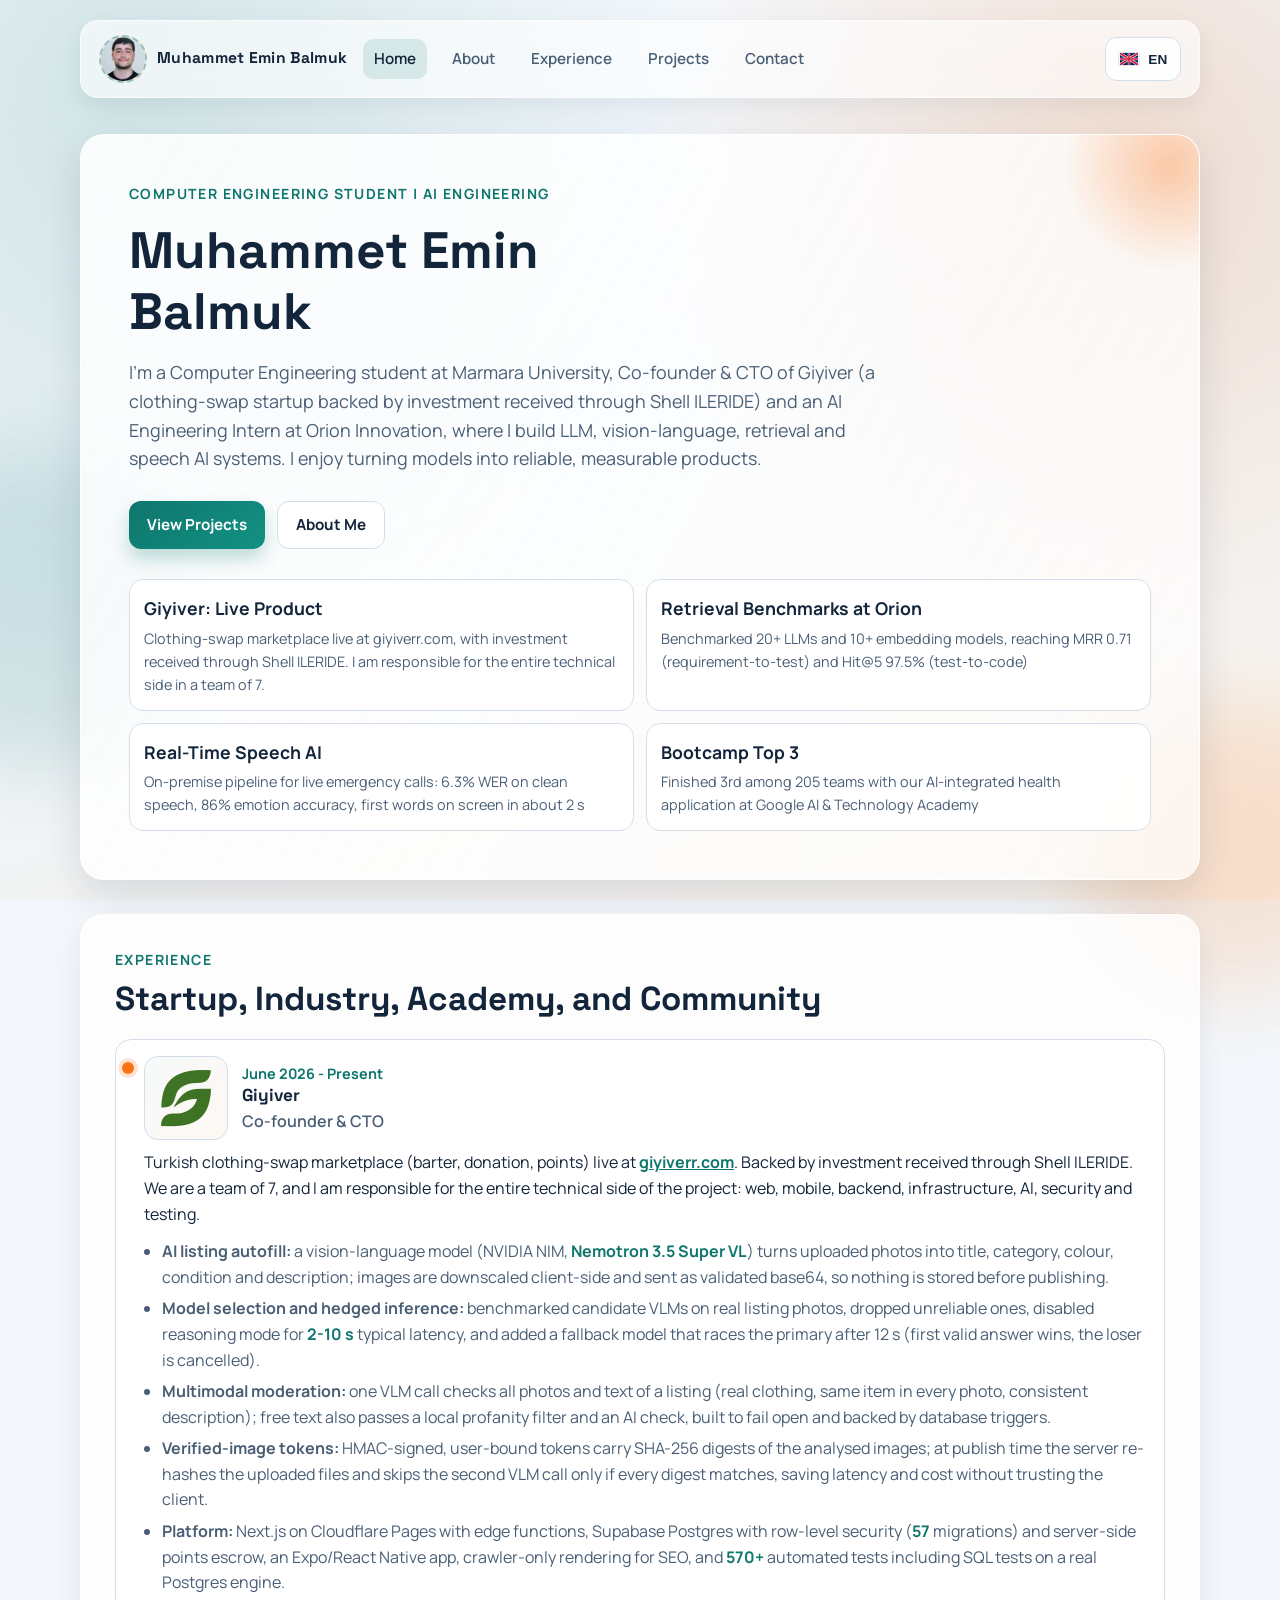
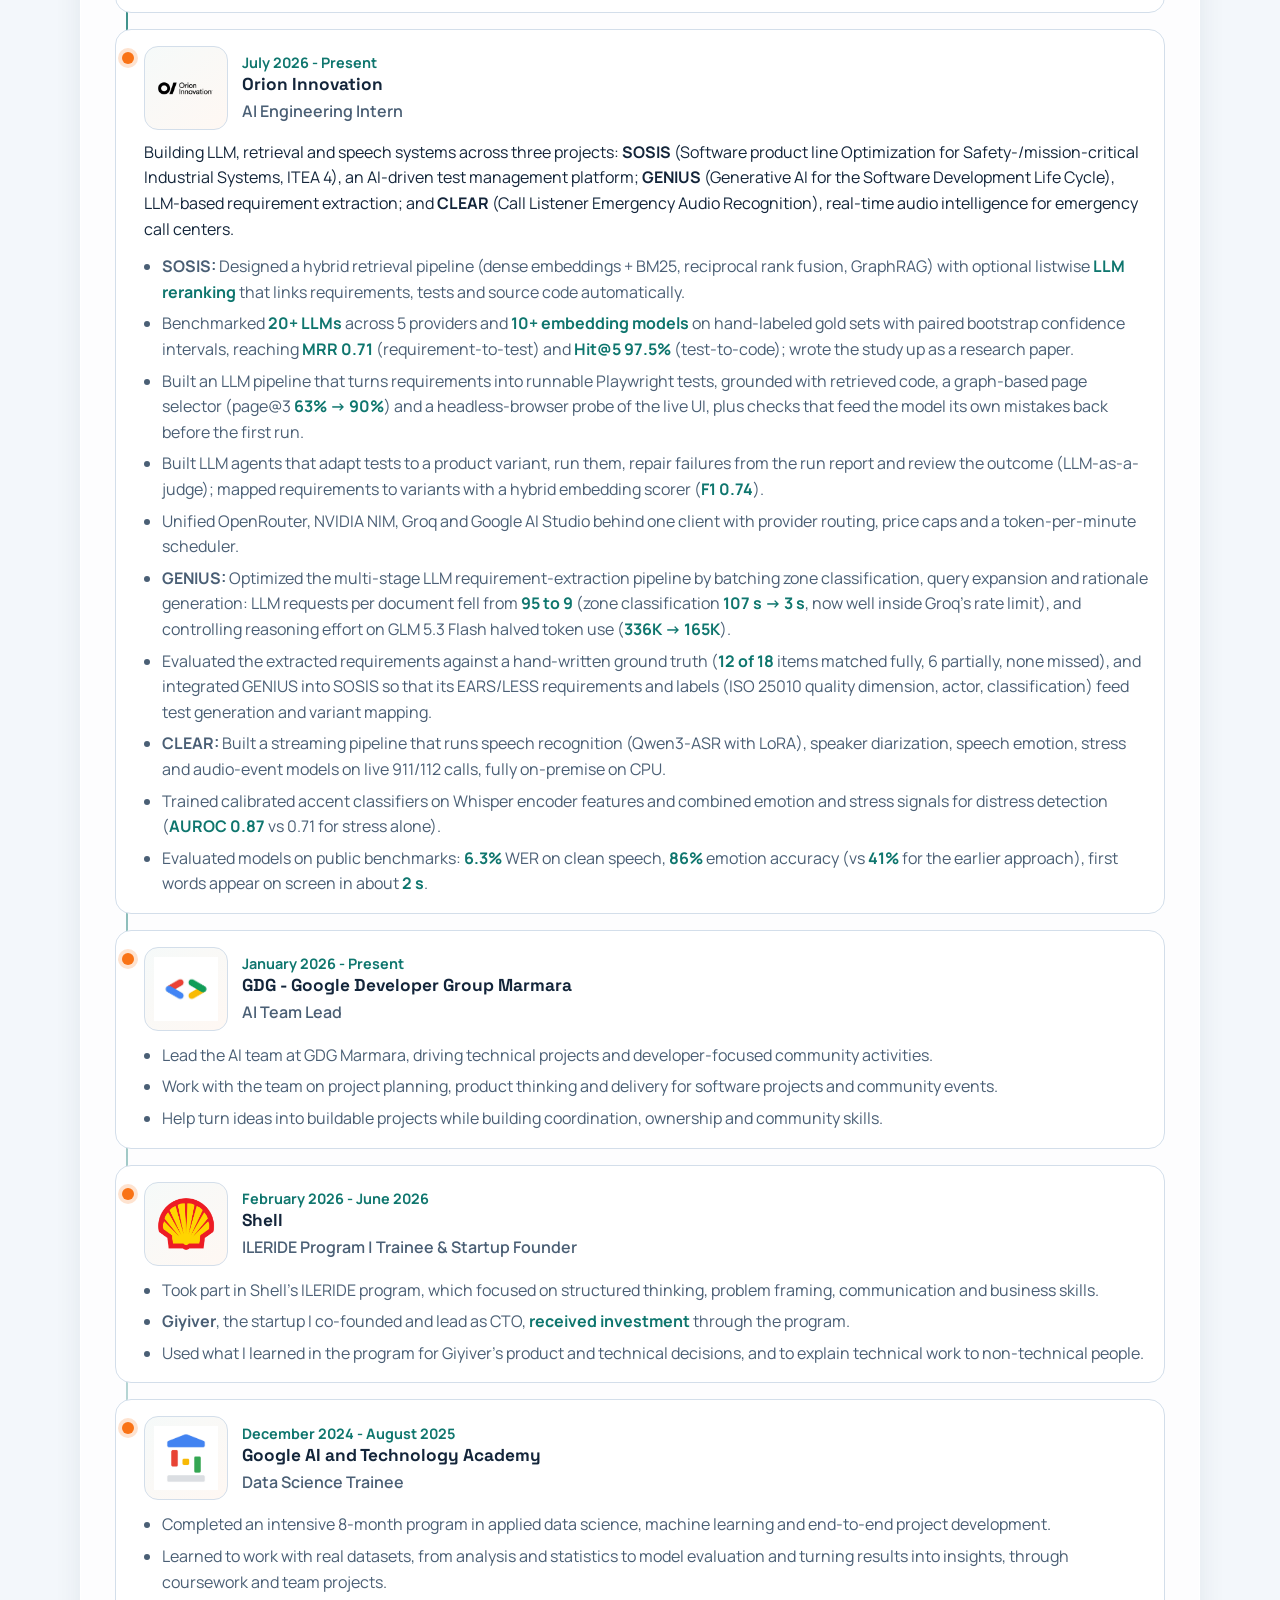
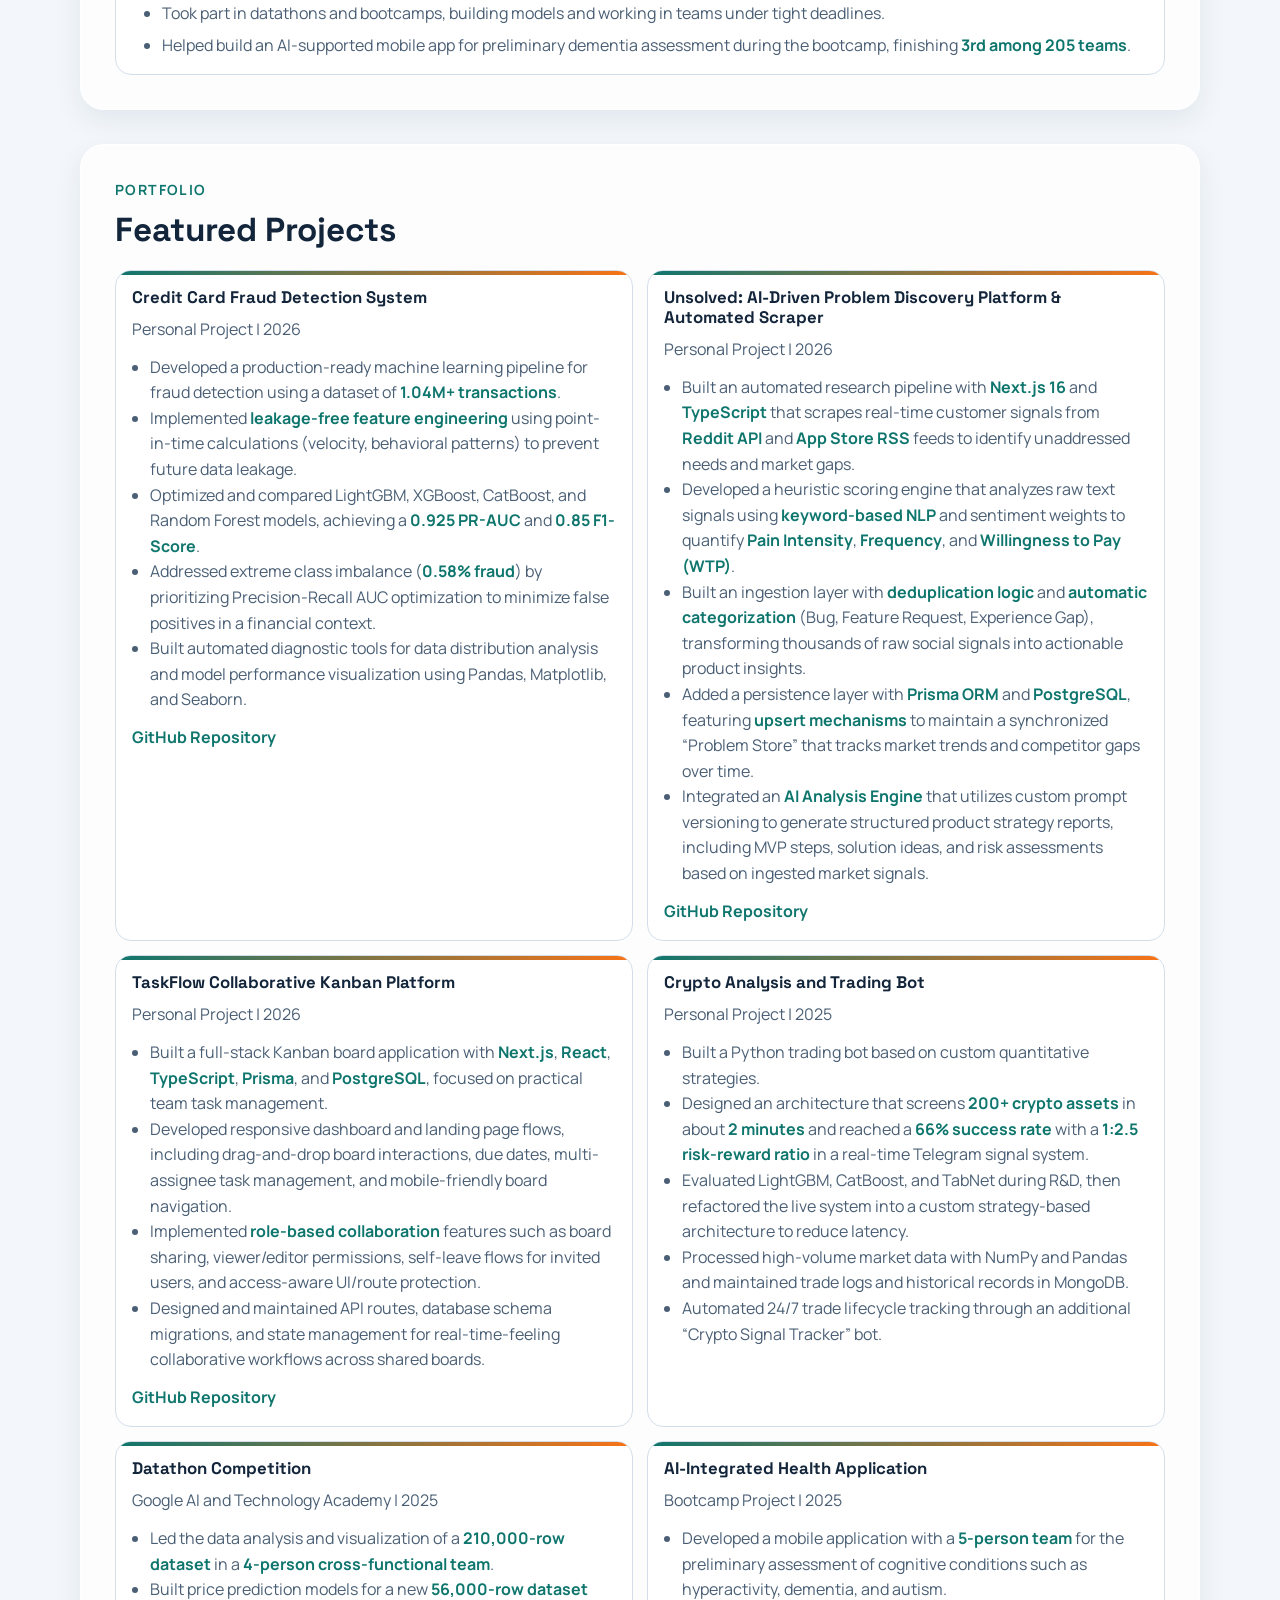
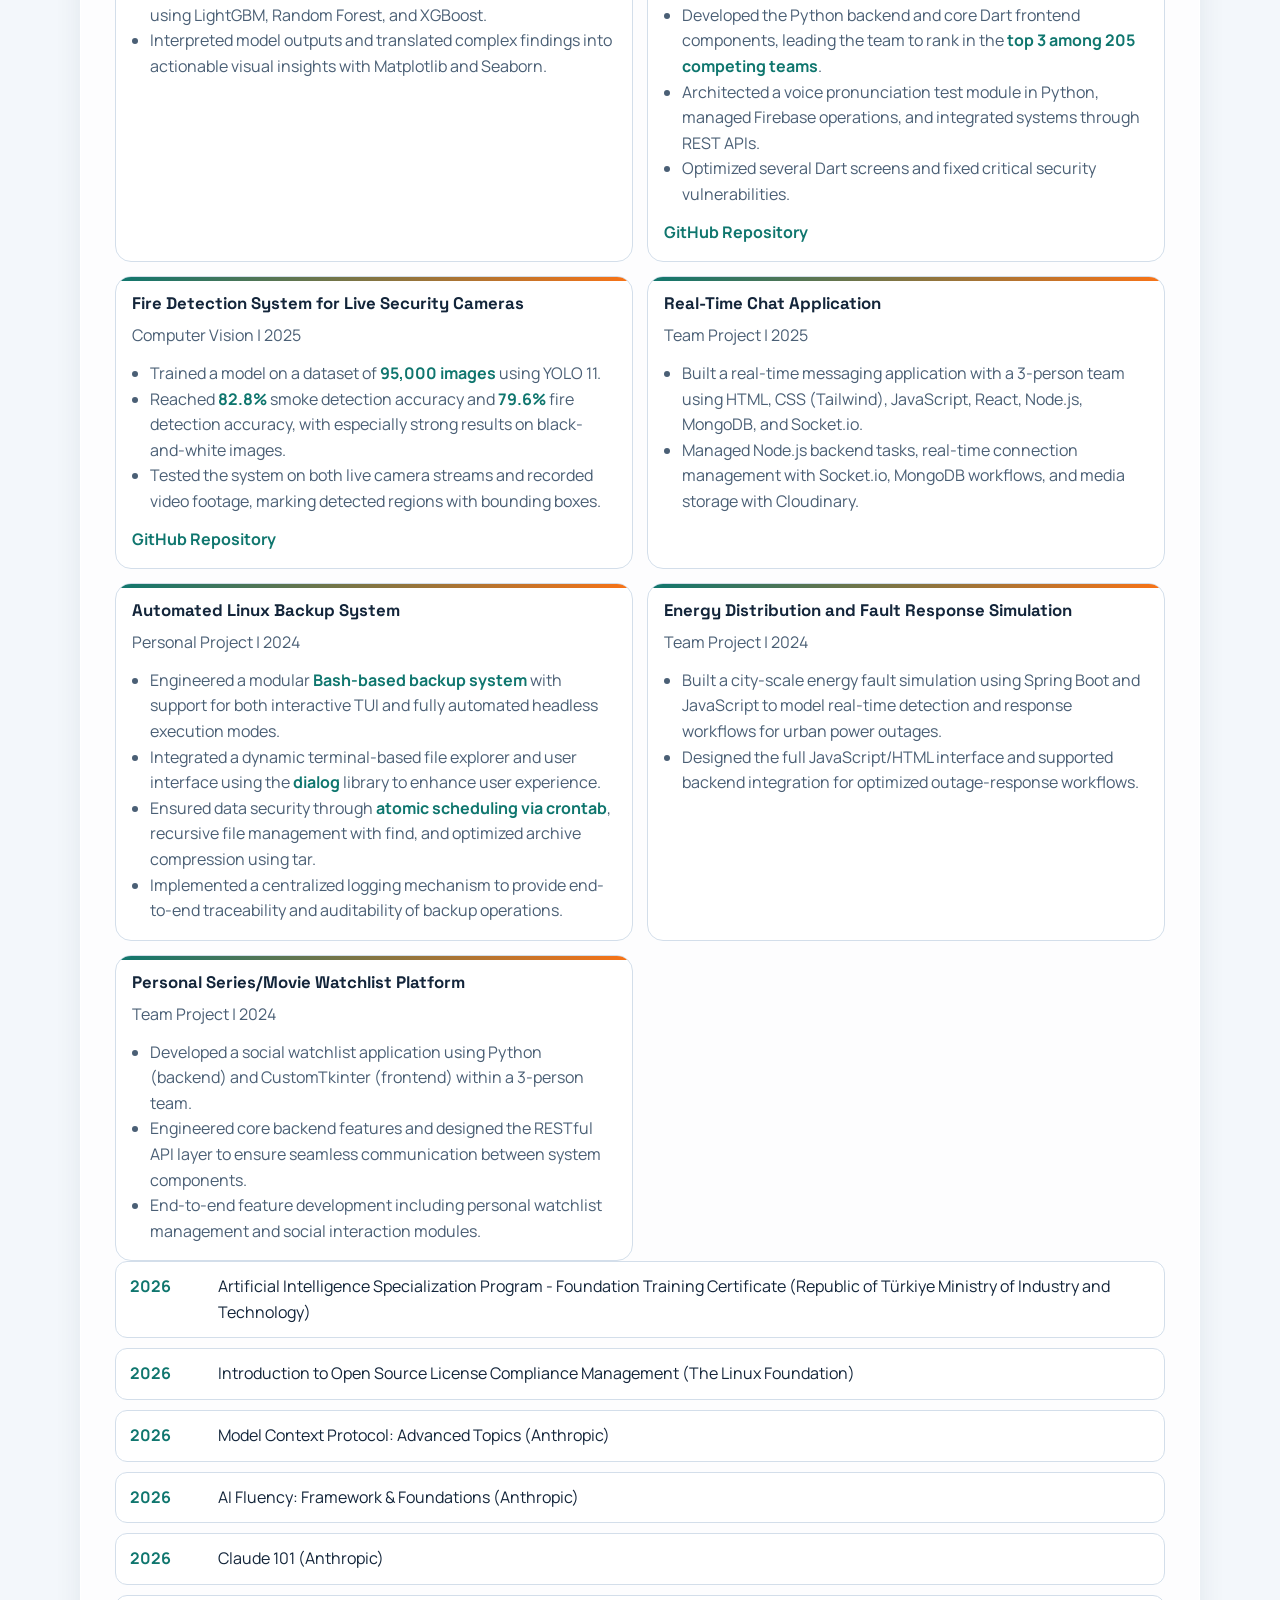
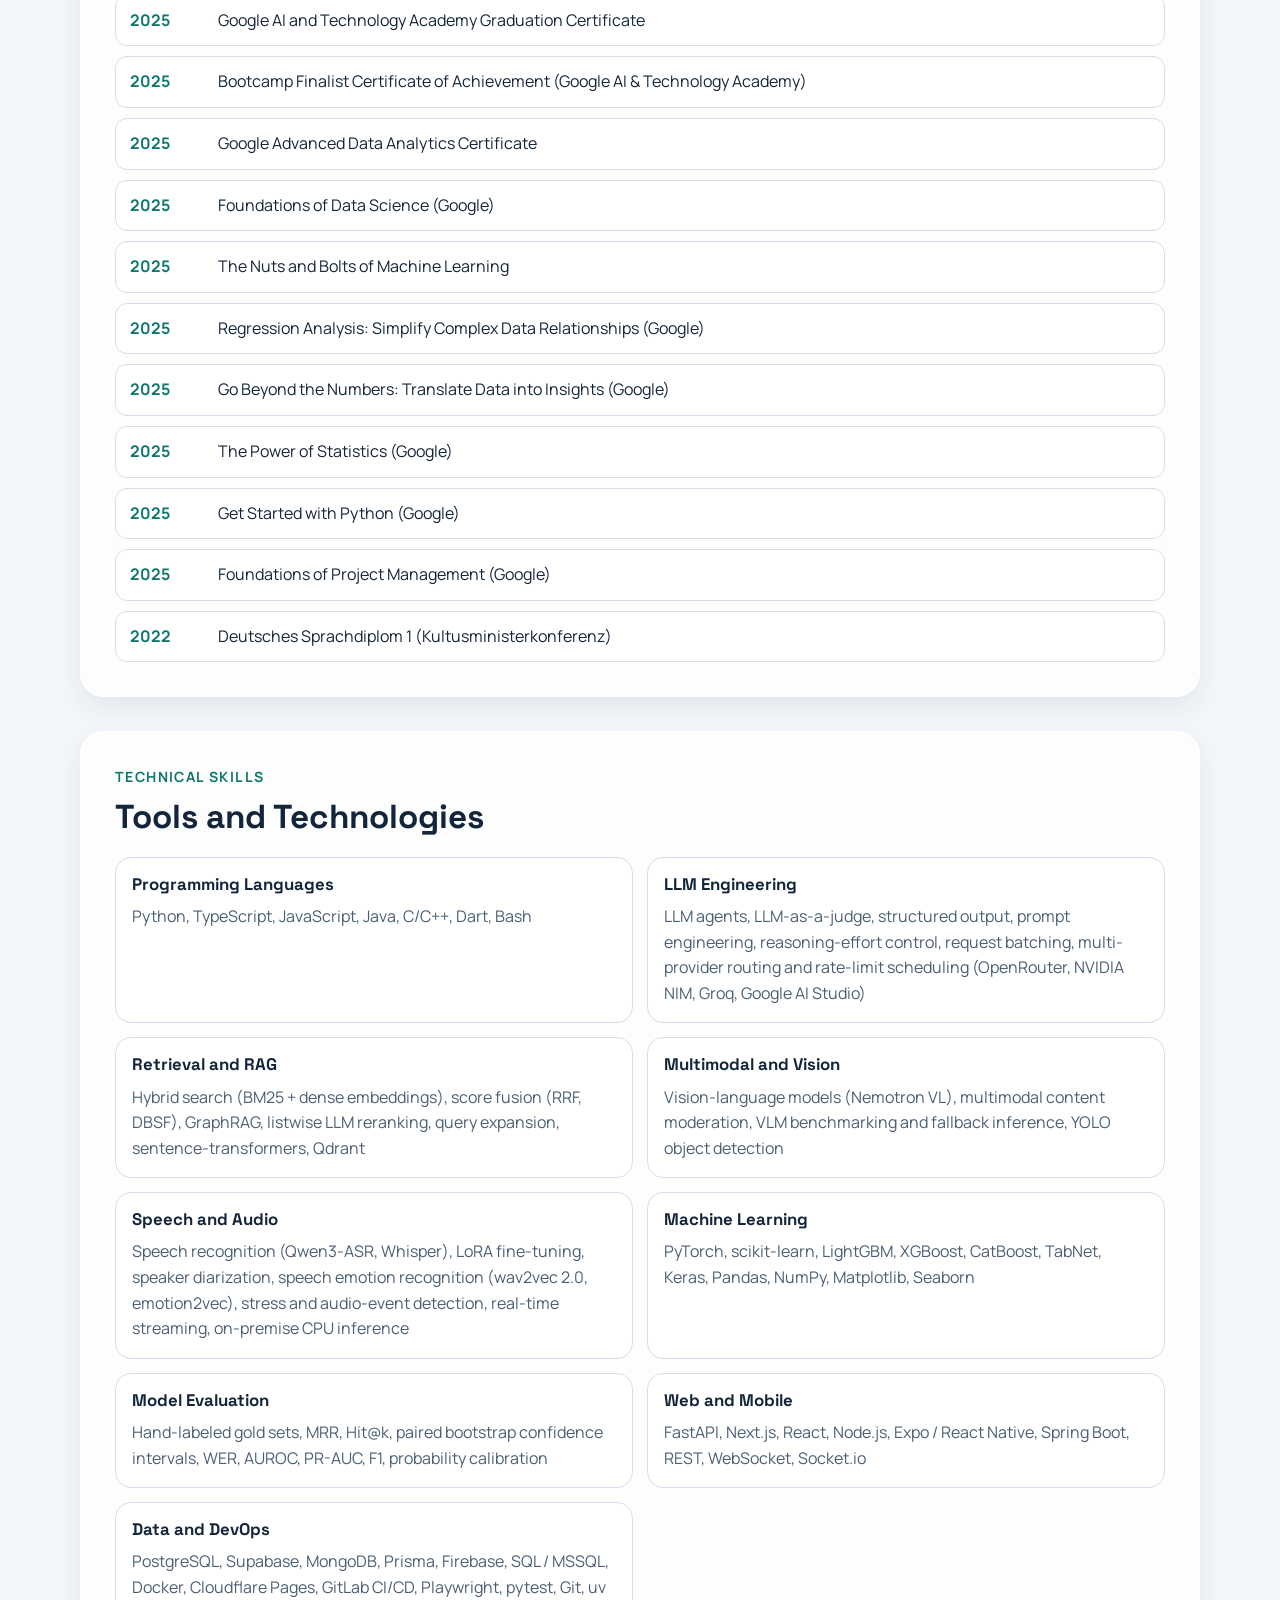
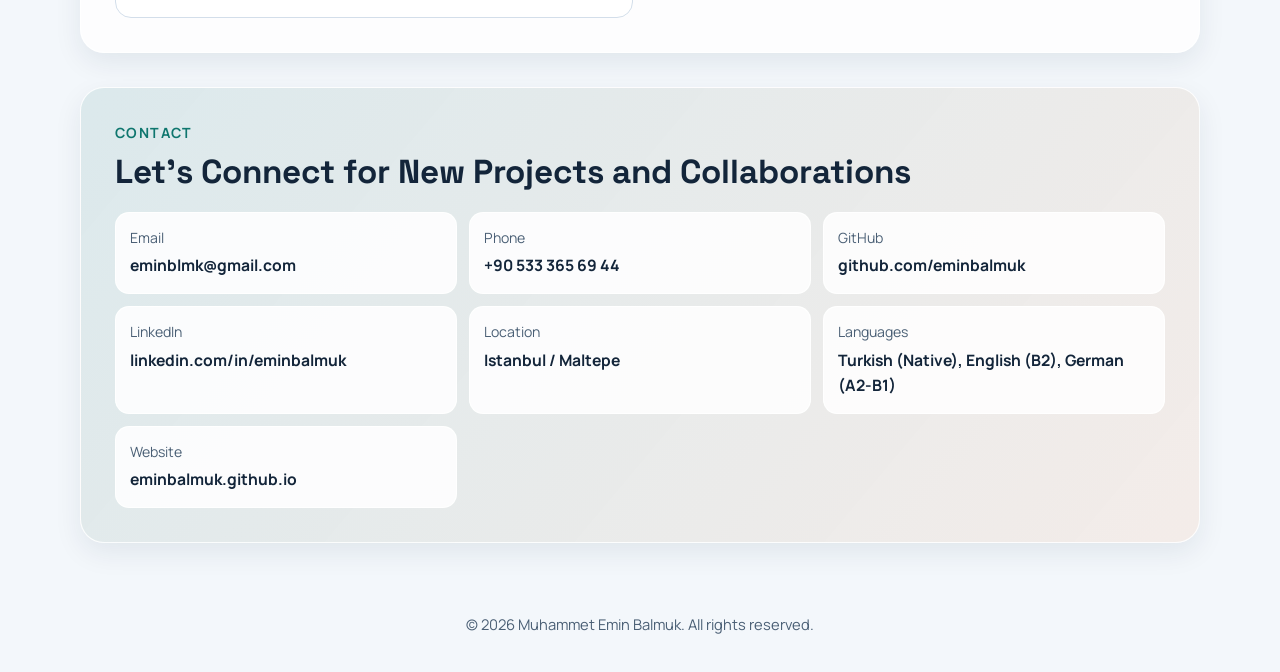
==== commit db4118c4: "update" ====
--- a/index.html
+++ b/index.html
@@ -366,9 +366,9 @@
           <span>Email</span>
           <strong>eminblmk@gmail.com</strong>
         </a>
-        <a class="contact-item" href="#contact">
+        <a class="contact-item" href="tel:+905333656944">
           <span>Phone</span>
-          <strong>[removed]</strong>
+          <strong>+90 533 365 69 44</strong>
         </a>
         <a class="contact-item" href="https://github.com/eminbalmuk" target="_blank" rel="noopener noreferrer">
           <span>GitHub</span>
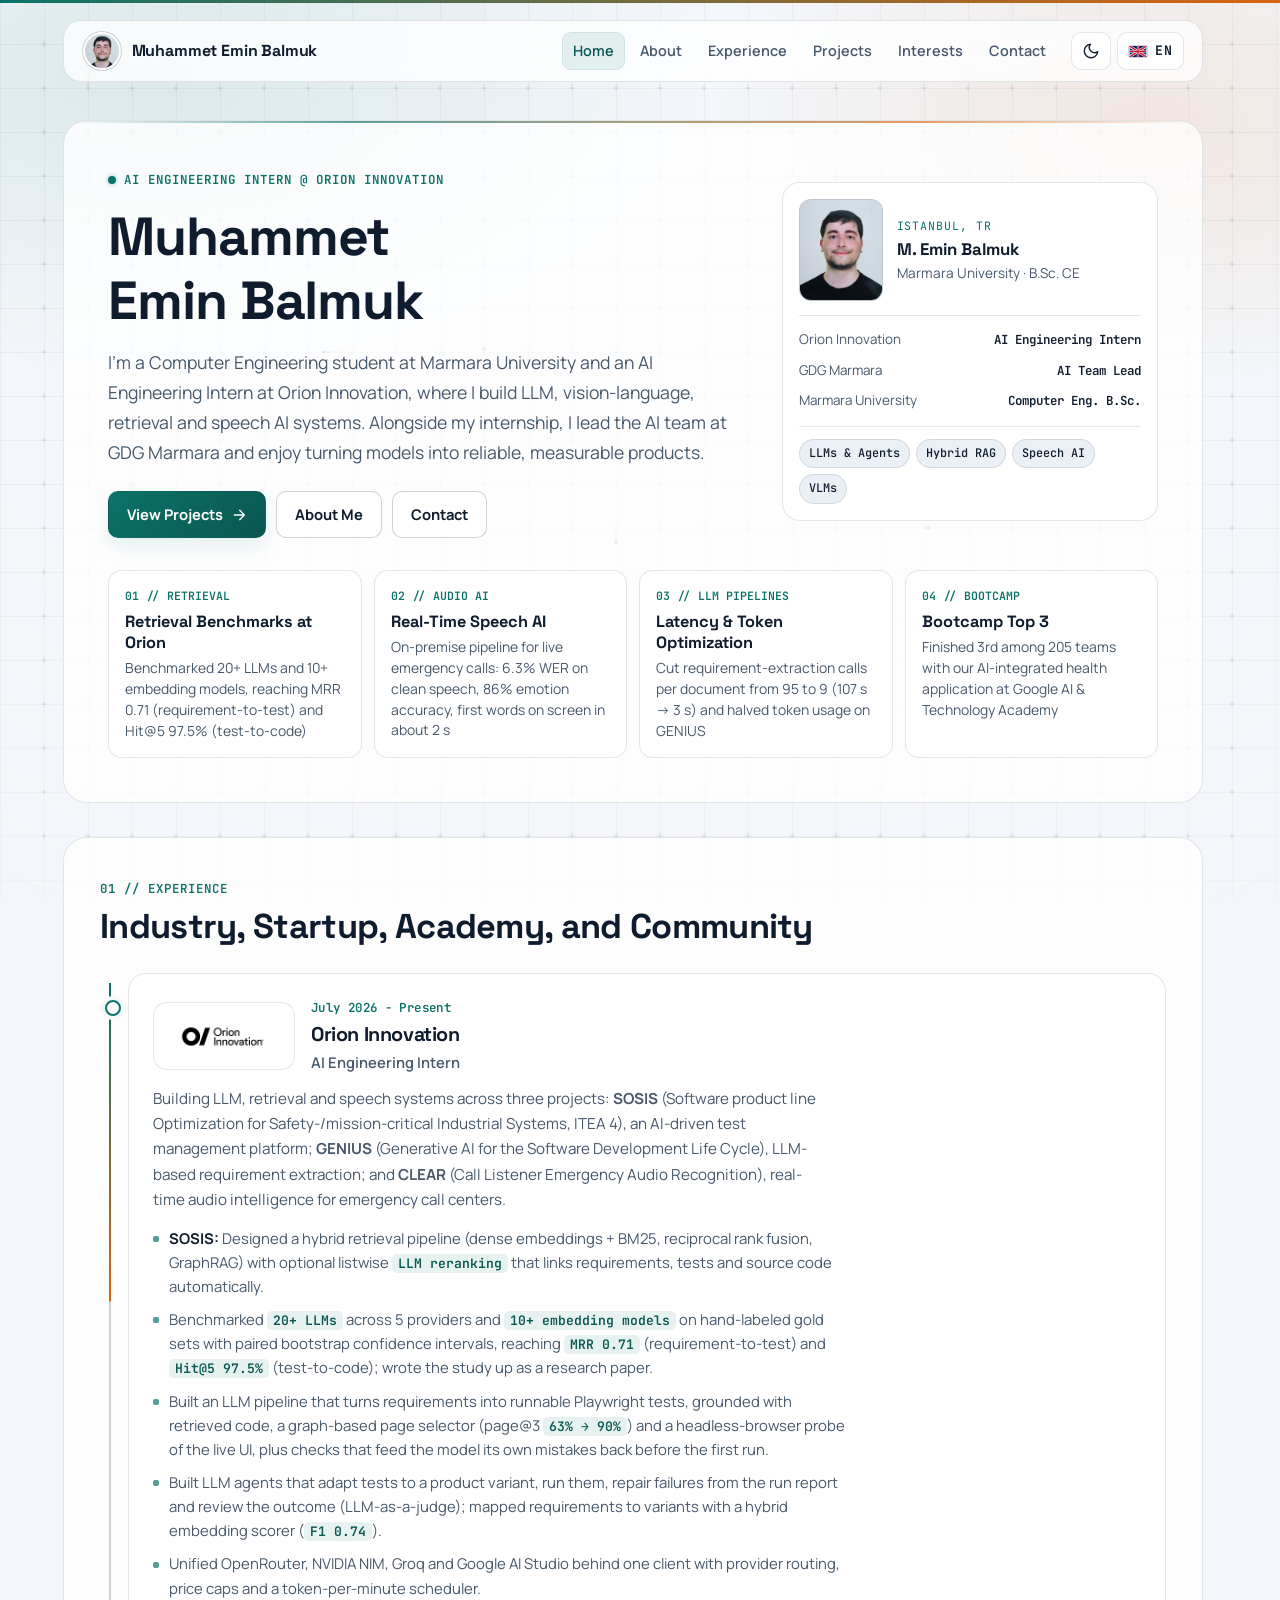
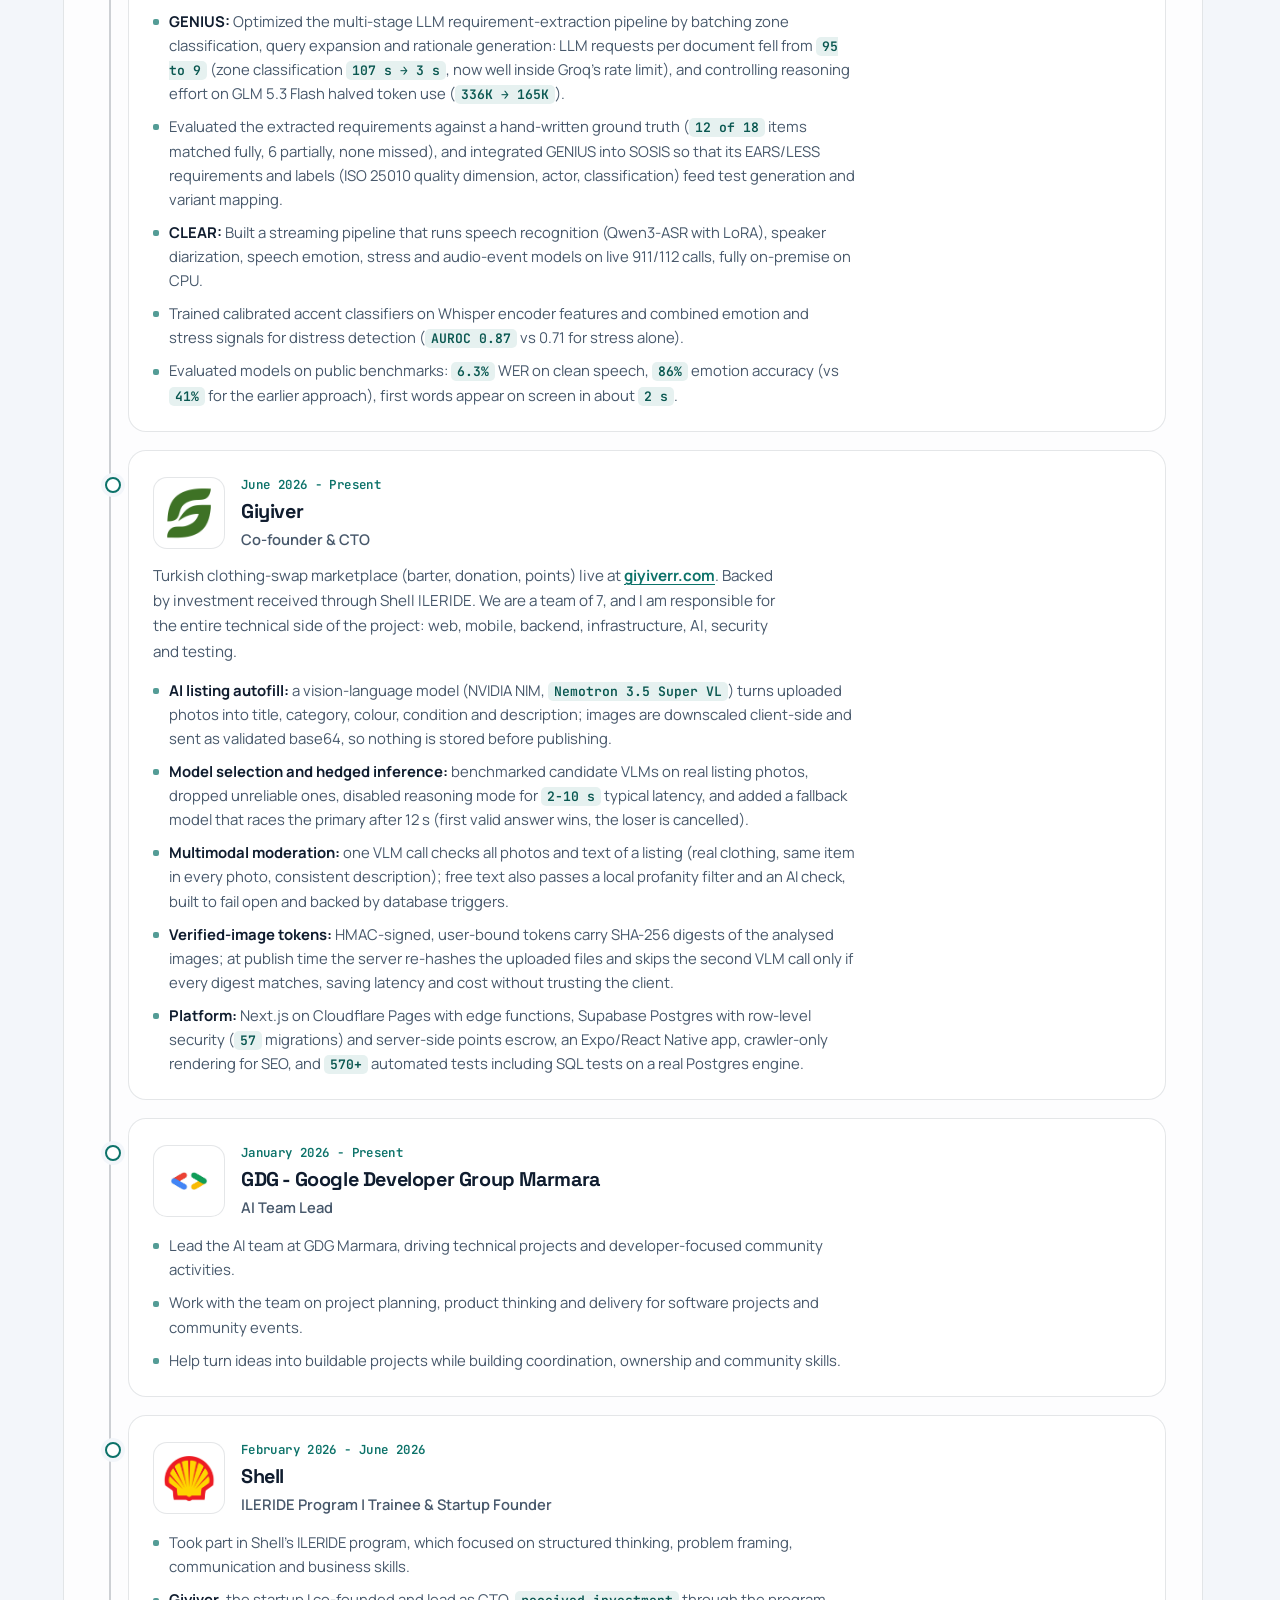
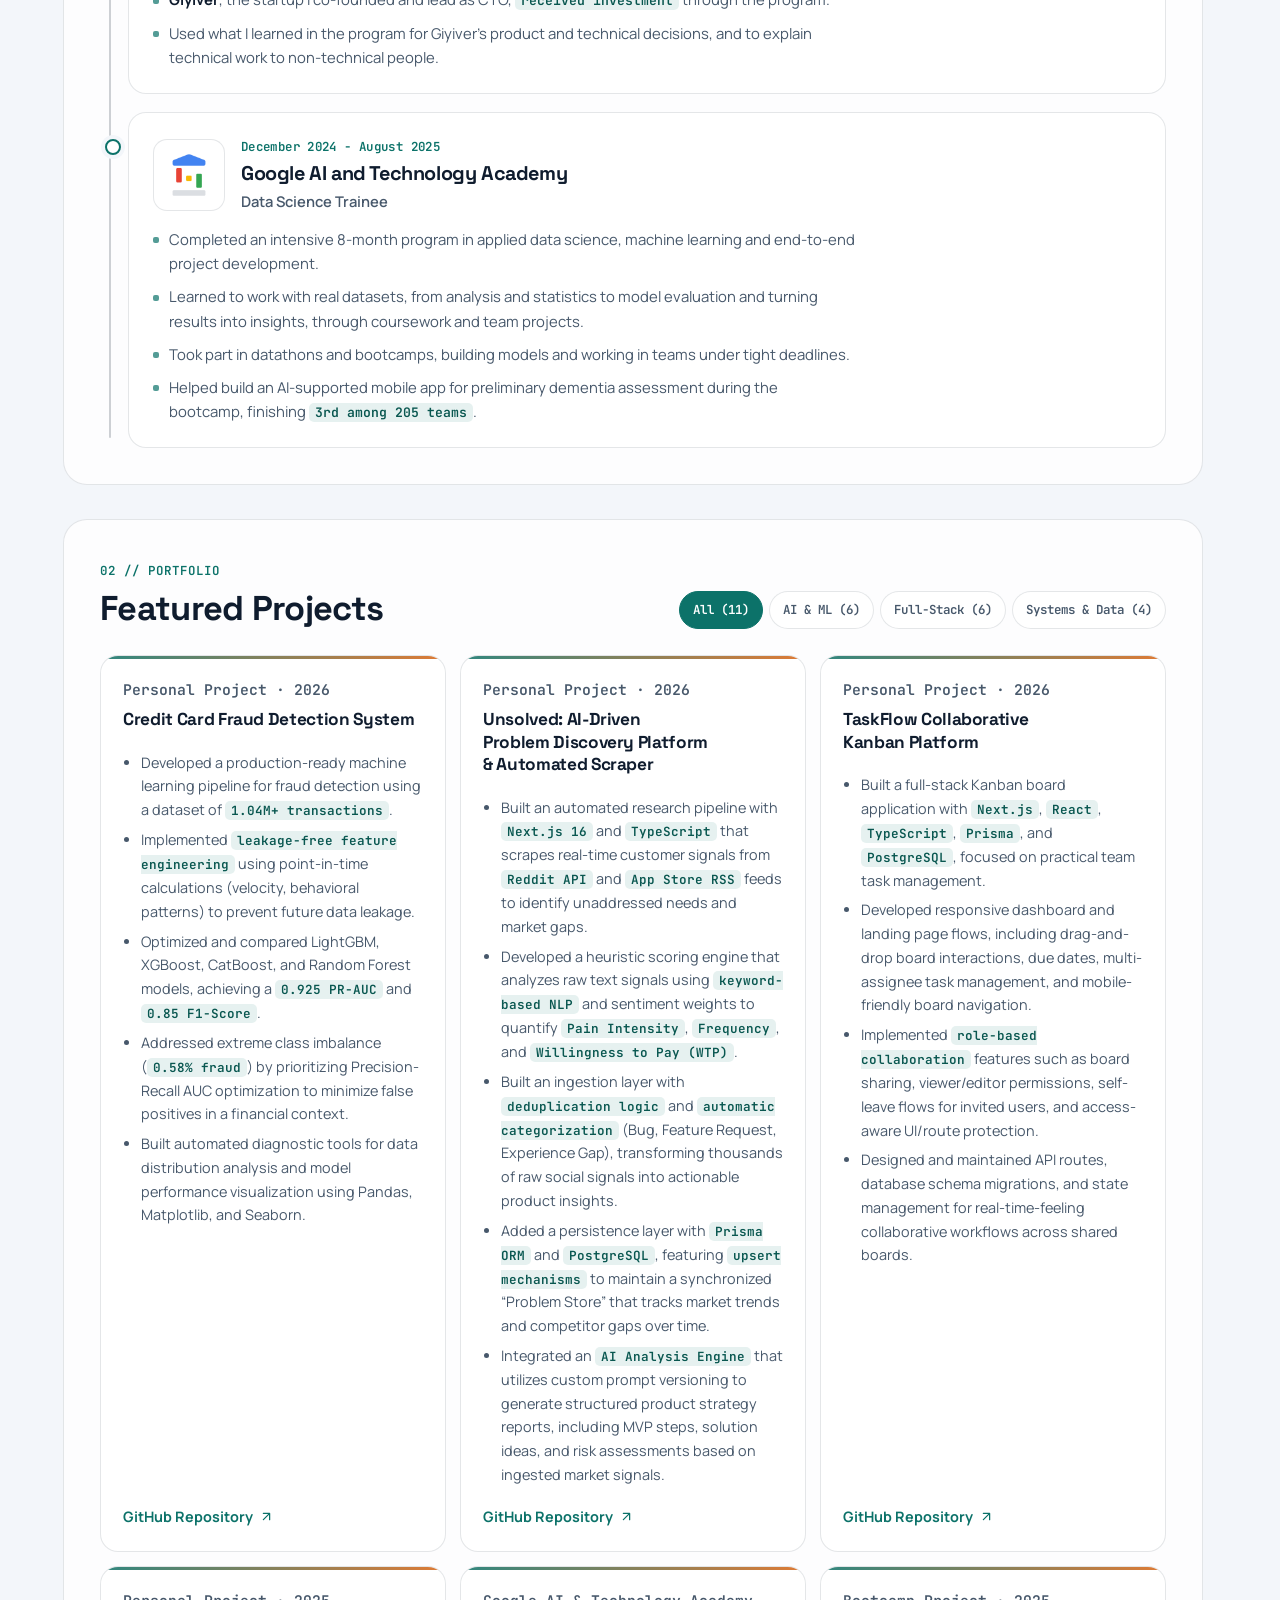
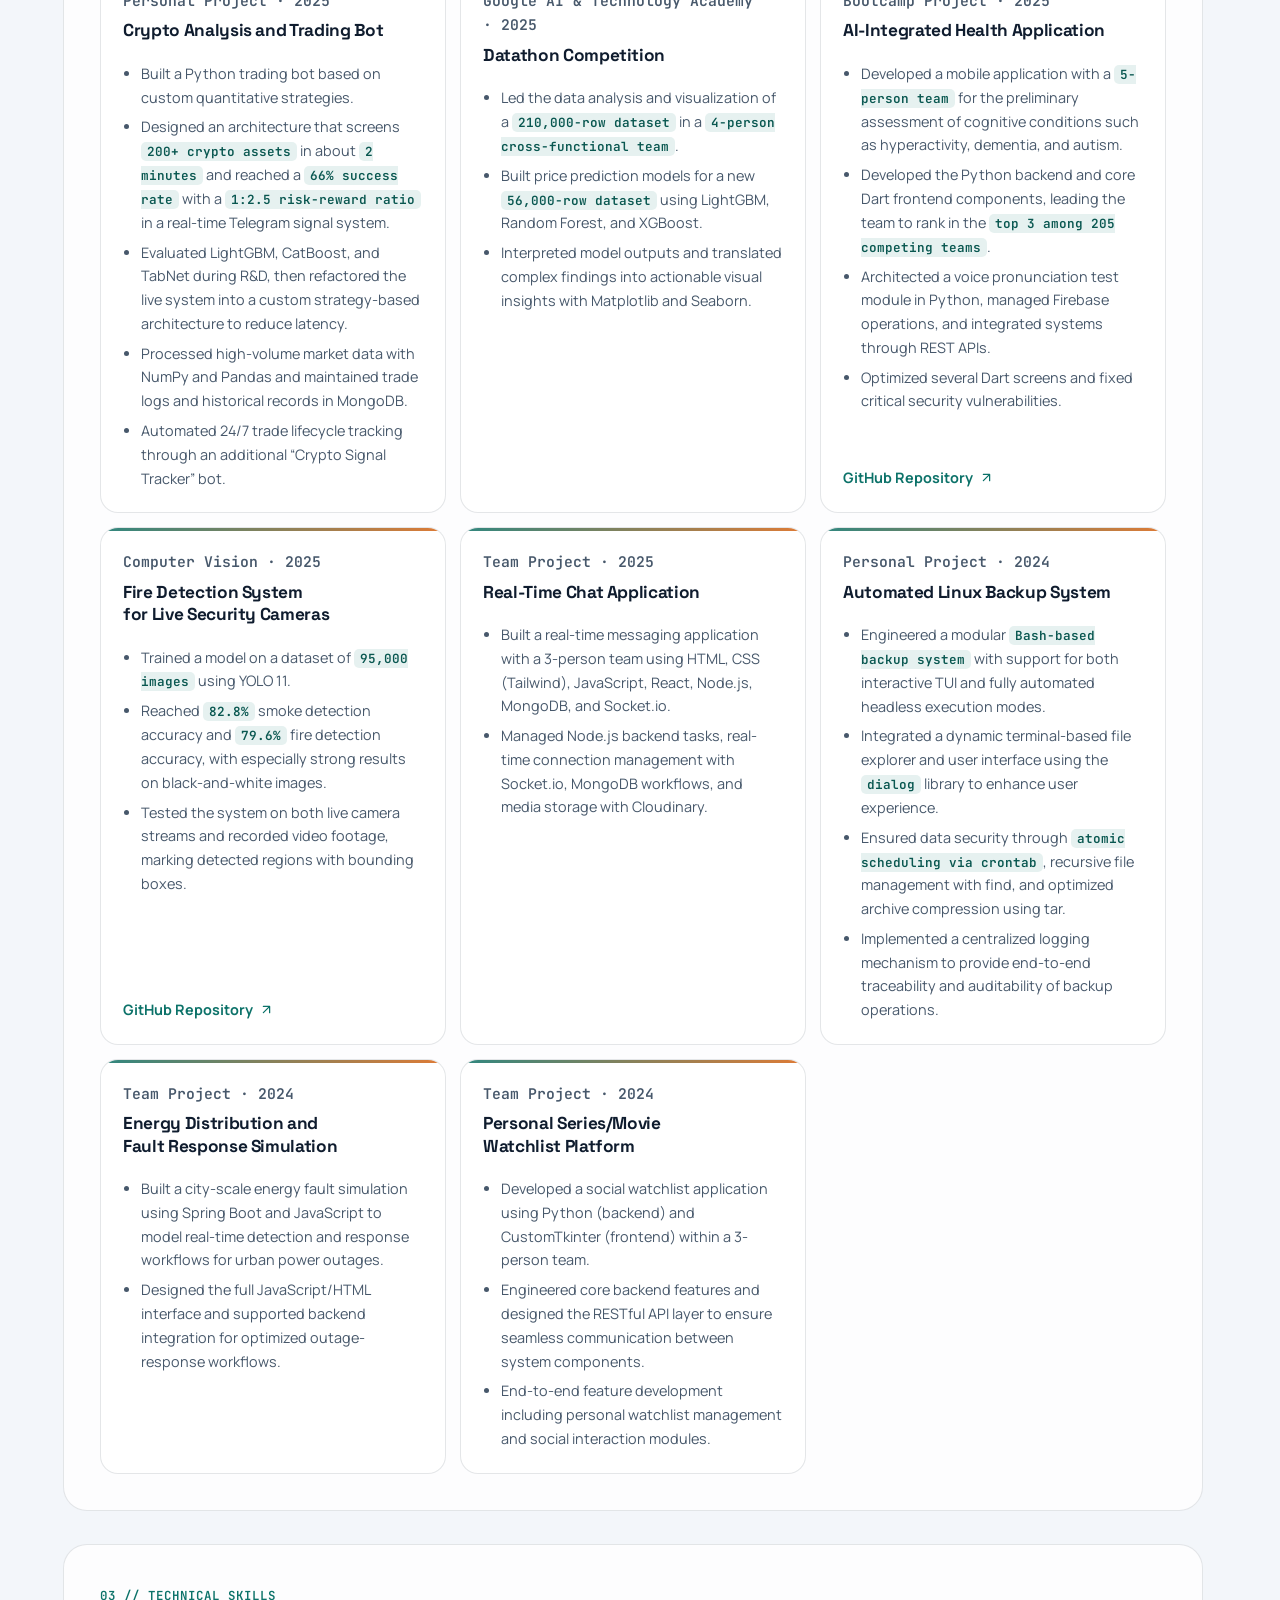
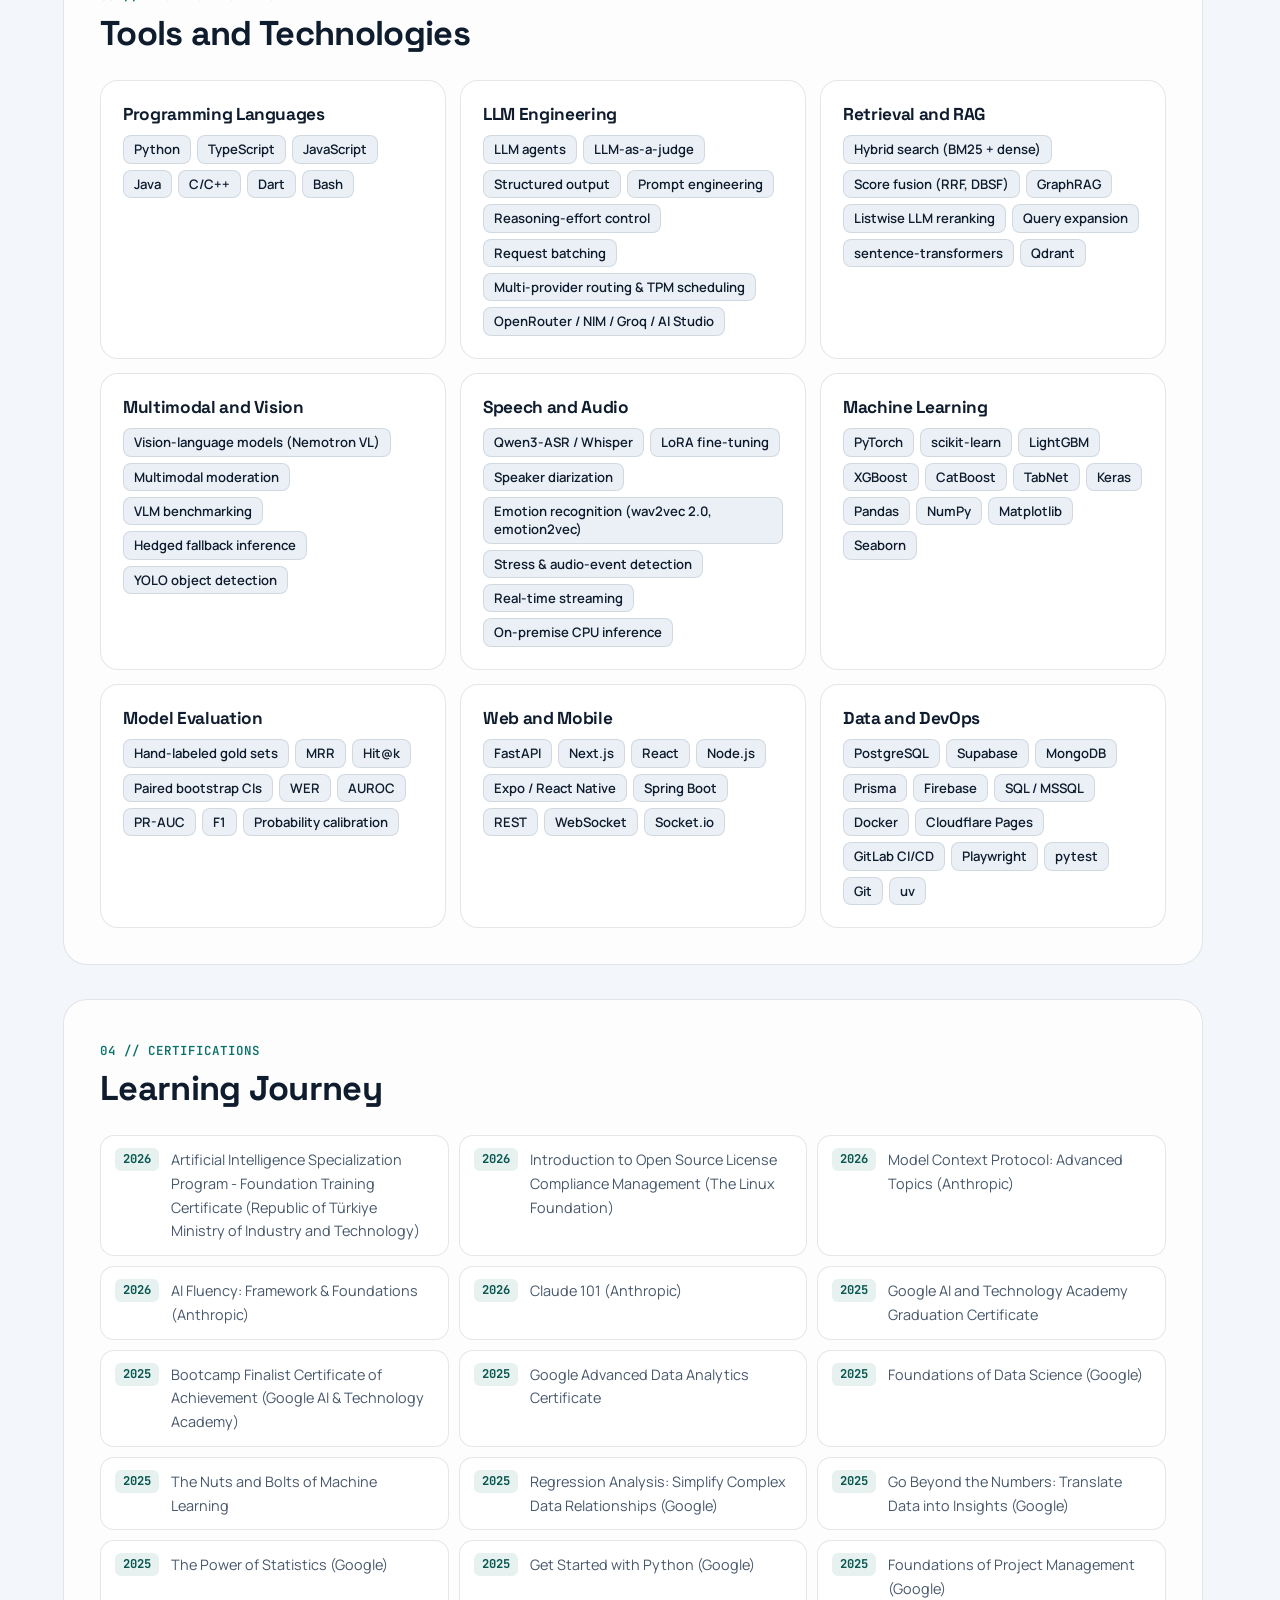
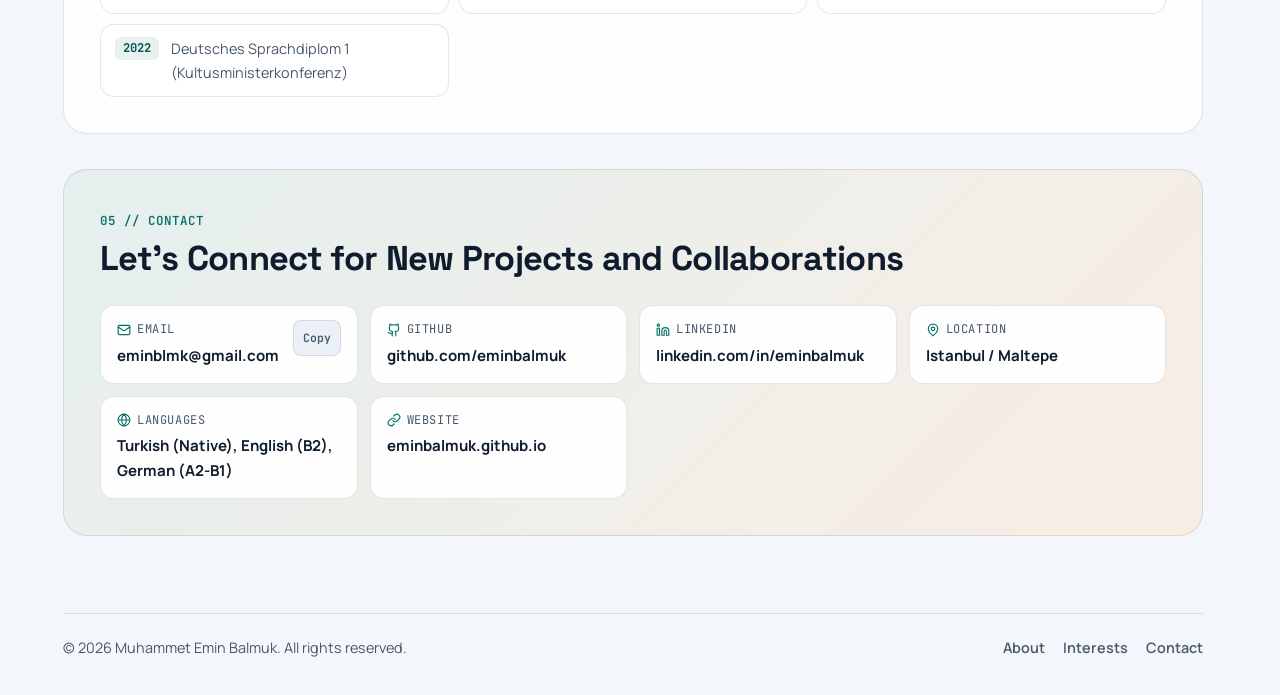
==== commit 4b3740fc: "Redesign portfolio, hide phone/CV from public repo, add .gitignore" ====
--- a/index.html
+++ b/index.html
@@ -3,101 +3,154 @@
 <head>
   <meta charset="UTF-8">
   <meta name="viewport" content="width=device-width, initial-scale=1.0">
-  <meta name="description" content="Muhammet Emin Balmuk - Computer Engineering student, Co-founder & CTO of Giyiver, AI Engineering Intern at Orion Innovation.">
+  <meta name="color-scheme" content="light dark">
+  <script>
+    document.documentElement.classList.add("js-ready");
+    try {
+      var s = localStorage.getItem("color-scheme");
+      if (s === "light" || s === "dark") {
+        document.querySelector('meta[name="color-scheme"]').content = s;
+      }
+    } catch (_e) {}
+  </script>
+  <meta name="description" content="Muhammet Emin Balmuk - Computer Engineering student and AI Engineering Intern at Orion Innovation, building LLM, retrieval, vision-language and speech AI systems.">
   <title>Muhammet Emin Balmuk | Portfolio</title>
   <link rel="preconnect" href="https://fonts.googleapis.com">
   <link rel="preconnect" href="https://fonts.gstatic.com" crossorigin>
-  <link href="https://fonts.googleapis.com/css2?family=Manrope:wght@400;500;600;700&family=Space+Grotesk:wght@500;700&display=swap" rel="stylesheet">
-  <link rel="stylesheet" href="styles/style.css?v=20261109-1">
+  <link href="https://fonts.googleapis.com/css2?family=JetBrains+Mono:wght@500;600&family=Manrope:wght@400;500;600;700&family=Space+Grotesk:wght@500;700&display=swap" rel="stylesheet">
+  <link rel="stylesheet" href="styles/style.css?v=20261115-2">
 </head>
 <body>
+  <div class="scroll-progress" aria-hidden="true"></div>
   <div class="page-bg" aria-hidden="true"></div>
+  <canvas class="bg-canvas" aria-hidden="true"></canvas>
+  <a class="skip-link visually-hidden" href="#main-content">Skip to main content</a>
+  <div id="live-announcer" class="visually-hidden" aria-live="polite" aria-atomic="true"></div>
+
   <header class="site-header">
-    <a class="brand" href="index.html" aria-label="Home">
-      <span class="brand-avatar" aria-hidden="true">
-        <img src="images/profil.jpeg" alt="Muhammet Emin Balmuk">
-      </span>
-      <span class="brand-name">Muhammet Emin Balmuk</span>
-    </a>
-    <button class="nav-toggle" type="button" aria-label="Toggle menu" aria-expanded="false" aria-controls="site-nav">
-      <span></span>
-      <span></span>
-      <span></span>
-    </button>
-    <nav class="site-nav" id="site-nav" aria-label="Main Navigation">
-      <a class="active" href="index.html">Home</a>
-      <a href="about.html">About</a>
-      <a href="#experience">Experience</a>
-      <a href="#projects">Projects</a>
-      <a href="#contact">Contact</a>
-    </nav>
-    <button class="lang-toggle" type="button" aria-label="Switch language" title="Switch language"><span class="lang-flag" aria-hidden="true"></span><span class="lang-code">EN</span></button>
+    <div class="header-inner">
+      <a class="brand" href="index.html" aria-label="Muhammet Emin Balmuk Home">
+        <span class="brand-avatar" aria-hidden="true">
+          <img src="images/profil.jpeg" alt="" width="40" height="40">
+        </span>
+        <span class="brand-name">Muhammet Emin Balmuk</span>
+      </a>
+      <nav class="site-nav" aria-label="Primary">
+        <button class="menu-button" type="button" popovertarget="site-menu" popovertargetaction="toggle" aria-controls="site-menu">
+          <svg aria-hidden="true" viewBox="0 0 24 24" fill="none" stroke="currentColor" stroke-width="2" stroke-linecap="round">
+            <path d="M4 7h16M4 12h16M4 17h16"/>
+          </svg>
+          <span>Menu</span>
+        </button>
+        <ul id="site-menu" class="site-menu" popover="auto">
+          <li><a href="index.html" aria-current="page">Home</a></li>
+          <li><a href="about.html">About</a></li>
+          <li><a href="#experience">Experience</a></li>
+          <li><a href="#projects">Projects</a></li>
+          <li><a href="interests.html">Interests</a></li>
+          <li><a href="#contact">Contact</a></li>
+        </ul>
+      </nav>
+      <div class="header-actions">
+        <button class="icon-btn theme-toggle" type="button" aria-label="Switch to dark theme" title="Switch to dark theme">
+          <svg class="icon-sun" aria-hidden="true" viewBox="0 0 24 24" fill="none" stroke="currentColor" stroke-width="1.8" stroke-linecap="round" stroke-linejoin="round">
+            <circle cx="12" cy="12" r="4"/>
+            <path d="M12 2v2M12 20v2M4.93 4.93l1.41 1.41M17.66 17.66l1.41 1.41M2 12h2M20 12h2M6.34 17.66l-1.41 1.41M19.07 4.93l-1.41 1.41"/>
+          </svg>
+          <svg class="icon-moon" aria-hidden="true" viewBox="0 0 24 24" fill="none" stroke="currentColor" stroke-width="1.8" stroke-linecap="round" stroke-linejoin="round">
+            <path d="M21 12.79A9 9 0 1 1 11.21 3a7 7 0 0 0 9.79 9.79z"/>
+          </svg>
+        </button>
+        <button class="lang-toggle" type="button" aria-label="Switch language" title="Switch language"><span class="lang-flag" aria-hidden="true"></span><span class="lang-code">EN</span></button>
+      </div>
+    </div>
   </header>
-  <main>
+
+  <main id="main-content" tabindex="-1">
     <section class="hero reveal">
-      <p class="eyebrow">Computer Engineering Student | AI Engineering</p>
-      <h1>Muhammet Emin Balmuk</h1>
-      <p class="lead">
-        I'm a Computer Engineering student at Marmara University, Co-founder &amp; CTO of Giyiver (a clothing-swap
-        startup backed by investment received through Shell ILERIDE) and an AI Engineering Intern at Orion Innovation,
-        where I build LLM, vision-language, retrieval and speech AI systems. I enjoy turning models into reliable,
-        measurable products.
-      </p>
-      <div class="cta-row">
-        <a class="btn btn-primary" href="#projects">View Projects</a>
-        <a class="btn btn-ghost" href="about.html">About Me</a>
-      </div>
+      <div class="hero-grid">
+        <div class="hero-copy">
+          <p class="eyebrow"><span class="status-dot" aria-hidden="true"></span>AI Engineering Intern @ Orion Innovation</p>
+          <h1>Muhammet Emin Balmuk</h1>
+          <p class="lead">
+            I'm a Computer Engineering student at Marmara University and an AI Engineering Intern at Orion Innovation,
+            where I build LLM, vision-language, retrieval and speech AI systems. Alongside my internship, I lead the
+            AI team at GDG Marmara and enjoy turning models into reliable, measurable products.
+          </p>
+          <div class="cta-row">
+            <a class="btn btn-primary" href="#projects">
+              <span>View Projects</span>
+              <svg aria-hidden="true" viewBox="0 0 24 24" fill="none" stroke="currentColor" stroke-width="2" stroke-linecap="round" stroke-linejoin="round">
+                <path d="M5 12h14M13 5l7 7-7 7"/>
+              </svg>
+            </a>
+            <a class="btn btn-ghost" href="about.html">About Me</a>
+            <a class="btn btn-ghost" href="#contact">Contact</a>
+          </div>
+        </div>
+
+        <aside class="hero-profile" aria-label="Profile overview">
+          <div class="hero-portrait-wrap">
+            <div class="hero-portrait">
+              <img src="images/profil.jpeg" alt="Muhammet Emin Balmuk" width="1695" height="2089" fetchpriority="high">
+            </div>
+            <div class="hero-identity">
+              <p class="hero-identity-label">Istanbul, TR</p>
+              <strong>M. Emin Balmuk</strong>
+              <span>Marmara University &middot; B.Sc. CE</span>
+            </div>
+          </div>
+          <ul class="hero-roles">
+            <li><span>Orion Innovation</span><strong>AI Engineering Intern</strong></li>
+            <li><span>GDG Marmara</span><strong>AI Team Lead</strong></li>
+            <li><span>Marmara University</span><strong>Computer Eng. B.Sc.</strong></li>
+          </ul>
+          <ul class="hero-focus-tags" aria-label="Core engineering focus">
+            <li>LLMs &amp; Agents</li>
+            <li>Hybrid RAG</li>
+            <li>Speech AI</li>
+            <li>VLMs</li>
+          </ul>
+        </aside>
+      </div>
+
       <ul class="quick-stats">
         <li>
-          <strong>Giyiver: Live Product</strong>
-          <span>Clothing-swap marketplace live at giyiverr.com, with investment received through Shell ILERIDE. I am responsible for the entire technical side in a team of 7.</span>
-        </li>
-        <li>
+          <span class="stat-index">01 // RETRIEVAL</span>
           <strong>Retrieval Benchmarks at Orion</strong>
           <span>Benchmarked 20+ LLMs and 10+ embedding models, reaching MRR 0.71 (requirement-to-test) and Hit@5 97.5% (test-to-code)</span>
         </li>
         <li>
+          <span class="stat-index">02 // AUDIO AI</span>
           <strong>Real-Time Speech AI</strong>
           <span>On-premise pipeline for live emergency calls: 6.3% WER on clean speech, 86% emotion accuracy, first words on screen in about 2 s</span>
         </li>
         <li>
+          <span class="stat-index">03 // LLM PIPELINES</span>
+          <strong>Latency &amp; Token Optimization</strong>
+          <span>Cut requirement-extraction calls per document from 95 to 9 (107 s &rarr; 3 s) and halved token usage on GENIUS</span>
+        </li>
+        <li>
+          <span class="stat-index">04 // BOOTCAMP</span>
           <strong>Bootcamp Top 3</strong>
           <span>Finished 3rd among 205 teams with our AI-integrated health application at Google AI &amp; Technology Academy</span>
         </li>
       </ul>
     </section>
-    <section id="experience" class="section reveal">
+
+    <section id="experience" class="section reveal" tabindex="-1">
       <div class="section-head">
-        <p class="eyebrow">Experience</p>
-        <h2>Startup, Industry, Academy, and Community</h2>
+        <div class="section-head-copy">
+          <p class="eyebrow">01 // Experience</p>
+          <h2>Industry, Startup, Academy, and Community</h2>
+        </div>
       </div>
       <div class="timeline">
+        <div class="timeline-progress" aria-hidden="true"></div>
         <article class="role-card">
           <div class="role-head">
-            <div class="role-logo-box">
-              <img src="images/giyiver.png" alt="Giyiver">
-            </div>
-            <div class="role-meta">
-              <p class="timeline-date">June 2026 - Present</p>
-              <h3>Giyiver</h3>
-              <p class="role-title">Co-founder &amp; CTO</p>
-            </div>
-          </div>
-          <p>
-            Turkish clothing-swap marketplace (barter, donation, points) live at <a href="https://giyiverr.com" target="_blank" rel="noopener noreferrer">giyiverr.com</a>. Backed by investment received through Shell ILERIDE. We are a team of 7, and I am responsible for the entire technical side of the project: web, mobile, backend, infrastructure, AI, security and testing.
-          </p>
-          <ul>
-            <li><strong>AI listing autofill:</strong> a vision-language model (NVIDIA NIM, <span class="metric">Nemotron 3.5 Super VL</span>) turns uploaded photos into title, category, colour, condition and description; images are downscaled client-side and sent as validated base64, so nothing is stored before publishing.</li>
-            <li><strong>Model selection and hedged inference:</strong> benchmarked candidate VLMs on real listing photos, dropped unreliable ones, disabled reasoning mode for <span class="metric">2-10 s</span> typical latency, and added a fallback model that races the primary after 12 s (first valid answer wins, the loser is cancelled).</li>
-            <li><strong>Multimodal moderation:</strong> one VLM call checks all photos and text of a listing (real clothing, same item in every photo, consistent description); free text also passes a local profanity filter and an AI check, built to fail open and backed by database triggers.</li>
-            <li><strong>Verified-image tokens:</strong> HMAC-signed, user-bound tokens carry SHA-256 digests of the analysed images; at publish time the server re-hashes the uploaded files and skips the second VLM call only if every digest matches, saving latency and cost without trusting the client.</li>
-            <li><strong>Platform:</strong> Next.js on Cloudflare Pages with edge functions, Supabase Postgres with row-level security (<span class="metric">57</span> migrations) and server-side points escrow, an Expo/React Native app, crawler-only rendering for SEO, and <span class="metric">570+</span> automated tests including SQL tests on a real Postgres engine.</li>
-          </ul>
-        </article>
-        <article class="role-card">
-          <div class="role-head">
-            <div class="role-logo-box">
-              <img src="images/orion.png" alt="Orion Innovation">
+            <div class="role-logo-box role-logo-box--wide">
+              <img src="images/orion.png" alt="Orion Innovation" width="800" height="480" loading="lazy">
             </div>
             <div class="role-meta">
               <p class="timeline-date">July 2026 - Present</p>
@@ -121,10 +174,34 @@
             <li>Evaluated models on public benchmarks: <span class="metric">6.3%</span> WER on clean speech, <span class="metric">86%</span> emotion accuracy (vs <span class="metric">41%</span> for the earlier approach), first words appear on screen in about <span class="metric">2 s</span>.</li>
           </ul>
         </article>
+
         <article class="role-card">
           <div class="role-head">
             <div class="role-logo-box">
-              <img src="images/gdg.png" alt="GDG Marmara">
+              <img src="images/giyiver.png" alt="Giyiver" width="512" height="512" loading="lazy">
+            </div>
+            <div class="role-meta">
+              <p class="timeline-date">June 2026 - Present</p>
+              <h3>Giyiver</h3>
+              <p class="role-title">Co-founder &amp; CTO</p>
+            </div>
+          </div>
+          <p>
+            Turkish clothing-swap marketplace (barter, donation, points) live at <a href="https://giyiverr.com" target="_blank" rel="noopener noreferrer">giyiverr.com</a>. Backed by investment received through Shell ILERIDE. We are a team of 7, and I am responsible for the entire technical side of the project: web, mobile, backend, infrastructure, AI, security and testing.
+          </p>
+          <ul>
+            <li><strong>AI listing autofill:</strong> a vision-language model (NVIDIA NIM, <span class="metric">Nemotron 3.5 Super VL</span>) turns uploaded photos into title, category, colour, condition and description; images are downscaled client-side and sent as validated base64, so nothing is stored before publishing.</li>
+            <li><strong>Model selection and hedged inference:</strong> benchmarked candidate VLMs on real listing photos, dropped unreliable ones, disabled reasoning mode for <span class="metric">2-10 s</span> typical latency, and added a fallback model that races the primary after 12 s (first valid answer wins, the loser is cancelled).</li>
+            <li><strong>Multimodal moderation:</strong> one VLM call checks all photos and text of a listing (real clothing, same item in every photo, consistent description); free text also passes a local profanity filter and an AI check, built to fail open and backed by database triggers.</li>
+            <li><strong>Verified-image tokens:</strong> HMAC-signed, user-bound tokens carry SHA-256 digests of the analysed images; at publish time the server re-hashes the uploaded files and skips the second VLM call only if every digest matches, saving latency and cost without trusting the client.</li>
+            <li><strong>Platform:</strong> Next.js on Cloudflare Pages with edge functions, Supabase Postgres with row-level security (<span class="metric">57</span> migrations) and server-side points escrow, an Expo/React Native app, crawler-only rendering for SEO, and <span class="metric">570+</span> automated tests including SQL tests on a real Postgres engine.</li>
+          </ul>
+        </article>
+
+        <article class="role-card">
+          <div class="role-head">
+            <div class="role-logo-box">
+              <img src="images/gdg.png" alt="GDG Marmara" width="2160" height="2160" loading="lazy">
             </div>
             <div class="role-meta">
               <p class="timeline-date">January 2026 - Present</p>
@@ -138,10 +215,11 @@
             <li>Help turn ideas into buildable projects while building coordination, ownership and community skills.</li>
           </ul>
         </article>
+
         <article class="role-card">
           <div class="role-head">
             <div class="role-logo-box">
-              <img src="images/shell.png" alt="Shell">
+              <img src="images/shell.png" alt="Shell" width="1900" height="1600" loading="lazy">
             </div>
             <div class="role-meta">
               <p class="timeline-date">February 2026 - June 2026</p>
@@ -155,10 +233,11 @@
             <li>Used what I learned in the program for Giyiver's product and technical decisions, and to explain technical work to non-technical people.</li>
           </ul>
         </article>
+
         <article class="role-card">
           <div class="role-head">
             <div class="role-logo-box">
-              <img src="images/yzta.png" alt="Google AI and Technology Academy">
+              <img src="images/yzta.png" alt="Google AI and Technology Academy" width="1438" height="1438" loading="lazy">
             </div>
             <div class="role-meta">
               <p class="timeline-date">December 2024 - August 2025</p>
@@ -175,15 +254,25 @@
         </article>
       </div>
     </section>
-    <section id="projects" class="section reveal">
+
+    <section id="projects" class="section reveal" tabindex="-1">
       <div class="section-head">
-        <p class="eyebrow">Portfolio</p>
-        <h2>Featured Projects</h2>
-      </div>
+        <div class="section-head-copy">
+          <p class="eyebrow">02 // Portfolio</p>
+          <h2>Featured Projects</h2>
+        </div>
+        <div class="filter-bar" role="group" aria-label="Filter projects by category">
+          <button class="filter-btn" type="button" data-filter="all" aria-pressed="true">All (11)</button>
+          <button class="filter-btn" type="button" data-filter="ai" aria-pressed="false">AI &amp; ML (6)</button>
+          <button class="filter-btn" type="button" data-filter="fullstack" aria-pressed="false">Full-Stack (6)</button>
+          <button class="filter-btn" type="button" data-filter="systems" aria-pressed="false">Systems &amp; Data (4)</button>
+        </div>
+      </div>
+      <p id="project-filter-status" class="visually-hidden" aria-live="polite"></p>
       <div class="project-grid">
-        <article class="project-card">
+        <article class="project-card" data-tags="ai systems">
+          <p class="project-meta">Personal Project &middot; 2026</p>
           <h3>Credit Card Fraud Detection System</h3>
-          <p>Personal Project | 2026</p>
           <ul>
             <li>Developed a production-ready machine learning pipeline for fraud detection using a dataset of <span class="metric">1.04M+ transactions</span>.</li>
             <li>Implemented <span class="metric">leakage-free feature engineering</span> using point-in-time calculations (velocity, behavioral patterns) to prevent future data leakage.</li>
@@ -191,11 +280,17 @@
             <li>Addressed extreme class imbalance (<span class="metric">0.58% fraud</span>) by prioritizing Precision-Recall AUC optimization to minimize false positives in a financial context.</li>
             <li>Built automated diagnostic tools for data distribution analysis and model performance visualization using Pandas, Matplotlib, and Seaborn.</li>
           </ul>
-          <a href="https://github.com/eminbalmuk/fraud-detection-ml" target="_blank" rel="noopener noreferrer">GitHub Repository</a>
-        </article>
-        <article class="project-card">
+          <div class="project-link">
+            <a href="https://github.com/eminbalmuk/fraud-detection-ml" target="_blank" rel="noopener noreferrer">
+              <span>GitHub Repository</span>
+              <svg aria-hidden="true" viewBox="0 0 24 24" fill="none" stroke="currentColor" stroke-width="2" stroke-linecap="round" stroke-linejoin="round"><path d="M7 17L17 7M7 7h10v10"/></svg>
+            </a>
+          </div>
+        </article>
+
+        <article class="project-card" data-tags="ai fullstack">
+          <p class="project-meta">Personal Project &middot; 2026</p>
           <h3>Unsolved: AI-Driven Problem Discovery Platform &amp; Automated Scraper</h3>
-          <p>Personal Project | 2026</p>
           <ul>
             <li>Built an automated research pipeline with <span class="metric">Next.js 16</span> and <span class="metric">TypeScript</span> that scrapes real-time customer signals from <span class="metric">Reddit API</span> and <span class="metric">App Store RSS</span> feeds to identify unaddressed needs and market gaps.</li>
             <li>Developed a heuristic scoring engine that analyzes raw text signals using <span class="metric">keyword-based NLP</span> and sentiment weights to quantify <span class="metric">Pain Intensity</span>, <span class="metric">Frequency</span>, and <span class="metric">Willingness to Pay (WTP)</span>.</li>
@@ -203,22 +298,34 @@
             <li>Added a persistence layer with <span class="metric">Prisma ORM</span> and <span class="metric">PostgreSQL</span>, featuring <span class="metric">upsert mechanisms</span> to maintain a synchronized &ldquo;Problem Store&rdquo; that tracks market trends and competitor gaps over time.</li>
             <li>Integrated an <span class="metric">AI Analysis Engine</span> that utilizes custom prompt versioning to generate structured product strategy reports, including MVP steps, solution ideas, and risk assessments based on ingested market signals.</li>
           </ul>
-          <a href="https://github.com/eminbalmuk/Unsolved-AI" target="_blank" rel="noopener noreferrer">GitHub Repository</a>
-        </article>
-        <article class="project-card">
+          <div class="project-link">
+            <a href="https://github.com/eminbalmuk/Unsolved-AI" target="_blank" rel="noopener noreferrer">
+              <span>GitHub Repository</span>
+              <svg aria-hidden="true" viewBox="0 0 24 24" fill="none" stroke="currentColor" stroke-width="2" stroke-linecap="round" stroke-linejoin="round"><path d="M7 17L17 7M7 7h10v10"/></svg>
+            </a>
+          </div>
+        </article>
+
+        <article class="project-card" data-tags="fullstack">
+          <p class="project-meta">Personal Project &middot; 2026</p>
           <h3>TaskFlow Collaborative Kanban Platform</h3>
-          <p>Personal Project | 2026</p>
           <ul>
             <li>Built a full-stack Kanban board application with <span class="metric">Next.js</span>, <span class="metric">React</span>, <span class="metric">TypeScript</span>, <span class="metric">Prisma</span>, and <span class="metric">PostgreSQL</span>, focused on practical team task management.</li>
             <li>Developed responsive dashboard and landing page flows, including drag-and-drop board interactions, due dates, multi-assignee task management, and mobile-friendly board navigation.</li>
             <li>Implemented <span class="metric">role-based collaboration</span> features such as board sharing, viewer/editor permissions, self-leave flows for invited users, and access-aware UI/route protection.</li>
             <li>Designed and maintained API routes, database schema migrations, and state management for real-time-feeling collaborative workflows across shared boards.</li>
           </ul>
-          <a href="https://github.com/eminbalmuk/taskflow-kanban" target="_blank" rel="noopener noreferrer">GitHub Repository</a>
-        </article>
-        <article class="project-card">
+          <div class="project-link">
+            <a href="https://github.com/eminbalmuk/taskflow-kanban" target="_blank" rel="noopener noreferrer">
+              <span>GitHub Repository</span>
+              <svg aria-hidden="true" viewBox="0 0 24 24" fill="none" stroke="currentColor" stroke-width="2" stroke-linecap="round" stroke-linejoin="round"><path d="M7 17L17 7M7 7h10v10"/></svg>
+            </a>
+          </div>
+        </article>
+
+        <article class="project-card" data-tags="ai systems">
+          <p class="project-meta">Personal Project &middot; 2025</p>
           <h3>Crypto Analysis and Trading Bot</h3>
-          <p>Personal Project | 2025</p>
           <ul>
             <li>Built a Python trading bot based on custom quantitative strategies.</li>
             <li>Designed an architecture that screens <span class="metric">200+ crypto assets</span> in about <span class="metric">2 minutes</span> and reached a <span class="metric">66% success rate</span> with a <span class="metric">1:2.5 risk-reward ratio</span> in a real-time Telegram signal system.</li>
@@ -227,47 +334,62 @@
             <li>Automated 24/7 trade lifecycle tracking through an additional &ldquo;Crypto Signal Tracker&rdquo; bot.</li>
           </ul>
         </article>
-        <article class="project-card">
+
+        <article class="project-card" data-tags="ai">
+          <p class="project-meta">Google AI &amp; Technology Academy &middot; 2025</p>
           <h3>Datathon Competition</h3>
-          <p>Google AI and Technology Academy | 2025</p>
           <ul>
             <li>Led the data analysis and visualization of a <span class="metric">210,000-row dataset</span> in a <span class="metric">4-person cross-functional team</span>.</li>
             <li>Built price prediction models for a new <span class="metric">56,000-row dataset</span> using LightGBM, Random Forest, and XGBoost.</li>
             <li>Interpreted model outputs and translated complex findings into actionable visual insights with Matplotlib and Seaborn.</li>
           </ul>
         </article>
-        <article class="project-card">
+
+        <article class="project-card" data-tags="ai fullstack">
+          <p class="project-meta">Bootcamp Project &middot; 2025</p>
           <h3>AI-Integrated Health Application</h3>
-          <p>Bootcamp Project | 2025</p>
           <ul>
             <li>Developed a mobile application with a <span class="metric">5-person team</span> for the preliminary assessment of cognitive conditions such as hyperactivity, dementia, and autism.</li>
             <li>Developed the Python backend and core Dart frontend components, leading the team to rank in the <span class="metric">top 3 among 205 competing teams</span>.</li>
             <li>Architected a voice pronunciation test module in Python, managed Firebase operations, and integrated systems through REST APIs.</li>
             <li>Optimized several Dart screens and fixed critical security vulnerabilities.</li>
           </ul>
-          <a href="https://github.com/BBBeyza/YZTA_YapayZeka_Grup-132" target="_blank" rel="noopener noreferrer">GitHub Repository</a>
-        </article>
-        <article class="project-card">
+          <div class="project-link">
+            <a href="https://github.com/BBBeyza/YZTA_YapayZeka_Grup-132" target="_blank" rel="noopener noreferrer">
+              <span>GitHub Repository</span>
+              <svg aria-hidden="true" viewBox="0 0 24 24" fill="none" stroke="currentColor" stroke-width="2" stroke-linecap="round" stroke-linejoin="round"><path d="M7 17L17 7M7 7h10v10"/></svg>
+            </a>
+          </div>
+        </article>
+
+        <article class="project-card" data-tags="ai">
+          <p class="project-meta">Computer Vision &middot; 2025</p>
           <h3>Fire Detection System for Live Security Cameras</h3>
-          <p>Computer Vision | 2025</p>
           <ul>
             <li>Trained a model on a dataset of <span class="metric">95,000 images</span> using YOLO 11.</li>
             <li>Reached <span class="metric">82.8%</span> smoke detection accuracy and <span class="metric">79.6%</span> fire detection accuracy, with especially strong results on black-and-white images.</li>
             <li>Tested the system on both live camera streams and recorded video footage, marking detected regions with bounding boxes.</li>
           </ul>
-          <a href="https://github.com/eminbalmuk/yolo-fire-and-smoke-detection" target="_blank" rel="noopener noreferrer">GitHub Repository</a>
-        </article>
-        <article class="project-card">
+          <div class="project-link">
+            <a href="https://github.com/eminbalmuk/yolo-fire-and-smoke-detection" target="_blank" rel="noopener noreferrer">
+              <span>GitHub Repository</span>
+              <svg aria-hidden="true" viewBox="0 0 24 24" fill="none" stroke="currentColor" stroke-width="2" stroke-linecap="round" stroke-linejoin="round"><path d="M7 17L17 7M7 7h10v10"/></svg>
+            </a>
+          </div>
+        </article>
+
+        <article class="project-card" data-tags="fullstack">
+          <p class="project-meta">Team Project &middot; 2025</p>
           <h3>Real-Time Chat Application</h3>
-          <p>Team Project | 2025</p>
           <ul>
             <li>Built a real-time messaging application with a 3-person team using HTML, CSS (Tailwind), JavaScript, React, Node.js, MongoDB, and Socket.io.</li>
             <li>Managed Node.js backend tasks, real-time connection management with Socket.io, MongoDB workflows, and media storage with Cloudinary.</li>
           </ul>
         </article>
-        <article class="project-card">
+
+        <article class="project-card" data-tags="systems">
+          <p class="project-meta">Personal Project &middot; 2024</p>
           <h3>Automated Linux Backup System</h3>
-          <p>Personal Project | 2024</p>
           <ul>
             <li>Engineered a modular <span class="metric">Bash-based backup system</span> with support for both interactive TUI and fully automated headless execution modes.</li>
             <li>Integrated a dynamic terminal-based file explorer and user interface using the <span class="metric">dialog</span> library to enhance user experience.</li>
@@ -275,23 +397,166 @@
             <li>Implemented a centralized logging mechanism to provide end-to-end traceability and auditability of backup operations.</li>
           </ul>
         </article>
-        <article class="project-card">
+
+        <article class="project-card" data-tags="fullstack systems">
+          <p class="project-meta">Team Project &middot; 2024</p>
           <h3>Energy Distribution and Fault Response Simulation</h3>
-          <p>Team Project | 2024</p>
           <ul>
             <li>Built a city-scale energy fault simulation using Spring Boot and JavaScript to model real-time detection and response workflows for urban power outages.</li>
             <li>Designed the full JavaScript/HTML interface and supported backend integration for optimized outage-response workflows.</li>
           </ul>
         </article>
-        <article class="project-card">
+
+        <article class="project-card" data-tags="fullstack">
+          <p class="project-meta">Team Project &middot; 2024</p>
           <h3>Personal Series/Movie Watchlist Platform</h3>
-          <p>Team Project | 2024</p>
           <ul>
             <li>Developed a social watchlist application using Python (backend) and CustomTkinter (frontend) within a 3-person team.</li>
             <li>Engineered core backend features and designed the RESTful API layer to ensure seamless communication between system components.</li>
             <li>End-to-end feature development including personal watchlist management and social interaction modules.</li>
           </ul>
         </article>
+      </div>
+    </section>
+
+    <section id="skills" class="section reveal" tabindex="-1">
+      <div class="section-head">
+        <div class="section-head-copy">
+          <p class="eyebrow">03 // Technical Skills</p>
+          <h2>Tools and Technologies</h2>
+        </div>
+      </div>
+      <div class="focus-grid">
+        <article>
+          <h3>Programming Languages</h3>
+          <ul class="skill-tags">
+            <li>Python</li>
+            <li>TypeScript</li>
+            <li>JavaScript</li>
+            <li>Java</li>
+            <li>C/C++</li>
+            <li>Dart</li>
+            <li>Bash</li>
+          </ul>
+        </article>
+        <article>
+          <h3>LLM Engineering</h3>
+          <ul class="skill-tags">
+            <li>LLM agents</li>
+            <li>LLM-as-a-judge</li>
+            <li>Structured output</li>
+            <li>Prompt engineering</li>
+            <li>Reasoning-effort control</li>
+            <li>Request batching</li>
+            <li>Multi-provider routing &amp; TPM scheduling</li>
+            <li>OpenRouter / NIM / Groq / AI Studio</li>
+          </ul>
+        </article>
+        <article>
+          <h3>Retrieval and RAG</h3>
+          <ul class="skill-tags">
+            <li>Hybrid search (BM25 + dense)</li>
+            <li>Score fusion (RRF, DBSF)</li>
+            <li>GraphRAG</li>
+            <li>Listwise LLM reranking</li>
+            <li>Query expansion</li>
+            <li>sentence-transformers</li>
+            <li>Qdrant</li>
+          </ul>
+        </article>
+        <article>
+          <h3>Multimodal and Vision</h3>
+          <ul class="skill-tags">
+            <li>Vision-language models (Nemotron VL)</li>
+            <li>Multimodal moderation</li>
+            <li>VLM benchmarking</li>
+            <li>Hedged fallback inference</li>
+            <li>YOLO object detection</li>
+          </ul>
+        </article>
+        <article>
+          <h3>Speech and Audio</h3>
+          <ul class="skill-tags">
+            <li>Qwen3-ASR / Whisper</li>
+            <li>LoRA fine-tuning</li>
+            <li>Speaker diarization</li>
+            <li>Emotion recognition (wav2vec 2.0, emotion2vec)</li>
+            <li>Stress &amp; audio-event detection</li>
+            <li>Real-time streaming</li>
+            <li>On-premise CPU inference</li>
+          </ul>
+        </article>
+        <article>
+          <h3>Machine Learning</h3>
+          <ul class="skill-tags">
+            <li>PyTorch</li>
+            <li>scikit-learn</li>
+            <li>LightGBM</li>
+            <li>XGBoost</li>
+            <li>CatBoost</li>
+            <li>TabNet</li>
+            <li>Keras</li>
+            <li>Pandas</li>
+            <li>NumPy</li>
+            <li>Matplotlib</li>
+            <li>Seaborn</li>
+          </ul>
+        </article>
+        <article>
+          <h3>Model Evaluation</h3>
+          <ul class="skill-tags">
+            <li>Hand-labeled gold sets</li>
+            <li>MRR</li>
+            <li>Hit@k</li>
+            <li>Paired bootstrap CIs</li>
+            <li>WER</li>
+            <li>AUROC</li>
+            <li>PR-AUC</li>
+            <li>F1</li>
+            <li>Probability calibration</li>
+          </ul>
+        </article>
+        <article>
+          <h3>Web and Mobile</h3>
+          <ul class="skill-tags">
+            <li>FastAPI</li>
+            <li>Next.js</li>
+            <li>React</li>
+            <li>Node.js</li>
+            <li>Expo / React Native</li>
+            <li>Spring Boot</li>
+            <li>REST</li>
+            <li>WebSocket</li>
+            <li>Socket.io</li>
+          </ul>
+        </article>
+        <article>
+          <h3>Data and DevOps</h3>
+          <ul class="skill-tags">
+            <li>PostgreSQL</li>
+            <li>Supabase</li>
+            <li>MongoDB</li>
+            <li>Prisma</li>
+            <li>Firebase</li>
+            <li>SQL / MSSQL</li>
+            <li>Docker</li>
+            <li>Cloudflare Pages</li>
+            <li>GitLab CI/CD</li>
+            <li>Playwright</li>
+            <li>pytest</li>
+            <li>Git</li>
+            <li>uv</li>
+          </ul>
+        </article>
+      </div>
+    </section>
+
+    <section id="certificates" class="section reveal" tabindex="-1">
+      <div class="section-head">
+        <div class="section-head-copy">
+          <p class="eyebrow">04 // Certifications</p>
+          <h2>Learning Journey</h2>
+        </div>
       </div>
       <ul class="certificate-list">
         <li><span>2026</span>Artificial Intelligence Specialization Program - Foundation Training Certificate (Republic of Türkiye Ministry of Industry and Technology)</li>
@@ -312,92 +577,71 @@
         <li><span>2022</span>Deutsches Sprachdiplom 1 (Kultusministerkonferenz)</li>
       </ul>
     </section>
-    <section id="skills" class="section reveal">
+
+    <section id="contact" class="section contact reveal" tabindex="-1">
       <div class="section-head">
-        <p class="eyebrow">Technical Skills</p>
-        <h2>Tools and Technologies</h2>
-      </div>
-      <div class="focus-grid">
-        <article>
-          <h3>Programming Languages</h3>
-          <p>Python, TypeScript, JavaScript, Java, C/C++, Dart, Bash</p>
-        </article>
-        <article>
-          <h3>LLM Engineering</h3>
-          <p>LLM agents, LLM-as-a-judge, structured output, prompt engineering, reasoning-effort control, request batching, multi-provider routing and rate-limit scheduling (OpenRouter, NVIDIA NIM, Groq, Google AI Studio)</p>
-        </article>
-        <article>
-          <h3>Retrieval and RAG</h3>
-          <p>Hybrid search (BM25 + dense embeddings), score fusion (RRF, DBSF), GraphRAG, listwise LLM reranking, query expansion, sentence-transformers, Qdrant</p>
-        </article>
-        <article>
-          <h3>Multimodal and Vision</h3>
-          <p>Vision-language models (Nemotron VL), multimodal content moderation, VLM benchmarking and fallback inference, YOLO object detection</p>
-        </article>
-        <article>
-          <h3>Speech and Audio</h3>
-          <p>Speech recognition (Qwen3-ASR, Whisper), LoRA fine-tuning, speaker diarization, speech emotion recognition (wav2vec 2.0, emotion2vec), stress and audio-event detection, real-time streaming, on-premise CPU inference</p>
-        </article>
-        <article>
-          <h3>Machine Learning</h3>
-          <p>PyTorch, scikit-learn, LightGBM, XGBoost, CatBoost, TabNet, Keras, Pandas, NumPy, Matplotlib, Seaborn</p>
-        </article>
-        <article>
-          <h3>Model Evaluation</h3>
-          <p>Hand-labeled gold sets, MRR, Hit@k, paired bootstrap confidence intervals, WER, AUROC, PR-AUC, F1, probability calibration</p>
-        </article>
-        <article>
-          <h3>Web and Mobile</h3>
-          <p>FastAPI, Next.js, React, Node.js, Expo / React Native, Spring Boot, REST, WebSocket, Socket.io</p>
-        </article>
-        <article>
-          <h3>Data and DevOps</h3>
-          <p>PostgreSQL, Supabase, MongoDB, Prisma, Firebase, SQL / MSSQL, Docker, Cloudflare Pages, GitLab CI/CD, Playwright, pytest, Git, uv</p>
-        </article>
-      </div>
-    </section>
-    <section id="contact" class="section contact reveal">
-      <div class="section-head">
-        <p class="eyebrow">Contact</p>
-        <h2>Let's Connect for New Projects and Collaborations</h2>
+        <div class="section-head-copy">
+          <p class="eyebrow">05 // Contact</p>
+          <h2>Let's Connect for New Projects and Collaborations</h2>
+        </div>
       </div>
       <div class="contact-grid">
-        <a class="contact-item" href="mailto:eminblmk@gmail.com">
-          <span>Email</span>
-          <strong>eminblmk@gmail.com</strong>
-        </a>
-        <a class="contact-item" href="tel:+905333656944">
-          <span>Phone</span>
-          <strong>+90 533 365 69 44</strong>
-        </a>
+        <div class="contact-item">
+          <a class="contact-item-body contact-item-link" href="mailto:eminblmk@gmail.com">
+            <span><svg aria-hidden="true" viewBox="0 0 24 24" fill="none" stroke="currentColor" stroke-width="2" stroke-linecap="round" stroke-linejoin="round"><rect x="2" y="4" width="20" height="16" rx="2"/><path d="m22 7-8.97 5.7a1.94 1.94 0 0 1-2.06 0L2 7"/></svg>Email</span>
+            <strong>eminblmk@gmail.com</strong>
+          </a>
+          <button class="copy-btn" type="button" data-copy="eminblmk@gmail.com" aria-label="Copy email address">Copy</button>
+        </div>
         <a class="contact-item" href="https://github.com/eminbalmuk" target="_blank" rel="noopener noreferrer">
-          <span>GitHub</span>
-          <strong>github.com/eminbalmuk</strong>
+          <div class="contact-item-body">
+            <span><svg aria-hidden="true" viewBox="0 0 24 24" fill="none" stroke="currentColor" stroke-width="2" stroke-linecap="round" stroke-linejoin="round"><path d="M15 22v-4a4.8 4.8 0 0 0-1-3.5c3 0 6-2 6-5.5.08-1.25-.27-2.48-1-3.5.28-1.15.28-2.35 0-3.5 0 0-1 0-3 1.5-2.64-.5-5.36-.5-8 0C6 2 5 2 5 2c-.3 1.15-.3 2.35 0 3.5A5.4 5.4 0 0 0 4 9c0 3.5 3 5.5 6 5.5-.39.49-.68 1.05-.85 1.65-.17.6-.22 1.23-.15 1.85v4"/><path d="M9 18c-4.51 2-5-2-7-2"/></svg>GitHub</span>
+            <strong>github.com/eminbalmuk</strong>
+          </div>
         </a>
         <a class="contact-item" href="https://www.linkedin.com/in/eminbalmuk/" target="_blank" rel="noopener noreferrer">
-          <span>LinkedIn</span>
-          <strong>linkedin.com/in/eminbalmuk</strong>
+          <div class="contact-item-body">
+            <span><svg aria-hidden="true" viewBox="0 0 24 24" fill="none" stroke="currentColor" stroke-width="2" stroke-linecap="round" stroke-linejoin="round"><path d="M16 8a6 6 0 0 1 6 6v7h-4v-7a2 2 0 0 0-2-2 2 2 0 0 0-2 2v7h-4v-7a6 6 0 0 1 6-6z"/><rect x="2" y="9" width="4" height="12"/><circle cx="4" cy="4" r="2"/></svg>LinkedIn</span>
+            <strong>linkedin.com/in/eminbalmuk</strong>
+          </div>
         </a>
         <div class="contact-item">
-          <span>Location</span>
-          <strong>Istanbul / Maltepe</strong>
+          <div class="contact-item-body">
+            <span><svg aria-hidden="true" viewBox="0 0 24 24" fill="none" stroke="currentColor" stroke-width="2" stroke-linecap="round" stroke-linejoin="round"><path d="M20 10c0 6-8 12-8 12s-8-6-8-12a8 8 0 0 1 16 0Z"/><circle cx="12" cy="10" r="3"/></svg>Location</span>
+            <strong>Istanbul / Maltepe</strong>
+          </div>
         </div>
         <div class="contact-item">
-          <span>Languages</span>
-          <strong>Turkish (Native), English (B2), German (A2-B1)</strong>
+          <div class="contact-item-body">
+            <span><svg aria-hidden="true" viewBox="0 0 24 24" fill="none" stroke="currentColor" stroke-width="2" stroke-linecap="round" stroke-linejoin="round"><circle cx="12" cy="12" r="10"/><path d="M12 2a14.5 14.5 0 0 0 0 20 14.5 14.5 0 0 0 0-20"/><path d="M2 12h20"/></svg>Languages</span>
+            <strong>Turkish (Native), English (B2), German (A2-B1)</strong>
+          </div>
         </div>
         <a class="contact-item" href="https://eminbalmuk.github.io" target="_blank" rel="noopener noreferrer">
-          <span>Website</span>
-          <strong>eminbalmuk.github.io</strong>
+          <div class="contact-item-body">
+            <span><svg aria-hidden="true" viewBox="0 0 24 24" fill="none" stroke="currentColor" stroke-width="2" stroke-linecap="round" stroke-linejoin="round"><path d="M10 13a5 5 0 0 0 7.54.54l3-3a5 5 0 0 0-7.07-7.07l-1.72 1.71"/><path d="M14 11a5 5 0 0 0-7.54-.54l-3 3a5 5 0 0 0 7.07 7.07l1.71-1.71"/></svg>Website</span>
+            <strong>eminbalmuk.github.io</strong>
+          </div>
         </a>
       </div>
     </section>
   </main>
+
   <footer class="site-footer">
     <p>&copy; 2026 Muhammet Emin Balmuk. All rights reserved.</p>
+    <ul class="footer-links">
+      <li><a href="about.html">About</a></li>
+      <li><a href="interests.html">Interests</a></li>
+      <li><a href="contact.html">Contact</a></li>
+    </ul>
   </footer>
-  <button class="to-top" type="button" aria-label="Back to top">Top</button>
-  <script src="scripts/language.js?v=20261109-1" defer></script>
-  <script src="scripts/main.js?v=20261109-1" defer></script>
+
+  <button class="to-top" type="button" aria-label="Back to top">
+    <svg aria-hidden="true" viewBox="0 0 24 24" fill="none" stroke="currentColor" stroke-width="2.2" stroke-linecap="round" stroke-linejoin="round"><path d="m18 15-6-6-6 6"/></svg>
+    <span>Top</span>
+  </button>
+
+  <script src="scripts/language.js?v=20261115-2" defer></script>
+  <script src="scripts/main.js?v=20261115-2" defer></script>
 </body>
 </html>
--- a/styles/style.css
+++ b/styles/style.css
@@ -1,818 +1,1782 @@
-:root {
-  --bg: #f3f7fb;
-  --surface: rgba(255, 255, 255, 0.8);
-  --surface-strong: #ffffff;
-  --text: #13253a;
-  --muted: #4a5f75;
-  --accent: #0f766e;
-  --accent-strong: #0b5f58;
-  --accent-alt: #f97316;
-  --line: #d3deea;
-  --shadow: 0 16px 40px rgba(18, 35, 58, 0.12);
-  --radius-lg: 24px;
-  --radius-md: 16px;
-  --radius-sm: 12px;
-}
-
-* {
-  box-sizing: border-box;
-}
-
-html {
-  scroll-behavior: smooth;
-}
-
-body {
-  margin: 0;
-  font-family: "Manrope", "Segoe UI", sans-serif;
-  color: var(--text);
-  background: var(--bg);
-  min-height: 100vh;
-  line-height: 1.6;
-}
-
-.page-bg {
-  position: fixed;
-  inset: 0;
-  z-index: -2;
-  background:
-    radial-gradient(circle at 10% 10%, rgba(15, 118, 110, 0.16) 0, rgba(15, 118, 110, 0) 42%),
-    radial-gradient(circle at 88% 18%, rgba(249, 115, 22, 0.18) 0, rgba(249, 115, 22, 0) 36%),
-    linear-gradient(160deg, #f8fbff 0%, #eef4fa 45%, #f9f2ea 100%);
-}
-
-.page-bg::before,
-.page-bg::after {
-  content: "";
-  position: absolute;
-  border-radius: 50%;
-  filter: blur(40px);
-  opacity: 0.55;
-}
-
-.page-bg::before {
-  width: 320px;
-  height: 320px;
-  background: rgba(15, 118, 110, 0.25);
-  top: 50%;
-  left: -120px;
-  animation: floatA 11s ease-in-out infinite;
-}
-
-.page-bg::after {
-  width: 300px;
-  height: 300px;
-  background: rgba(249, 115, 22, 0.25);
-  bottom: -100px;
-  right: -100px;
-  animation: floatB 13s ease-in-out infinite;
-}
-
-@keyframes floatA {
-  0%,
-  100% {
-    transform: translateY(0);
-  }
-  50% {
-    transform: translateY(-20px);
-  }
-}
-
-@keyframes floatB {
-  0%,
-  100% {
-    transform: translateY(0);
-  }
-  50% {
-    transform: translateY(18px);
-  }
-}
-
-a {
-  color: inherit;
-}
-
-.site-header {
-  width: min(1120px, 94vw);
-  margin: 20px auto 0;
-  padding: 14px 18px;
-  border-radius: 18px;
-  border: 1px solid rgba(255, 255, 255, 0.65);
-  backdrop-filter: blur(12px);
-  background: rgba(255, 255, 255, 0.6);
-  box-shadow: 0 8px 24px rgba(19, 37, 58, 0.08);
-  display: flex;
-  align-items: center;
-  justify-content: space-between;
-  gap: 16px;
-  position: sticky;
-  top: 10px;
-  z-index: 20;
-}
-
-.brand {
-  display: inline-flex;
-  align-items: center;
-  gap: 10px;
-  color: var(--text);
-  font-family: "Space Grotesk", sans-serif;
-  font-size: 0.98rem;
-  font-weight: 700;
-  letter-spacing: 0.02em;
-  text-decoration: none;
-  white-space: nowrap;
-}
-
-.brand-avatar {
-  width: 48px;
-  height: 48px;
-  border-radius: 50%;
-  border: 2px dashed rgba(15, 118, 110, 0.35);
-  background: linear-gradient(140deg, rgba(15, 118, 110, 0.12), rgba(249, 115, 22, 0.12));
-  color: var(--muted);
-  display: inline-flex;
-  align-items: center;
-  justify-content: center;
-  font-family: "Manrope", sans-serif;
-  font-size: 0.74rem;
-  font-weight: 700;
-}
-
-.brand-avatar img {
-  width: 100%;
-  height: 100%;
-  border-radius: 50%;
-  object-fit: cover;
-}
-
-.brand-name {
-  display: inline-block;
-  max-width: 280px;
-  overflow: hidden;
-  text-overflow: ellipsis;
-}
-
-.site-nav {
-  display: flex;
-  align-items: center;
-  gap: 14px;
-}
-
-.site-nav a {
-  text-decoration: none;
-  color: var(--muted);
-  font-size: 0.95rem;
-  font-weight: 600;
-  padding: 8px 11px;
-  border-radius: 10px;
-  transition: color 0.25s ease, background-color 0.25s ease;
-}
-
-.site-nav a:hover,
-.site-nav a.active {
-  color: var(--text);
-  background: rgba(15, 118, 110, 0.12);
-}
-
-.lang-toggle {
-  margin-left: auto;
-  min-width: 76px;
-  height: 44px;
-  border-radius: 12px;
-  border: 1px solid var(--line);
-  background: rgba(255, 255, 255, 0.9);
-  display: inline-flex;
-  align-items: center;
-  justify-content: center;
-  gap: 8px;
-  padding: 0 10px;
-  font-size: 0.85rem;
-  font-weight: 700;
-  color: var(--text);
-  cursor: pointer;
-  transition: transform 0.2s ease, box-shadow 0.2s ease;
-}
-
-.lang-toggle:hover {
-  transform: translateY(-1px);
-  box-shadow: 0 8px 16px rgba(19, 37, 58, 0.12);
-}
-
-.lang-flag {
-  display: inline-block;
-  width: 22px;
-  height: 14px;
-  border-radius: 3px;
-  background-size: 100% 100%;
-  background-position: center;
-  background-repeat: no-repeat;
-  border: 1px solid rgba(19, 37, 58, 0.12);
-  flex-shrink: 0;
-}
-
-.lang-code {
-  letter-spacing: 0.03em;
-}
-
-.nav-toggle {
-  display: none;
-  width: 44px;
-  height: 44px;
-  border-radius: 12px;
-  border: 1px solid var(--line);
-  background: rgba(255, 255, 255, 0.9);
-  cursor: pointer;
-  padding: 10px;
-}
-
-.nav-toggle span {
-  display: block;
-  width: 100%;
-  height: 2px;
-  background: var(--text);
-  margin: 5px 0;
-  transition: transform 0.25s ease, opacity 0.25s ease;
-}
-
-main {
-  width: min(1120px, 94vw);
-  margin: 36px auto 70px;
-}
-
-.hero {
-  position: relative;
-  border-radius: var(--radius-lg);
-  border: 1px solid rgba(255, 255, 255, 0.85);
-  background: linear-gradient(120deg, rgba(255, 255, 255, 0.88), rgba(255, 255, 255, 0.68));
-  box-shadow: var(--shadow);
-  padding: clamp(26px, 4vw, 48px);
-  overflow: hidden;
-}
-
-.hero::after {
-  content: "";
-  position: absolute;
-  top: -80px;
-  right: -80px;
-  width: 220px;
-  height: 220px;
-  border-radius: 50%;
-  background: radial-gradient(circle, rgba(249, 115, 22, 0.35) 0, rgba(249, 115, 22, 0) 68%);
-  pointer-events: none;
-}
-
-.about-hero::after {
-  background: radial-gradient(circle, rgba(15, 118, 110, 0.35) 0, rgba(15, 118, 110, 0) 70%);
-}
-
-.eyebrow {
-  margin: 0;
-  color: var(--accent);
-  font-size: 0.88rem;
-  font-weight: 700;
-  letter-spacing: 0.1em;
-  text-transform: uppercase;
-}
-
-h1,
-h2,
-h3 {
-  font-family: "Space Grotesk", "Segoe UI", sans-serif;
-  line-height: 1.2;
-  margin-top: 0;
-}
-
-.hero h1 {
-  margin: 14px 0 16px;
-  font-size: clamp(2rem, 4vw, 3.2rem);
-  max-width: 16ch;
-}
-
-.lead {
-  margin: 0;
-  max-width: 68ch;
-  color: var(--muted);
-  font-size: clamp(1rem, 2vw, 1.12rem);
-}
-
-.cta-row {
-  margin-top: 28px;
-  display: flex;
-  flex-wrap: wrap;
-  gap: 12px;
-}
-
-.btn {
-  display: inline-flex;
-  align-items: center;
-  justify-content: center;
-  text-decoration: none;
-  border-radius: 12px;
-  padding: 11px 18px;
-  font-weight: 700;
-  font-size: 0.95rem;
-  transition: transform 0.2s ease, box-shadow 0.2s ease, background-color 0.2s ease;
-}
-
-.btn:hover {
-  transform: translateY(-2px);
-}
-
-.btn-primary {
-  background: linear-gradient(140deg, var(--accent), #129182);
-  color: #fff;
-  box-shadow: 0 10px 18px rgba(15, 118, 110, 0.25);
-}
-
-.btn-ghost {
-  background: rgba(255, 255, 255, 0.85);
-  color: var(--text);
-  border: 1px solid var(--line);
-}
-
-.quick-stats {
-  list-style: none;
-  margin: 30px 0 0;
-  padding: 0;
-  display: grid;
-  grid-template-columns: repeat(2, minmax(0, 1fr));
-  gap: 12px;
-}
-
-.quick-stats li {
-  border: 1px solid var(--line);
-  border-radius: 14px;
-  padding: 14px;
-  background: rgba(255, 255, 255, 0.92);
-}
-
-.quick-stats strong {
-  display: block;
-  font-size: 1.1rem;
-  margin-bottom: 4px;
-}
-
-.quick-stats span {
-  display: block;
-  color: var(--muted);
-  font-size: 0.9rem;
-}
-
-.section {
-  margin-top: 34px;
-  border-radius: var(--radius-lg);
-  border: 1px solid rgba(255, 255, 255, 0.86);
-  background: rgba(255, 255, 255, 0.78);
-  box-shadow: 0 10px 28px rgba(19, 37, 58, 0.08);
-  padding: clamp(22px, 3vw, 34px);
-}
-
-.section-head {
-  margin-bottom: 20px;
-}
-
-.section h2 {
-  font-size: clamp(1.5rem, 2.6vw, 2.2rem);
-  margin: 8px 0 0;
-}
-
-.timeline {
-  display: grid;
-  gap: 16px;
-  position: relative;
-}
-
-.timeline::before {
-  content: "";
-  position: absolute;
-  left: 11px;
-  top: 8px;
-  bottom: 8px;
-  width: 2px;
-  background: linear-gradient(var(--accent), rgba(15, 118, 110, 0.2));
-}
-
-.role-card {
-  position: relative;
-  border: 1px solid var(--line);
-  border-radius: var(--radius-md);
-  padding: 16px 16px 16px 28px;
-  background: var(--surface-strong);
-}
-
-.role-card::before {
-  content: "";
-  position: absolute;
-  left: 6px;
-  top: 22px;
-  width: 12px;
-  height: 12px;
-  border-radius: 50%;
-  background: var(--accent-alt);
-  box-shadow: 0 0 0 4px rgba(249, 115, 22, 0.2);
-}
-
-.timeline-date {
-  margin: 0 0 6px;
-  color: var(--accent);
-  font-size: 0.9rem;
-  font-weight: 700;
-}
-
-.role-card h3 {
-  margin: 0;
-  font-size: 1.08rem;
-}
-
-.role-subbrand {
-  display: block;
-  margin-top: 2px;
-  color: var(--muted);
-  font-size: 0.92em;
-  font-weight: 600;
-}
-
-.role-title {
-  margin: 4px 0 10px;
-  color: var(--muted);
-  font-weight: 600;
-}
-
-.role-card p {
-  margin-bottom: 0;
-}
-
-.role-head {
-  display: grid;
-  grid-template-columns: 84px 1fr;
-  align-items: center;
-  gap: 14px;
-  margin-bottom: 10px;
-}
-
-.role-logo-box {
-  width: 84px;
-  height: 84px;
-  border: 1px solid var(--line);
-  border-radius: 14px;
-  background: linear-gradient(140deg, rgba(15, 118, 110, 0.04), rgba(249, 115, 22, 0.05));
-  overflow: hidden;
-  display: flex;
-  align-items: center;
-  justify-content: center;
-  padding: 9px;
-}
-
-.role-logo-box img {
-  width: 100%;
-  height: 100%;
-  object-fit: contain;
-}
-
-.role-meta h3 {
-  margin-bottom: 4px;
-}
-
-.role-card > p {
-  margin-top: 0;
-}
-
-.project-grid,
-.focus-grid {
-  display: grid;
-  grid-template-columns: repeat(2, minmax(0, 1fr));
-  gap: 14px;
-}
-
-.project-card,
-.focus-grid article,
-.info-card {
-  border: 1px solid var(--line);
-  border-radius: var(--radius-md);
-  padding: 16px;
-  background: var(--surface-strong);
-}
-
-.project-card {
-  position: relative;
-  overflow: hidden;
-}
-
-.project-card::before {
-  content: "";
-  position: absolute;
-  top: 0;
-  left: 0;
-  right: 0;
-  height: 4px;
-  background: linear-gradient(to right, var(--accent), var(--accent-alt));
-}
-
-.project-card h3,
-.focus-grid h3,
-.info-card h3 {
-  margin-bottom: 10px;
-  font-size: 1.05rem;
-}
-
-.project-card p,
-.focus-grid p {
-  margin: 0;
-  color: var(--muted);
-}
-
-.project-card ul,
-.info-card ul {
-  margin: 12px 0 0;
-  padding-left: 18px;
-  color: var(--muted);
-}
-
-.project-card a {
-  display: inline-block;
-  margin-top: 12px;
-  color: var(--accent);
-  font-weight: 700;
-  text-decoration: none;
-}
-
-.project-card a:hover {
-  text-decoration: underline;
-}
-
-.certificate-list {
-  list-style: none;
-  padding: 0;
-  margin: 0;
-  display: grid;
-  gap: 10px;
-}
-
-.certificate-list li {
-  border: 1px solid var(--line);
-  border-radius: var(--radius-sm);
-  background: var(--surface-strong);
-  padding: 12px 14px;
-  display: grid;
-  grid-template-columns: 78px 1fr;
-  gap: 10px;
-}
-
-.certificate-list span {
-  font-weight: 700;
-  color: var(--accent);
-}
-
-.contact {
-  background: linear-gradient(130deg, rgba(15, 118, 110, 0.1), rgba(249, 115, 22, 0.08));
-}
-
-.contact-grid {
-  display: grid;
-  grid-template-columns: repeat(3, minmax(0, 1fr));
-  gap: 12px;
+@layer reset, base, theme, layout, components, motion, utilities;
+
+@layer reset {
+  :where(*, *::before, *::after) {
+    box-sizing: border-box;
+  }
+
+  :where(html) {
+    -webkit-text-size-adjust: 100%;
+    text-size-adjust: 100%;
+  }
+
+  :where(body, h1, h2, h3, h4, p, figure, blockquote, dl, dd) {
+    margin: 0;
+  }
+
+  :where(ul, ol) {
+    margin: 0;
+    padding: 0;
+  }
+
+  :where(img, picture, svg, video, canvas) {
+    display: block;
+    max-inline-size: 100%;
+  }
+
+  :where(button, input, textarea, select) {
+    font: inherit;
+    color: inherit;
+  }
 }
-
-.contact-item {
-  text-decoration: none;
-  border: 1px solid rgba(255, 255, 255, 0.9);
-  border-radius: 14px;
-  background: rgba(255, 255, 255, 0.86);
-  padding: 14px;
-  transition: transform 0.2s ease, box-shadow 0.2s ease;
-}
-
-.contact-item:hover {
-  transform: translateY(-2px);
-  box-shadow: 0 10px 20px rgba(19, 37, 58, 0.11);
-}
-
-.contact-item span {
-  display: block;
-  color: var(--muted);
-  font-size: 0.88rem;
-  margin-bottom: 4px;
-}
-
-.contact-item strong {
-  font-size: 0.98rem;
-}
-
-.fact-strip {
-  display: grid;
-  grid-template-columns: repeat(2, minmax(0, 1fr));
-  gap: 12px;
-}
-
-.fact-strip article {
-  border: 1px solid var(--line);
-  border-radius: var(--radius-md);
-  background: var(--surface-strong);
-  padding: 16px;
-}
-
-.fact-strip h3 {
-  margin-bottom: 6px;
-}
-
-.fact-strip p {
-  margin: 0;
-  color: var(--muted);
-}
-
-.fact-strip span {
-  display: inline-block;
-  margin-top: 10px;
-  color: var(--accent);
-  font-size: 0.88rem;
-  font-weight: 700;
-}
-
-.about-columns {
-  display: grid;
-  grid-template-columns: repeat(2, minmax(0, 1fr));
-  gap: 14px;
-}
-
-.site-footer {
-  width: min(1120px, 94vw);
-  margin: 0 auto 36px;
-  text-align: center;
-  color: var(--muted);
-  font-size: 0.92rem;
-}
-
-.to-top {
-  position: fixed;
-  right: 18px;
-  bottom: 18px;
-  z-index: 30;
-  border: 0;
-  border-radius: 999px;
-  background: var(--text);
-  color: #fff;
-  padding: 10px 14px;
-  font-weight: 700;
-  cursor: pointer;
-  opacity: 0;
-  pointer-events: none;
-  transform: translateY(10px);
-  transition: opacity 0.25s ease, transform 0.25s ease;
-}
-
-.to-top.visible {
-  opacity: 1;
-  pointer-events: auto;
-  transform: translateY(0);
-}
-
-.reveal {
-  opacity: 0;
-  transform: translateY(18px);
-  transition: opacity 0.6s ease, transform 0.6s ease;
-}
-
-.reveal.is-visible {
-  opacity: 1;
-  transform: translateY(0);
-}
-
-@media (max-width: 980px) {
+
+@layer theme {
+  :root {
+    --in-oklab: ;
+    --in-oklch: ;
+
+    /* Light palette (architectural slate & precision teal/amber) */
+    --bg-light: #f3f6fa;
+    --bg-elevated-light: #ffffff;
+    --surface-light: rgba(255, 255, 255, 0.78);
+    --surface-strong-light: rgba(255, 255, 255, 0.94);
+    --surface-subtle-light: #eaf0f6;
+    --header-bg-light: rgba(255, 255, 255, 0.78);
+    --text-light: #0f1c2e;
+    --muted-light: #47586b;
+    --accent-light: #0c7269;
+    --accent-strong-light: #095750;
+    --accent-soft-light: rgba(12, 114, 105, 0.1);
+    --accent-alt-light: #d96412;
+    --accent-alt-soft-light: rgba(217, 100, 18, 0.11);
+    --line-light: rgba(15, 28, 46, 0.11);
+    --line-strong-light: rgba(15, 28, 46, 0.2);
+    --grid-line-light: rgba(15, 28, 46, 0.045);
+    --shadow-sm-light: 0 2px 10px rgba(15, 28, 46, 0.05);
+    --shadow-md-light: 0 14px 34px rgba(15, 28, 46, 0.08), 0 2px 8px rgba(15, 28, 46, 0.04);
+    --shadow-lg-light: 0 24px 54px rgba(15, 28, 46, 0.11), 0 4px 14px rgba(15, 28, 46, 0.05);
+
+    /* Dark palette (deep carbon graphite & crisp cyan-teal/amber) */
+    --bg-dark: #0a0f16;
+    --bg-elevated-dark: #111924;
+    --surface-dark: rgba(17, 25, 36, 0.76);
+    --surface-strong-dark: rgba(19, 28, 40, 0.92);
+    --surface-subtle-dark: #192433;
+    --header-bg-dark: rgba(14, 21, 31, 0.8);
+    --text-dark: #e8eef5;
+    --muted-dark: #94a5b8;
+    --accent-dark: #2dd4bf;
+    --accent-strong-dark: #5eead4;
+    --accent-soft-dark: rgba(45, 212, 191, 0.12);
+    --accent-alt-dark: #fb923c;
+    --accent-alt-soft-dark: rgba(251, 146, 60, 0.14);
+    --line-dark: rgba(148, 165, 184, 0.14);
+    --line-strong-dark: rgba(148, 165, 184, 0.26);
+    --grid-line-dark: rgba(148, 165, 184, 0.045);
+    --shadow-sm-dark: 0 2px 12px rgba(0, 0, 0, 0.28);
+    --shadow-md-dark: 0 16px 38px rgba(0, 0, 0, 0.38), 0 2px 10px rgba(0, 0, 0, 0.24);
+    --shadow-lg-dark: 0 26px 60px rgba(0, 0, 0, 0.48), 0 6px 18px rgba(0, 0, 0, 0.3);
+
+    /* Fallback token defaults (light) */
+    --bg: var(--bg-light);
+    --bg-elevated: var(--bg-elevated-light);
+    --surface: var(--surface-light);
+    --surface-strong: var(--surface-strong-light);
+    --surface-subtle: var(--surface-subtle-light);
+    --header-bg: var(--header-bg-light);
+    --text: var(--text-light);
+    --muted: var(--muted-light);
+    --accent: var(--accent-light);
+    --accent-strong: var(--accent-strong-light);
+    --accent-soft: var(--accent-soft-light);
+    --accent-alt: var(--accent-alt-light);
+    --accent-alt-soft: var(--accent-alt-soft-light);
+    --line: var(--line-light);
+    --line-strong: var(--line-strong-light);
+    --grid-line: var(--grid-line-light);
+    --shadow-sm: var(--shadow-sm-light);
+    --shadow-md: var(--shadow-md-light);
+    --shadow-lg: var(--shadow-lg-light);
+    --btn-primary-text: #ffffff;
+    --logo-plate: #ffffff;
+    --scrollbar-track: #e6ecf3;
+    --scrollbar-thumb: #7b8ca0;
+
+    --font-sans: "Manrope", "Segoe UI", system-ui, sans-serif;
+    --font-display: "Space Grotesk", "Segoe UI", system-ui, sans-serif;
+    --font-mono: "JetBrains Mono", ui-monospace, SFMono-Regular, Menlo, monospace;
+
+    --radius-xl: 24px;
+    --radius-lg: 18px;
+    --radius-md: 14px;
+    --radius-sm: 10px;
+    --container-max: 1140px;
+    --container-inline: min(var(--container-max), calc(100% - clamp(16px, 4.5vw, 64px)));
+
+    color-scheme: light dark;
+    accent-color: var(--accent);
+    scrollbar-color: var(--scrollbar-thumb) var(--scrollbar-track);
+  }
+
+  @media (prefers-color-scheme: dark) {
+    :root {
+      --bg: var(--bg-dark);
+      --bg-elevated: var(--bg-elevated-dark);
+      --surface: var(--surface-dark);
+      --surface-strong: var(--surface-strong-dark);
+      --surface-subtle: var(--surface-subtle-dark);
+      --header-bg: var(--header-bg-dark);
+      --text: var(--text-dark);
+      --muted: var(--muted-dark);
+      --accent: var(--accent-dark);
+      --accent-strong: var(--accent-strong-dark);
+      --accent-soft: var(--accent-soft-dark);
+      --accent-alt: var(--accent-alt-dark);
+      --accent-alt-soft: var(--accent-alt-soft-dark);
+      --line: var(--line-dark);
+      --line-strong: var(--line-strong-dark);
+      --grid-line: var(--grid-line-dark);
+      --shadow-sm: var(--shadow-sm-dark);
+      --shadow-md: var(--shadow-md-dark);
+      --shadow-lg: var(--shadow-lg-dark);
+      --btn-primary-text: #06211e;
+      --scrollbar-track: #121a24;
+      --scrollbar-thumb: #4b5d73;
+    }
+  }
+
+  :root:has(> head > meta[name="color-scheme"][content="dark"]) {
+    color-scheme: dark;
+  }
+
+  :root:has(> head > meta[name="color-scheme"][content="light"]) {
+    color-scheme: light;
+  }
+
+  @supports (color: light-dark(white, black)) {
+    :root {
+      --bg: light-dark(var(--bg-light), var(--bg-dark));
+      --bg-elevated: light-dark(var(--bg-elevated-light), var(--bg-elevated-dark));
+      --surface: light-dark(var(--surface-light), var(--surface-dark));
+      --surface-strong: light-dark(var(--surface-strong-light), var(--surface-strong-dark));
+      --surface-subtle: light-dark(var(--surface-subtle-light), var(--surface-subtle-dark));
+      --header-bg: light-dark(var(--header-bg-light), var(--header-bg-dark));
+      --text: light-dark(var(--text-light), var(--text-dark));
+      --muted: light-dark(var(--muted-light), var(--muted-dark));
+      --accent: light-dark(var(--accent-light), var(--accent-dark));
+      --accent-strong: light-dark(var(--accent-strong-light), var(--accent-strong-dark));
+      --accent-soft: light-dark(var(--accent-soft-light), var(--accent-soft-dark));
+      --accent-alt: light-dark(var(--accent-alt-light), var(--accent-alt-dark));
+      --accent-alt-soft: light-dark(var(--accent-alt-soft-light), var(--accent-alt-soft-dark));
+      --line: light-dark(var(--line-light), var(--line-dark));
+      --line-strong: light-dark(var(--line-strong-light), var(--line-strong-dark));
+      --grid-line: light-dark(var(--grid-line-light), var(--grid-line-dark));
+      --shadow-sm: light-dark(var(--shadow-sm-light), var(--shadow-sm-dark));
+      --shadow-md: light-dark(var(--shadow-md-light), var(--shadow-md-dark));
+      --shadow-lg: light-dark(var(--shadow-lg-light), var(--shadow-lg-dark));
+      --btn-primary-text: light-dark(#ffffff, #06211e);
+      --scrollbar-track: light-dark(#e6ecf3, #121a24);
+      --scrollbar-thumb: light-dark(#7b8ca0, #4b5d73);
+    }
+  }
+
+  @supports (linear-gradient(in oklab, white, black)) {
+    :root {
+      --in-oklab: in oklab;
+      --in-oklch: in oklch;
+    }
+  }
+}
+
+@layer base {
+  html {
+    scroll-behavior: smooth;
+    scroll-padding-top: 6rem;
+    scrollbar-gutter: stable;
+  }
+
+  @media (prefers-reduced-motion: reduce) {
+    html {
+      scroll-behavior: auto;
+    }
+  }
+
+  body {
+    font-family: var(--font-sans);
+    font-size: 1rem;
+    line-height: 1.65;
+    color: var(--text);
+    background-color: var(--bg);
+    min-block-size: 100dvh;
+    overflow-x: clip;
+    text-align: start;
+  }
+
+  h1,
+  h2,
+  h3 {
+    font-family: var(--font-display);
+    line-height: 1.18;
+    letter-spacing: -0.02em;
+    color: var(--text);
+    text-wrap: balance;
+  }
+
+  p {
+    text-wrap: pretty;
+    overflow-wrap: break-word;
+  }
+
+  a {
+    color: inherit;
+  }
+
+  :where(a:any-link, button, [tabindex]):focus-visible {
+    outline: 2.5px solid var(--accent);
+    outline-offset: 3px;
+    border-radius: 6px;
+  }
+
+  ::selection {
+    background: var(--accent-soft);
+    color: var(--text);
+  }
+}
+
+@layer layout {
+  .page-bg {
+    position: fixed;
+    inset: 0;
+    z-index: -2;
+    pointer-events: none;
+    background-color: var(--bg);
+    background-image:
+      radial-gradient(62% 48% at 12% 8%, var(--accent-soft) 0%, transparent 70%),
+      radial-gradient(50% 42% at 90% 14%, var(--accent-alt-soft) 0%, transparent 68%),
+      linear-gradient(to right, var(--grid-line) 1px, transparent 1px),
+      linear-gradient(to bottom, var(--grid-line) 1px, transparent 1px);
+    background-size: 100% 100%, 100% 100%, 44px 44px, 44px 44px;
+    mask-image: radial-gradient(ellipse 95% 90% at 50% 28%, #000 58%, rgba(0, 0, 0, 0.35) 100%);
+  }
+
+  .bg-canvas {
+    position: fixed;
+    inset: 0;
+    inline-size: 100%;
+    block-size: 100%;
+    z-index: -1;
+    pointer-events: none;
+  }
+
+  .scroll-progress {
+    position: fixed;
+    inset-block-start: 0;
+    inset-inline: 0;
+    block-size: 3px;
+    z-index: 60;
+    pointer-events: none;
+    transform-origin: 0 50%;
+    transform: scaleX(var(--scroll-progress, 0));
+    background: linear-gradient(to right var(--in-oklab), var(--accent), var(--accent-alt));
+  }
+
+  @media (prefers-reduced-motion: no-preference) {
+    @supports (animation-timeline: scroll()) {
+      @keyframes grow-scroll-progress {
+        from {
+          transform: scaleX(0);
+        }
+        to {
+          transform: scaleX(1);
+        }
+      }
+
+      .scroll-progress {
+        transform: none;
+        animation: grow-scroll-progress auto linear;
+        animation-timeline: scroll(root block);
+      }
+    }
+  }
+
+  main {
+    inline-size: var(--container-inline);
+    margin-inline: auto;
+    margin-block: clamp(16px, 3.5vw, 38px) clamp(44px, 6vw, 84px);
+    display: grid;
+    gap: clamp(18px, 3vw, 34px);
+  }
+
+  main > * {
+    min-inline-size: 0;
+  }
+
+  main:focus {
+    outline: none;
+  }
+
+  .site-footer {
+    inline-size: var(--container-inline);
+    margin-inline: auto;
+    margin-block-end: 36px;
+    padding-block-start: 22px;
+    border-block-start: 1px solid var(--line);
+    display: flex;
+    flex-wrap: wrap;
+    align-items: center;
+    justify-content: space-between;
+    gap: 12px 24px;
+    color: var(--muted);
+    font-size: 0.9rem;
+  }
+
+  .footer-links {
+    display: flex;
+    flex-wrap: wrap;
+    gap: 8px 18px;
+    list-style: none;
+  }
+
+  .footer-links a {
+    text-decoration: none;
+    color: var(--muted);
+    font-weight: 600;
+    transition: color 0.2s ease;
+  }
+
+  .footer-links a:hover {
+    color: var(--accent);
+  }
+}
+
+@layer components {
+  /* Skip link */
+  .skip-link {
+    position: fixed;
+    inset-block-start: 12px;
+    inset-inline-start: 12px;
+    z-index: 100;
+    padding: 10px 16px;
+    border-radius: var(--radius-sm);
+    background: var(--bg-elevated);
+    color: var(--text);
+    border: 2px solid var(--accent);
+    font-weight: 700;
+    text-decoration: none;
+    box-shadow: var(--shadow-md);
+  }
+
+  /* Header & Responsive Navbar */
+  .site-header {
+    inline-size: var(--container-inline);
+    margin-inline: auto;
+    margin-block-start: clamp(12px, 2vw, 20px);
+    padding: 10px clamp(12px, 2vw, 18px);
+    border-radius: var(--radius-lg);
+    border: 1px solid var(--line);
+    background: var(--header-bg);
+    backdrop-filter: blur(14px) saturate(1.2);
+    box-shadow: var(--shadow-sm);
+    position: sticky;
+    inset-block-start: 10px;
+    z-index: 40;
+    transition: box-shadow 0.25s ease, border-color 0.25s ease;
+  }
+
+  .site-header.is-scrolled {
+    box-shadow: var(--shadow-md);
+    border-color: var(--line-strong);
+  }
+
+  .header-inner {
+    display: flex;
+    align-items: center;
+    gap: clamp(8px, 1.4vw, 14px);
+    min-inline-size: 0;
+  }
+
+  .header-inner > * {
+    flex-shrink: 0;
+  }
+
+  .site-header.is-measuring * {
+    transition: none !important;
+  }
+
+  .brand {
+    display: inline-flex;
+    align-items: center;
+    gap: 10px;
+    text-decoration: none;
+    font-family: var(--font-display);
+    font-weight: 700;
+    font-size: clamp(0.88rem, 0.82rem + 0.35vw, 1rem);
+    letter-spacing: -0.01em;
+    min-inline-size: 0;
+    flex-shrink: 1;
+    margin-inline-end: auto;
+  }
+
+  .brand-avatar {
+    inline-size: clamp(34px, 4vw, 40px);
+    block-size: clamp(34px, 4vw, 40px);
+    border-radius: 50%;
+    padding: 2px;
+    border: 1.5px solid var(--line-strong);
+    background: var(--bg-elevated);
+    flex-shrink: 0;
+    overflow: hidden;
+  }
+
+  .brand-avatar img {
+    inline-size: 100%;
+    block-size: 100%;
+    border-radius: 50%;
+    object-fit: cover;
+    object-position: center 20%;
+  }
+
+  .brand-name {
+    white-space: nowrap;
+    overflow: hidden;
+    text-overflow: ellipsis;
+  }
+
+  .site-nav {
+    display: flex;
+    align-items: center;
+    gap: 6px;
+  }
+
+  .menu-button {
+    anchor-name: --menu-button;
+    min-inline-size: 44px;
+    min-block-size: 44px;
+    padding-inline: 12px;
+    border-radius: var(--radius-sm);
+    border: 1px solid var(--line);
+    background: var(--bg-elevated);
+    color: var(--text);
+    display: inline-flex;
+    align-items: center;
+    justify-content: center;
+    gap: 8px;
+    font-size: 0.88rem;
+    font-weight: 600;
+    cursor: pointer;
+    transition: border-color 0.2s ease, background-color 0.2s ease;
+  }
+
+  .menu-button:hover {
+    border-color: var(--line-strong);
+    background: var(--surface-subtle);
+  }
+
+  .menu-button svg {
+    inline-size: 18px;
+    block-size: 18px;
+    flex-shrink: 0;
+  }
+
+  .site-menu {
+    list-style: none;
+  }
+
+  /* Collapsed popover menu (default, also works without JS) */
+  .site-menu[popover] {
+    position: fixed;
+    inset: auto;
+    inset-block-start: 4.5rem;
+    inset-block-start: anchor(--menu-button bottom);
+    inset-inline-end: clamp(12px, 2.5vw, 32px);
+    inline-size: min(82dvw, 19rem);
+    max-inline-size: calc(100dvw - 24px);
+    block-size: fit-content;
+    max-block-size: calc(100dvh - 5.5rem);
+    margin: 0.5rem 0 0;
+    padding: 8px;
+    overflow: auto;
+    border-radius: var(--radius-md);
+    border: 1px solid var(--line-strong);
+    background: var(--bg-elevated);
+    box-shadow: var(--shadow-lg);
+    color: var(--text);
+  }
+
+  .site-menu[popover]:not(:is(:popover-open, .\:popover-open)) {
+    display: none;
+  }
+
+  .site-menu[popover]:is(:popover-open, .\:popover-open) {
+    display: grid;
+    gap: 2px;
+  }
+
+  .site-menu[popover]::backdrop {
+    background: rgba(8, 13, 20, 0.28);
+    backdrop-filter: blur(2px);
+  }
+
+  .site-menu a {
+    display: flex;
+    align-items: center;
+    justify-content: space-between;
+    gap: 8px;
+    text-decoration: none;
+    color: var(--muted);
+    font-size: 0.92rem;
+    font-weight: 600;
+    min-block-size: 44px;
+    padding: 8px 12px;
+    border-radius: 9px;
+    white-space: nowrap;
+    transition: color 0.2s ease, background-color 0.2s ease;
+  }
+
+  .site-menu a:hover {
+    color: var(--text);
+    background: var(--surface-subtle);
+  }
+
+  .site-menu a[aria-current="page"] {
+    color: var(--accent-strong);
+    background: var(--accent-soft);
+    box-shadow: inset 0 0 0 1px var(--accent-soft);
+  }
+
+  /* Wide inline navigation */
+  .site-header.is-wide {
+    .menu-button {
+      display: none;
+    }
+
+    .site-menu {
+      position: static;
+      display: flex;
+      align-items: center;
+      gap: 4px;
+      inline-size: auto;
+      max-inline-size: none;
+      block-size: auto;
+      max-block-size: none;
+      overflow: visible;
+      margin: 0;
+      padding: 0;
+      border: 0;
+      background: transparent;
+      box-shadow: none;
+    }
+
+    .site-menu::backdrop {
+      display: none;
+    }
+
+    .site-menu a {
+      min-block-size: 38px;
+      padding: 6px 11px;
+      font-size: 0.9rem;
+    }
+
+    .site-menu a[aria-current="page"] {
+      position: relative;
+    }
+  }
+
+  .header-actions {
+    display: flex;
+    align-items: center;
+    gap: 6px;
+  }
+
+  .icon-btn,
+  .lang-toggle {
+    min-inline-size: 44px;
+    min-block-size: 44px;
+    border-radius: var(--radius-sm);
+    border: 1px solid var(--line);
+    background: var(--bg-elevated);
+    color: var(--text);
+    display: inline-flex;
+    align-items: center;
+    justify-content: center;
+    gap: 7px;
+    padding-inline: 10px;
+    font-size: 0.82rem;
+    font-weight: 700;
+    cursor: pointer;
+    transition: border-color 0.2s ease, background-color 0.2s ease, transform 0.2s ease;
+  }
+
+  .site-header.is-wide :where(.icon-btn, .lang-toggle) {
+    min-inline-size: 40px;
+    min-block-size: 38px;
+  }
+
+  :where(.icon-btn, .lang-toggle):hover {
+    border-color: var(--line-strong);
+    background: var(--surface-subtle);
+    transform: translateY(-1px);
+  }
+
+  .theme-toggle svg {
+    inline-size: 18px;
+    block-size: 18px;
+  }
+
+  /* Theme toggle icon visibility driven by CSS without JS race */
+  .theme-toggle .icon-sun {
+    display: none;
+  }
+  .theme-toggle .icon-moon {
+    display: block;
+  }
+
+  @media (prefers-color-scheme: dark) {
+    .theme-toggle .icon-sun {
+      display: block;
+    }
+    .theme-toggle .icon-moon {
+      display: none;
+    }
+  }
+
+  :root:has(> head > meta[name="color-scheme"][content="dark"]) .theme-toggle .icon-sun {
+    display: block;
+  }
+  :root:has(> head > meta[name="color-scheme"][content="dark"]) .theme-toggle .icon-moon {
+    display: none;
+  }
+
+  :root:has(> head > meta[name="color-scheme"][content="light"]) .theme-toggle .icon-sun {
+    display: none;
+  }
+  :root:has(> head > meta[name="color-scheme"][content="light"]) .theme-toggle .icon-moon {
+    display: block;
+  }
+
+  .lang-flag {
+    display: inline-block;
+    inline-size: 20px;
+    block-size: 13px;
+    border-radius: 3px;
+    background-size: 100% 100%;
+    background-position: center;
+    background-repeat: no-repeat;
+    border: 1px solid var(--line-strong);
+    flex-shrink: 0;
+  }
+
+  .lang-code {
+    font-family: var(--font-mono);
+    letter-spacing: 0.04em;
+  }
+
+  /* Hero */
+  .hero {
+    position: relative;
+    border-radius: var(--radius-xl);
+    border: 1px solid var(--line);
+    background: var(--surface);
+    box-shadow: var(--shadow-md);
+    padding: clamp(18px, 4vw, 44px);
+    overflow: hidden;
+    isolation: isolate;
+    container: hero / inline-size;
+  }
+
+  .hero::before {
+    content: "";
+    position: absolute;
+    inset-block-start: 0;
+    inset-inline: 0;
+    block-size: 2px;
+    background: linear-gradient(
+      to right var(--in-oklab),
+      transparent 0%,
+      var(--accent) 25%,
+      var(--accent-alt) 75%,
+      transparent 100%
+    );
+    opacity: 0.65;
+    pointer-events: none;
+  }
+
+  .hero-grid {
+    display: grid;
+    gap: clamp(22px, 3.5vw, 40px);
+    align-items: center;
+  }
+
+  @container hero (inline-size > 720px) {
+    .hero-grid {
+      grid-template-columns: minmax(0, 1.38fr) minmax(260px, 0.82fr);
+    }
+  }
+
+  .hero-copy {
+    min-inline-size: 0;
+  }
+
+  .eyebrow {
+    margin: 0;
+    display: inline-flex;
+    flex-wrap: wrap;
+    align-items: center;
+    gap: 8px;
+    font-family: var(--font-mono);
+    font-size: 0.78rem;
+    font-weight: 600;
+    line-height: 1.45;
+    letter-spacing: 0.08em;
+    text-transform: uppercase;
+    color: var(--accent);
+    max-inline-size: 100%;
+  }
+
+  .status-dot {
+    inline-size: 8px;
+    block-size: 8px;
+    border-radius: 50%;
+    background: var(--accent);
+    box-shadow: 0 0 0 3px var(--accent-soft);
+    flex-shrink: 0;
+  }
+
+  .hero h1 {
+    margin-block: 14px 16px;
+    font-size: clamp(2rem, 1.35rem + 2.6vw, 3.35rem);
+    max-inline-size: 16ch;
+  }
+
+  .about-hero h1 {
+    max-inline-size: 24ch;
+  }
+
+  .lead {
+    max-inline-size: 62ch;
+    color: var(--muted);
+    font-size: clamp(0.98rem, 0.92rem + 0.35vw, 1.1rem);
+    line-height: 1.7;
+  }
+
+  .cta-row {
+    margin-block-start: 24px;
+    display: flex;
+    flex-wrap: wrap;
+    gap: 10px;
+  }
+
+  .btn {
+    display: inline-flex;
+    align-items: center;
+    justify-content: center;
+    gap: 8px;
+    text-decoration: none;
+    border-radius: var(--radius-sm);
+    min-block-size: 44px;
+    padding: 10px 18px;
+    font-weight: 700;
+    font-size: 0.92rem;
+    border: 1px solid transparent;
+    cursor: pointer;
+    transition: transform 0.2s ease, box-shadow 0.2s ease, background-color 0.2s ease, border-color 0.2s ease;
+  }
+
+  .btn svg {
+    inline-size: 16px;
+    block-size: 16px;
+    flex-shrink: 0;
+  }
+
+  .btn:hover {
+    transform: translateY(-1.5px);
+  }
+
+  .btn-primary {
+    background: linear-gradient(135deg var(--in-oklab), var(--accent), var(--accent-strong));
+    color: var(--btn-primary-text);
+    box-shadow: 0 8px 20px var(--accent-soft);
+  }
+
+  .btn-primary:hover {
+    box-shadow: 0 12px 26px var(--accent-soft);
+  }
+
+  .btn-ghost {
+    background: var(--bg-elevated);
+    color: var(--text);
+    border-color: var(--line-strong);
+  }
+
+  .btn-ghost:hover {
+    background: var(--surface-subtle);
+  }
+
+  /* Hero Profile / Telemetry Card */
+  .hero-profile {
+    border-radius: var(--radius-lg);
+    border: 1px solid var(--line);
+    background: var(--surface-strong);
+    padding: 16px;
+    box-shadow: var(--shadow-sm);
+    display: grid;
+    gap: 14px;
+    min-inline-size: 0;
+  }
+
+  .hero-portrait-wrap {
+    display: flex;
+    flex-wrap: wrap;
+    align-items: center;
+    gap: 12px 14px;
+  }
+
+  .hero-portrait {
+    inline-size: 84px;
+    block-size: 102px;
+    aspect-ratio: 4 / 5;
+    border-radius: 12px;
+    overflow: hidden;
+    border: 1px solid var(--line-strong);
+    background: var(--surface-subtle);
+    flex-shrink: 0;
+  }
+
+  .hero-portrait img {
+    inline-size: 100%;
+    block-size: 100%;
+    object-fit: cover;
+    object-position: center 18%;
+  }
+
+  .hero-identity {
+    min-inline-size: 0;
+  }
+
+  .hero-identity-label {
+    font-family: var(--font-mono);
+    font-size: 0.72rem;
+    text-transform: uppercase;
+    letter-spacing: 0.08em;
+    color: var(--accent);
+    margin-block-end: 4px;
+  }
+
+  .hero-identity strong {
+    display: block;
+    font-family: var(--font-display);
+    font-size: 1.05rem;
+    line-height: 1.25;
+  }
+
+  .hero-identity span {
+    display: block;
+    font-size: 0.85rem;
+    color: var(--muted);
+    margin-block-start: 2px;
+  }
+
+  .hero-roles {
+    list-style: none;
+    display: grid;
+    gap: 8px;
+    border-block-start: 1px solid var(--line);
+    padding-block-start: 12px;
+  }
+
+  .hero-roles li {
+    display: flex;
+    flex-wrap: wrap;
+    align-items: baseline;
+    justify-content: space-between;
+    gap: 4px 10px;
+    font-size: 0.84rem;
+  }
+
+  .hero-roles span {
+    color: var(--muted);
+  }
+
+  .hero-roles strong {
+    font-family: var(--font-mono);
+    font-size: 0.78rem;
+    font-weight: 600;
+    color: var(--text);
+    text-align: end;
+  }
+
+  .hero-focus-tags {
+    list-style: none;
+    display: flex;
+    flex-wrap: wrap;
+    gap: 6px;
+    border-block-start: 1px solid var(--line);
+    padding-block-start: 12px;
+  }
+
+  .hero-focus-tags li {
+    font-family: var(--font-mono);
+    font-size: 0.74rem;
+    font-weight: 500;
+    padding: 4px 9px;
+    border-radius: 999px;
+    background: var(--surface-subtle);
+    border: 1px solid var(--line);
+    color: var(--text);
+  }
+
+  /* Quick Stats Strip */
+  .quick-stats {
+    list-style: none;
+    margin-block-start: clamp(22px, 3vw, 32px);
+    display: grid;
+    grid-template-columns: repeat(auto-fit, minmax(min(100%, 230px), 1fr));
+    gap: 12px;
+  }
+
+  .quick-stats li {
+    position: relative;
+    border: 1px solid var(--line);
+    border-radius: var(--radius-md);
+    padding: 15px 16px;
+    background: var(--surface-strong);
+    transition: border-color 0.25s ease, transform 0.25s ease, box-shadow 0.25s ease;
+  }
+
+  .quick-stats li:hover {
+    border-color: var(--line-strong);
+    transform: translateY(-2px);
+    box-shadow: var(--shadow-sm);
+  }
+
+  .stat-index {
+    display: block;
+    font-family: var(--font-mono);
+    font-size: 0.72rem;
+    font-weight: 600;
+    color: var(--accent);
+    margin-block-end: 6px;
+  }
+
+  .quick-stats strong {
+    display: block;
+    font-family: var(--font-display);
+    font-size: 1.02rem;
+    line-height: 1.3;
+    margin-block-end: 5px;
+  }
+
+  .quick-stats span:not(.stat-index) {
+    display: block;
+    color: var(--muted);
+    font-size: 0.87rem;
+    line-height: 1.5;
+  }
+
+  /* Sections */
+  .section {
+    position: relative;
+    border-radius: var(--radius-xl);
+    border: 1px solid var(--line);
+    background: var(--surface);
+    box-shadow: var(--shadow-sm);
+    padding: clamp(16px, 3.2vw, 36px);
+    container: section / inline-size;
+  }
+
+  .section:focus {
+    outline: none;
+  }
+
+  .section-head {
+    display: flex;
+    flex-wrap: wrap;
+    align-items: flex-end;
+    justify-content: space-between;
+    gap: 12px 20px;
+    margin-block-end: clamp(18px, 2.5vw, 26px);
+  }
+
+  .section-head-copy {
+    min-inline-size: 0;
+  }
+
+  .section h2 {
+    font-size: clamp(1.42rem, 1.1rem + 1.45vw, 2.15rem);
+    margin-block-start: 6px;
+  }
+
+  /* Experience Timeline */
+  .timeline {
+    display: grid;
+    gap: 18px;
+    position: relative;
+    padding-inline-start: 28px;
+  }
+
+  .timeline::before {
+    content: "";
+    position: absolute;
+    inset-inline-start: 9px;
+    inset-block: 10px;
+    inline-size: 2px;
+    background: var(--line-strong);
+    border-radius: 2px;
+  }
+
+  .timeline-progress {
+    position: absolute;
+    inset-inline-start: 9px;
+    inset-block-start: 10px;
+    inset-block-end: 10px;
+    inline-size: 2px;
+    border-radius: 2px;
+    background: linear-gradient(to bottom var(--in-oklab), var(--accent), var(--accent-alt));
+    transform-origin: 50% 0%;
+    transform: scaleY(var(--timeline-progress, 0.25));
+    pointer-events: none;
+  }
+
+  .role-card {
+    position: relative;
+    border: 1px solid var(--line);
+    border-radius: var(--radius-lg);
+    padding: clamp(16px, 2.4vw, 24px);
+    background: var(--surface-strong);
+    transition: border-color 0.25s ease, box-shadow 0.25s ease;
+    container: rolecard / inline-size;
+  }
+
+  .role-card::before {
+    content: "";
+    position: absolute;
+    inset-inline-start: -24px;
+    inset-block-start: 26px;
+    inline-size: 12px;
+    block-size: 12px;
+    border-radius: 50%;
+    background: var(--bg-elevated);
+    border: 2.5px solid var(--accent);
+    box-shadow: 0 0 0 4px var(--bg);
+    transition: background-color 0.25s ease, border-color 0.25s ease, transform 0.25s ease;
+  }
+
+  .role-card.is-active-role::before,
+  .role-card:hover::before {
+    background: var(--accent-alt);
+    border-color: var(--accent-alt);
+    transform: scale(1.15);
+  }
+
+  .role-card:hover {
+    border-color: var(--line-strong);
+    box-shadow: var(--shadow-md);
+  }
+
+  .role-head {
+    display: flex;
+    flex-wrap: wrap;
+    align-items: center;
+    gap: 14px 16px;
+    margin-block-end: 12px;
+  }
+
+  .role-logo-box {
+    inline-size: 72px;
+    block-size: 72px;
+    aspect-ratio: 1;
+    border: 1px solid var(--line);
+    border-radius: var(--radius-md);
+    background: var(--logo-plate);
+    overflow: hidden;
+    display: flex;
+    align-items: center;
+    justify-content: center;
+    padding: 7px;
+    flex-shrink: 0;
+  }
+
+  .role-logo-box--wide {
+    inline-size: auto;
+    min-inline-size: 142px;
+    max-inline-size: 176px;
+    block-size: 68px;
+    aspect-ratio: auto;
+    padding: 4px 10px;
+  }
+
+  @media (max-width: 560px) {
+    .role-logo-box {
+      inline-size: 60px;
+      block-size: 60px;
+      padding: 6px;
+    }
+
+    .role-logo-box--wide {
+      inline-size: auto;
+      min-inline-size: 124px;
+      max-inline-size: 156px;
+      block-size: 56px;
+      padding: 4px 8px;
+    }
+  }
+
+  .role-logo-box img {
+    inline-size: 100%;
+    block-size: 100%;
+    object-fit: contain;
+  }
+
+  .role-meta {
+    min-inline-size: 0;
+    flex: 1 1 220px;
+  }
+
+  .timeline-date {
+    margin: 0 0 4px;
+    font-family: var(--font-mono);
+    color: var(--accent);
+    font-size: 0.78rem;
+    font-weight: 600;
+    letter-spacing: 0.03em;
+  }
+
+  .role-card h3 {
+    margin: 0;
+    font-size: clamp(1.06rem, 0.98rem + 0.35vw, 1.24rem);
+  }
+
+  .role-title {
+    margin: 4px 0 0;
+    color: var(--muted);
+    font-weight: 600;
+    font-size: 0.92rem;
+  }
+
+  .role-card > p {
+    color: var(--muted);
+    font-size: 0.95rem;
+    max-inline-size: 74ch;
+  }
+
+  .role-card a {
+    color: var(--accent);
+    font-weight: 700;
+    text-underline-offset: 3px;
+  }
+
+  .role-card ul {
+    margin-block-start: 14px;
+    padding-inline-start: 0;
+    list-style: none;
+    display: grid;
+    gap: 9px;
+  }
+
+  .role-card li {
+    position: relative;
+    padding-inline-start: 16px;
+    color: var(--muted);
+    font-size: 0.93rem;
+    line-height: 1.62;
+    max-inline-size: 78ch;
+  }
+
+  .role-card li::before {
+    content: "";
+    position: absolute;
+    inset-inline-start: 0;
+    inset-block-start: 0.68em;
+    inline-size: 6px;
+    block-size: 6px;
+    border-radius: 2px;
+    background: var(--accent);
+    opacity: 0.7;
+  }
+
+  .role-card li strong {
+    color: var(--text);
+  }
+
+  .metric {
+    display: inline;
+    font-family: var(--font-mono);
+    font-size: 0.88em;
+    font-weight: 600;
+    font-variant-numeric: tabular-nums;
+    color: var(--accent-strong);
+    background: var(--accent-soft);
+    padding: 1px 6px;
+    border-radius: 5px;
+    box-decoration-break: clone;
+  }
+
+  @media (max-width: 560px) {
+    .hero,
+    .section {
+      border-radius: var(--radius-lg);
+    }
+
+    .timeline {
+      padding-inline-start: 18px;
+    }
+
+    .timeline::before,
+    .timeline-progress {
+      inset-inline-start: 4px;
+    }
+
+    .role-card::before {
+      inset-inline-start: -18px;
+      inline-size: 10px;
+      block-size: 10px;
+    }
+
+    .cta-row {
+      display: grid;
+      grid-template-columns: 1fr;
+    }
+  }
+
+  @media (max-width: 440px) {
+    .site-header {
+      padding: 8px 10px;
+    }
+
+    .header-inner {
+      gap: 6px;
+    }
+
+    .brand {
+      gap: 8px;
+    }
+
+    .menu-button {
+      padding-inline: 10px;
+    }
+
+    .menu-button span {
+      position: absolute;
+      clip-path: inset(50%);
+      overflow: hidden;
+      inline-size: 1px;
+      block-size: 1px;
+      white-space: nowrap;
+    }
+
+    .lang-toggle {
+      padding-inline: 8px;
+      gap: 5px;
+    }
+  }
+
+  /* Filter Toolbar (Projects) */
+  .filter-bar {
+    display: flex;
+    flex-wrap: wrap;
+    gap: 6px;
+  }
+
+  .filter-btn {
+    min-block-size: 38px;
+    padding: 6px 13px;
+    border-radius: 999px;
+    border: 1px solid var(--line);
+    background: var(--surface-strong);
+    color: var(--muted);
+    font-family: var(--font-mono);
+    font-size: 0.78rem;
+    font-weight: 600;
+    cursor: pointer;
+    transition: color 0.2s ease, background-color 0.2s ease, border-color 0.2s ease, transform 0.2s ease;
+  }
+
+  .filter-btn:hover {
+    color: var(--text);
+    border-color: var(--line-strong);
+  }
+
+  .filter-btn[aria-pressed="true"] {
+    background: var(--accent);
+    color: var(--btn-primary-text);
+    border-color: var(--accent);
+  }
+
+  /* Project & Card Grids */
   .project-grid,
   .focus-grid,
-  .about-columns,
   .fact-strip,
-  .quick-stats {
-    grid-template-columns: 1fr;
+  .about-columns {
+    display: grid;
+    grid-template-columns: repeat(auto-fit, minmax(min(100%, 310px), 1fr));
+    gap: 14px;
+  }
+
+  .project-card,
+  .focus-grid article,
+  .info-card,
+  .fact-strip article,
+  .role-card,
+  .certificate-list li {
+    min-inline-size: 0;
+  }
+
+  .project-card,
+  .focus-grid article,
+  .info-card,
+  .fact-strip article {
+    position: relative;
+    border: 1px solid var(--line);
+    border-radius: var(--radius-lg);
+    padding: clamp(16px, 2.2vw, 22px);
+    background: var(--surface-strong);
+    transition: border-color 0.25s ease, transform 0.25s ease, box-shadow 0.25s ease;
+  }
+
+  /* Subtle pointer-aware surface sheen on hover devices */
+  .project-card,
+  .role-card,
+  .contact-item {
+    --pointer-x: 50%;
+    --pointer-y: 0%;
+  }
+
+  @media (hover: hover) and (pointer: fine) {
+    .project-card::after {
+      content: "";
+      position: absolute;
+      inset: 0;
+      border-radius: inherit;
+      pointer-events: none;
+      opacity: 0;
+      transition: opacity 0.3s ease;
+      background: radial-gradient(
+        420px circle at var(--pointer-x) var(--pointer-y),
+        var(--accent-soft),
+        transparent 65%
+      );
+    }
+
+    .project-card:hover::after {
+      opacity: 0.65;
+    }
+
+    .project-card:hover,
+    .focus-grid article:hover,
+    .fact-strip article:hover,
+    .info-card:hover {
+      border-color: var(--line-strong);
+      transform: translateY(-2px);
+      box-shadow: var(--shadow-md);
+    }
+  }
+
+  .project-card {
+    display: flex;
+    flex-direction: column;
+    overflow: hidden;
+    view-transition-name: var(--vt-name, none);
+  }
+
+  .project-card[hidden] {
+    display: none;
+  }
+
+  .project-card::before {
+    content: "";
+    position: absolute;
+    inset-block-start: 0;
+    inset-inline: 0;
+    block-size: 3px;
+    background: linear-gradient(to right var(--in-oklab), var(--accent), var(--accent-alt));
+    opacity: 0.85;
+  }
+
+  .project-meta {
+    font-family: var(--font-mono);
+    font-size: 0.76rem;
+    font-weight: 600;
+    color: var(--accent);
+    margin-block-end: 6px;
+  }
+
+  .project-card h3,
+  .focus-grid h3,
+  .info-card h3,
+  .fact-strip h3 {
+    margin-block-end: 8px;
+    font-size: 1.08rem;
+    line-height: 1.3;
+  }
+
+  .project-card p,
+  .focus-grid p,
+  .fact-strip p {
+    color: var(--muted);
+    font-size: 0.92rem;
+  }
+
+  .project-card ul,
+  .info-card ul {
+    margin-block: 12px 0;
+    padding-inline-start: 18px;
+    color: var(--muted);
+    font-size: 0.9rem;
+    display: grid;
+    gap: 6px;
+  }
+
+  .project-card .project-link {
+    margin-block-start: auto;
+    padding-block-start: 16px;
+  }
+
+  .project-card a {
+    display: inline-flex;
+    align-items: center;
+    gap: 6px;
+    color: var(--accent);
+    font-weight: 700;
+    font-size: 0.9rem;
+    text-decoration: none;
+    transition: gap 0.2s ease, color 0.2s ease;
+  }
+
+  .project-card a:hover {
+    color: var(--accent-strong);
+    gap: 9px;
+    text-decoration: underline;
+    text-underline-offset: 3px;
+  }
+
+  .project-card a svg {
+    inline-size: 15px;
+    block-size: 15px;
+    flex-shrink: 0;
+  }
+
+  .fact-strip span {
+    display: inline-block;
+    margin-block-start: 10px;
+    font-family: var(--font-mono);
+    color: var(--accent);
+    font-size: 0.78rem;
+    font-weight: 600;
+  }
+
+  /* Skills Bento & Chips */
+  .skill-tags {
+    list-style: none;
+    display: flex;
+    flex-wrap: wrap;
+    gap: 6px;
+    margin-block-start: 10px;
+  }
+
+  .skill-tags li {
+    font-size: 0.82rem;
+    font-weight: 600;
+    padding: 4px 10px;
+    border-radius: 8px;
+    background: var(--surface-subtle);
+    border: 1px solid var(--line);
+    color: var(--text);
+    line-height: 1.4;
+  }
+
+  /* Certificates Grid */
+  .certificate-list {
+    list-style: none;
+    display: grid;
+    grid-template-columns: repeat(auto-fit, minmax(min(100%, 320px), 1fr));
+    gap: 10px;
+  }
+
+  .certificate-list li {
+    border: 1px solid var(--line);
+    border-radius: var(--radius-md);
+    background: var(--surface-strong);
+    padding: 12px 14px;
+    display: grid;
+    grid-template-columns: auto 1fr;
+    align-items: start;
+    gap: 12px;
+    font-size: 0.9rem;
+    color: var(--muted);
+    transition: border-color 0.2s ease, transform 0.2s ease;
+  }
+
+  .certificate-list li:hover {
+    border-color: var(--line-strong);
+    transform: translateY(-1px);
+  }
+
+  .certificate-list span {
+    font-family: var(--font-mono);
+    font-size: 0.76rem;
+    font-weight: 700;
+    color: var(--accent-strong);
+    background: var(--accent-soft);
+    padding: 3px 8px;
+    border-radius: 6px;
+    line-height: 1.4;
+  }
+
+  /* Contact Section */
+  .contact {
+    background:
+      linear-gradient(135deg var(--in-oklab), var(--accent-soft), var(--accent-alt-soft)),
+      var(--surface);
   }
 
   .contact-grid {
-    grid-template-columns: repeat(2, minmax(0, 1fr));
+    display: grid;
+    grid-template-columns: repeat(auto-fit, minmax(min(100%, 240px), 1fr));
+    gap: 12px;
+  }
+
+  .contact-item {
+    border: 1px solid var(--line);
+    border-radius: var(--radius-md);
+    background: var(--surface-strong);
+    padding: 14px 16px;
+    text-decoration: none;
+    display: flex;
+    align-items: flex-start;
+    justify-content: space-between;
+    gap: 10px;
+    min-inline-size: 0;
+    transition: transform 0.2s ease, box-shadow 0.2s ease, border-color 0.2s ease;
+  }
+
+  a.contact-item:hover {
+    transform: translateY(-2px);
+    border-color: var(--line-strong);
+    box-shadow: var(--shadow-md);
+  }
+
+  .contact-item-body {
+    min-inline-size: 0;
+    flex: 1;
+  }
+
+  .contact-item-link {
+    text-decoration: none;
+    display: block;
+    min-inline-size: 0;
+  }
+
+  .contact-item-link:hover strong {
+    color: var(--accent);
+  }
+
+  .contact-item span {
+    display: flex;
+    align-items: center;
+    gap: 6px;
+    font-family: var(--font-mono);
+    color: var(--muted);
+    font-size: 0.75rem;
+    text-transform: uppercase;
+    letter-spacing: 0.05em;
+    margin-block-end: 4px;
+  }
+
+  .contact-item span svg {
+    inline-size: 14px;
+    block-size: 14px;
+    color: var(--accent);
+    flex-shrink: 0;
+  }
+
+  .contact-item strong {
+    display: block;
+    font-size: 0.94rem;
+    overflow-wrap: anywhere;
+    transition: color 0.2s ease;
+  }
+
+  .copy-btn {
+    min-inline-size: 36px;
+    min-block-size: 36px;
+    padding: 6px 9px;
+    border-radius: 8px;
+    border: 1px solid var(--line);
+    background: var(--surface-subtle);
+    color: var(--muted);
+    font-family: var(--font-mono);
+    font-size: 0.72rem;
+    font-weight: 600;
+    cursor: pointer;
+    display: inline-flex;
+    align-items: center;
+    gap: 4px;
+    flex-shrink: 0;
+    transition: color 0.2s ease, border-color 0.2s ease, background-color 0.2s ease;
+  }
+
+  .copy-btn:hover {
+    color: var(--text);
+    border-color: var(--line-strong);
+  }
+
+  .copy-btn.is-copied {
+    color: var(--accent-strong);
+    border-color: var(--accent);
+    background: var(--accent-soft);
+  }
+
+  /* Back to Top */
+  .to-top {
+    position: fixed;
+    inset-inline-end: clamp(14px, 2.5vw, 24px);
+    inset-block-end: clamp(14px, 2.5vw, 24px);
+    z-index: 35;
+    min-inline-size: 44px;
+    min-block-size: 44px;
+    border: 1px solid var(--line-strong);
+    border-radius: 999px;
+    background: var(--bg-elevated);
+    color: var(--text);
+    padding: 10px 15px;
+    font-family: var(--font-mono);
+    font-size: 0.8rem;
+    font-weight: 700;
+    display: inline-flex;
+    align-items: center;
+    gap: 6px;
+    cursor: pointer;
+    box-shadow: var(--shadow-md);
+    opacity: 0;
+    pointer-events: none;
+    transform: translateY(10px);
+    transition: opacity 0.25s ease, transform 0.25s ease, border-color 0.2s ease;
+  }
+
+  .to-top svg {
+    inline-size: 15px;
+    block-size: 15px;
+  }
+
+  .to-top.visible {
+    opacity: 1;
+    pointer-events: auto;
+    transform: translateY(0);
+  }
+
+  .to-top:hover {
+    border-color: var(--accent);
+    color: var(--accent);
+  }
+
+  @media (max-width: 560px) {
+    .to-top {
+      inset-inline-end: 12px;
+      inset-block-end: 12px;
+      padding: 8px 13px;
+    }
+  }
+
+  @media (max-width: 440px) {
+    .certificate-list li {
+      grid-template-columns: 1fr;
+      gap: 6px;
+      padding: 10px 12px;
+    }
+
+    .certificate-list span {
+      justify-self: start;
+    }
   }
 }
 
-@media (max-width: 640px) {
-  .contact-grid {
-    grid-template-columns: 1fr;
+@layer motion {
+  @media (prefers-reduced-motion: no-preference) {
+    .js-ready .reveal:not(.hero) {
+      opacity: 0;
+      transform: translateY(16px);
+      transition: opacity 0.55s cubic-bezier(0.22, 1, 0.36, 1),
+        transform 0.55s cubic-bezier(0.22, 1, 0.36, 1);
+    }
+
+    .js-ready .reveal:not(.hero).is-visible {
+      opacity: 1;
+      transform: translateY(0);
+    }
+
+    .status-dot {
+      animation: pulse-dot 2.8s ease-in-out infinite;
+    }
+
+    @keyframes pulse-dot {
+      0%,
+      100% {
+        box-shadow: 0 0 0 3px var(--accent-soft);
+      }
+      50% {
+        box-shadow: 0 0 0 7px transparent;
+      }
+    }
+
+    .site-menu[popover] {
+      transition: opacity 0.18s ease, transform 0.18s ease, display 0.18s, overlay 0.18s;
+      transition-behavior: allow-discrete;
+    }
+
+    .site-menu[popover]:not(:is(:popover-open, .\:popover-open)) {
+      opacity: 0;
+      transform: translateY(-6px) scale(0.98);
+    }
+
+    .site-menu[popover]:is(:popover-open, .\:popover-open) {
+      opacity: 1;
+      transform: translateY(0) scale(1);
+    }
+
+    @starting-style {
+      .site-menu[popover]:is(:popover-open, .\:popover-open) {
+        opacity: 0;
+        transform: translateY(-6px) scale(0.98);
+      }
+    }
   }
 }
-
-@media (max-width: 760px) {
-  .site-header {
-    padding: 10px 12px;
-  }
-
-  .brand-name {
-    display: none;
-  }
-
-  .brand-avatar {
-    width: 40px;
-    height: 40px;
-  }
-
-  .lang-toggle {
-    min-width: 68px;
-    height: 40px;
-    padding: 0 8px;
-    gap: 6px;
-    font-size: 0.78rem;
-  }
-
-  .role-head {
-    grid-template-columns: 64px 1fr;
-    gap: 10px;
-  }
-
-  .role-logo-box {
-    width: 64px;
-    height: 64px;
-    border-radius: 12px;
-    padding: 7px;
-  }
-
-  .nav-toggle {
-    display: block;
-  }
-
-  .site-nav {
-    position: absolute;
-    top: calc(100% + 8px);
-    left: 0;
-    right: 0;
-    flex-direction: column;
-    align-items: flex-start;
-    gap: 2px;
-    padding: 8px;
-    border-radius: 14px;
-    border: 1px solid var(--line);
-    background: rgba(255, 255, 255, 0.96);
-    box-shadow: 0 10px 28px rgba(19, 37, 58, 0.14);
-    opacity: 0;
-    pointer-events: none;
-    transform: translateY(-6px);
-    transition: opacity 0.2s ease, transform 0.2s ease;
-  }
-
-  .site-nav a {
-    width: 100%;
-  }
-
-  body.nav-open .site-nav {
-    opacity: 1;
-    pointer-events: auto;
-    transform: translateY(0);
-  }
-
-  body.nav-open .nav-toggle span:nth-child(1) {
-    transform: translateY(7px) rotate(45deg);
-  }
-
-  body.nav-open .nav-toggle span:nth-child(2) {
-    opacity: 0;
-  }
-
-  body.nav-open .nav-toggle span:nth-child(3) {
-    transform: translateY(-7px) rotate(-45deg);
-  }
-
-  .hero h1 {
-    max-width: none;
-  }
-}
-
-@media (prefers-reduced-motion: reduce) {
-  html {
-    scroll-behavior: auto;
-  }
-
-  * {
-    animation: none !important;
-    transition: none !important;
-  }
-
-  .reveal {
-    opacity: 1;
-    transform: none;
-  }
-}
-
-.role-card ul {
-  margin: 12px 0 0;
-  padding-left: 18px;
-  color: var(--muted);
+
+@layer utilities {
+  .visually-hidden:where(:not(:focus-within, :active)) {
+    position: absolute !important;
+    clip-path: inset(50%) !important;
+    overflow: hidden !important;
+    width: 1px !important;
+    height: 1px !important;
+    margin: -1px !important;
+    padding: 0 !important;
+    border: 0 !important;
+    white-space: nowrap !important;
+  }
 }
 
-.role-card li + li {
-  margin-top: 6px;
-}
-
-.role-card a {
-  color: var(--accent);
-  font-weight: 700;
-}
-
-.metric {
-  color: var(--accent);
-  font-weight: 700;
-}
+@media (forced-colors: active) {
+  .site-header,
+  .hero,
+  .section,
+  .role-card,
+  .project-card,
+  .focus-grid article,
+  .info-card,
+  .fact-strip article,
+  .certificate-list li,
+  .contact-item,
+  .quick-stats li,
+  .hero-profile {
+    border: 1px solid CanvasText;
+  }
+
+  .site-menu a[aria-current="page"] {
+    outline: 2px solid Highlight;
+  }
+
+  .scroll-progress {
+    background: Highlight;
+  }
+}
